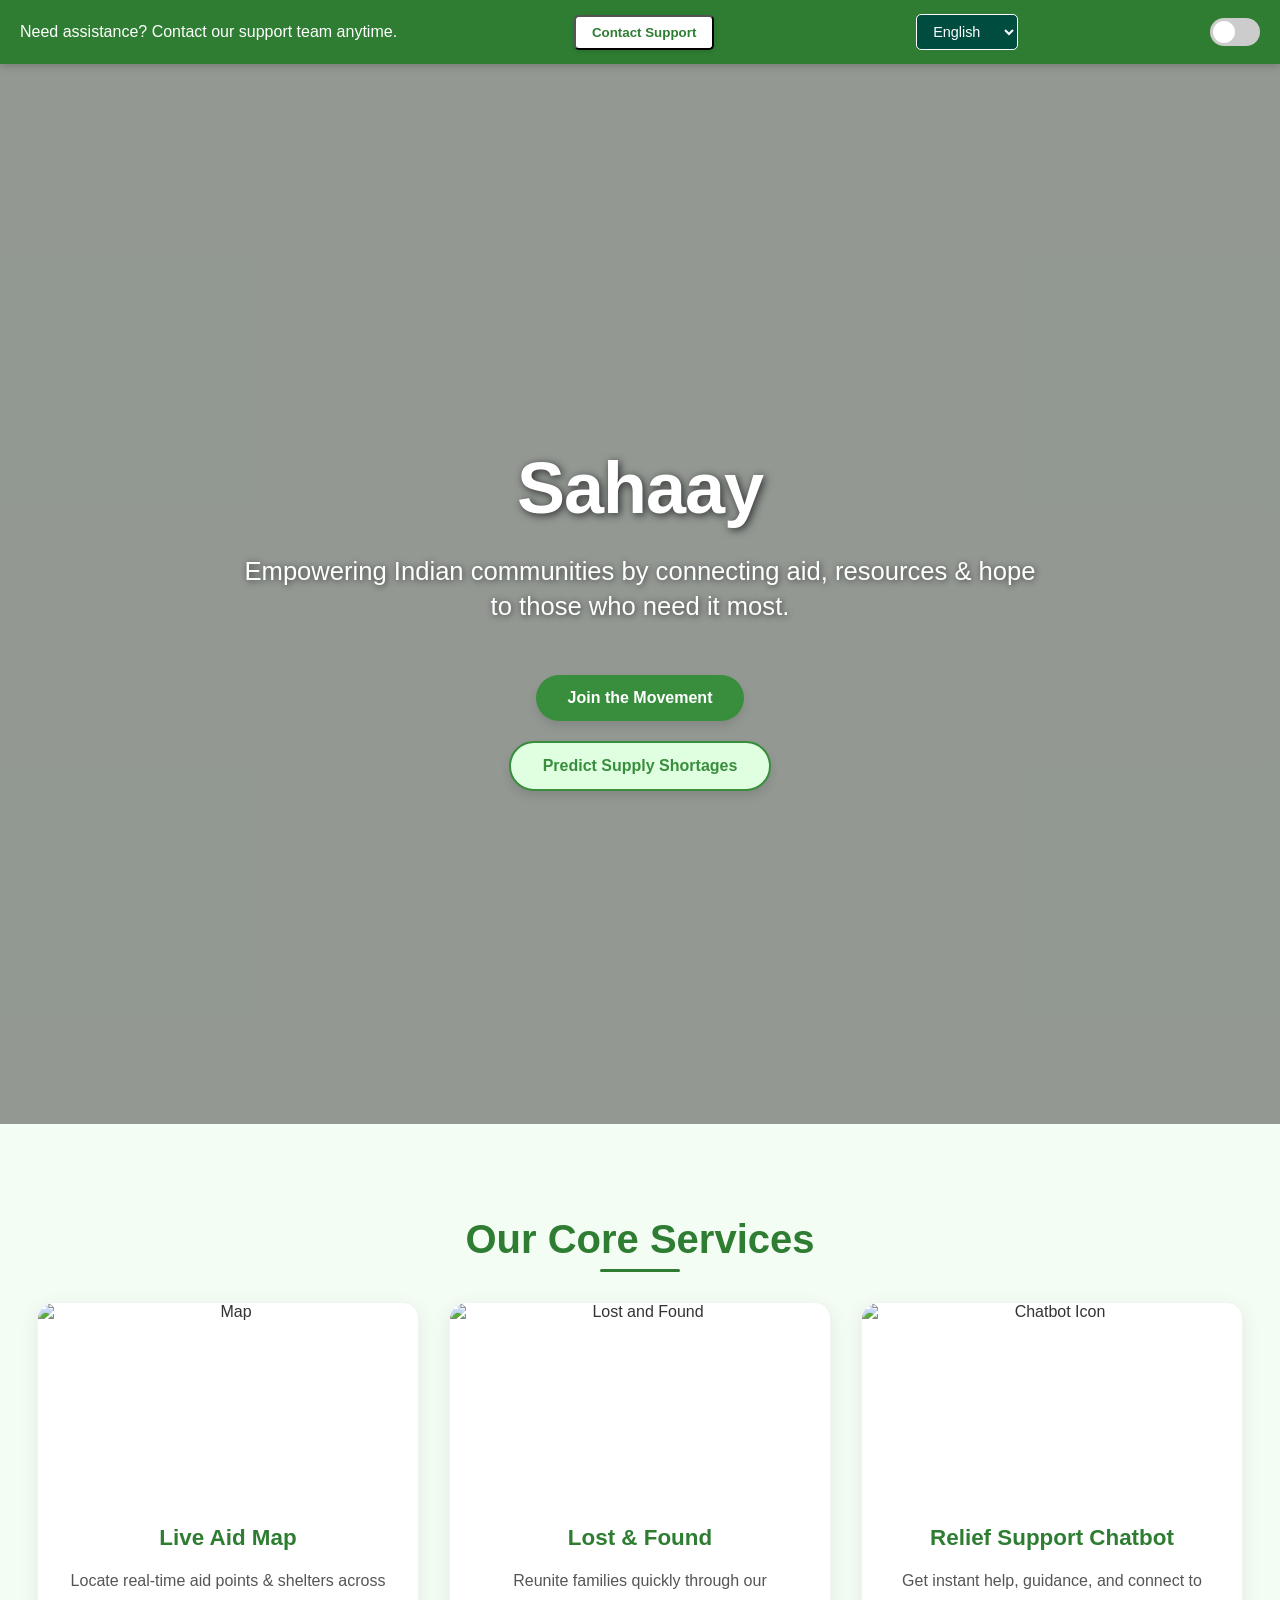
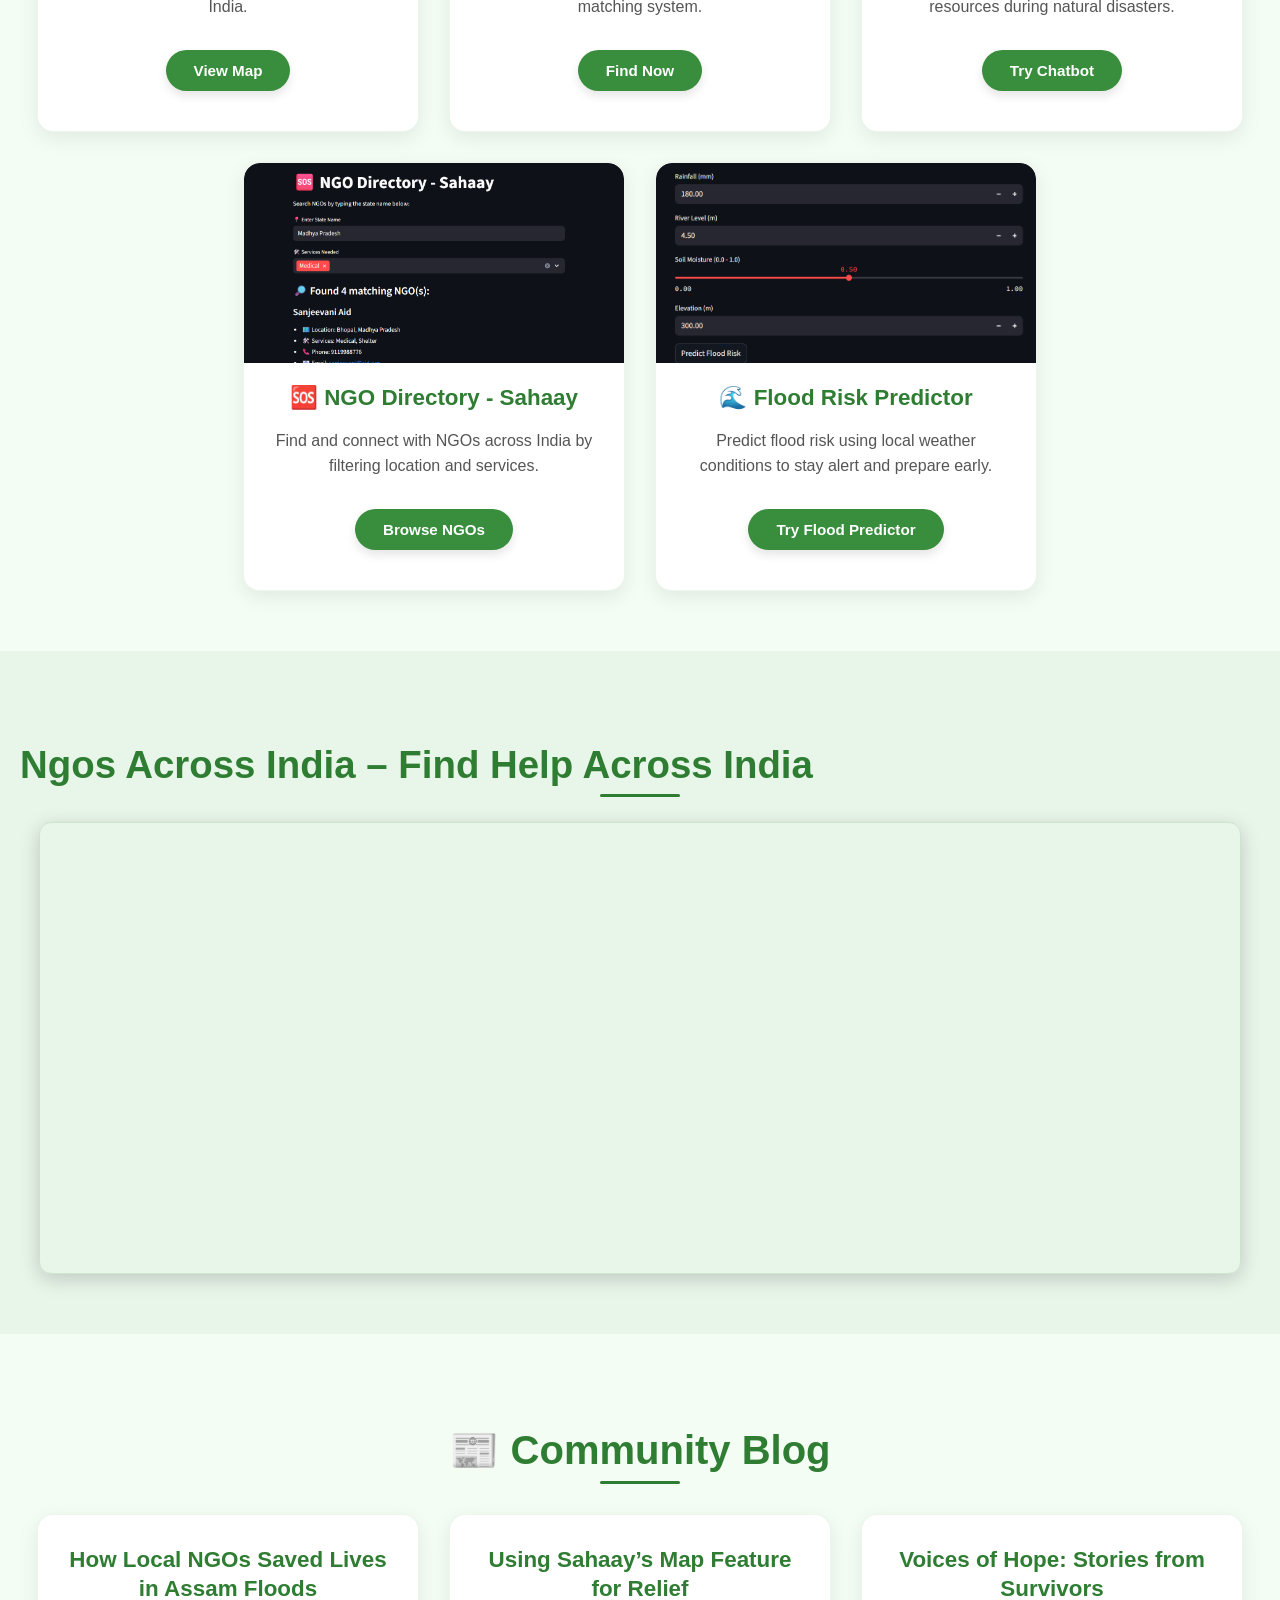
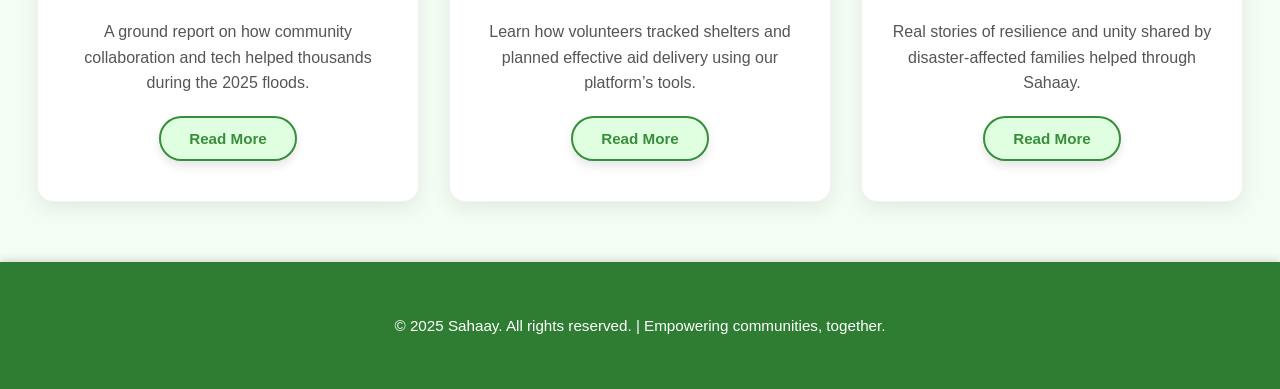
==== index.html @ 6f0e2c7a "Update index.html Signed-off-by: sweta123761 <sweta.23bce11754@vitbhopal.ac.in>" ====
<!DOCTYPE html>
<html lang="en">
<head>
  <meta charset="UTF-8" />
  <meta name="viewport" content="width=device-width, initial-scale=1" />
  <title id="site-title">Sahaay – Empowering Indian Communities</title>
    <style>
    /* --- Base Styles --- */
    body {
      font-family: 'Segoe UI', Tahoma, Verdana, sans-serif; /* Smoother font */
      margin: 0;
      padding: 0;
      background: #f4fdf4;
      color: #333;
      transition: background-color 0.4s ease, color 0.4s ease; /* Smooth dark mode transition */
    }

    a {
      text-decoration: none;
      color: inherit;
      transition: color 0.3s ease;
    }

    a:hover {
      color: #388e3c; /* Darker green on hover */
    }

    /* --- Help Bar --- */
    .help-bar {
      background-color: #2e7d32;
      color: white;
      padding: 14px 20px; /* More padding */
      display: flex;
      justify-content: space-between;
      align-items: center;
      box-shadow: 0 2px 8px rgba(0,0,0,0.2); /* Deeper shadow */
      position: sticky;
      top: 0;
      z-index: 1000;
      animation: slideDown 0.5s ease-out; /* Animation */
    }

    @keyframes slideDown {
      from { transform: translateY(-100%); }
      to { transform: translateY(0); }
    }

    .btn-contact {
      background-color: #fff;
      color: #2e7d32;
      padding: 8px 16px; /* Larger padding */
      border-radius: 5px;
      text-decoration: none;
      margin-right: 10px;
      font-weight: 600; /* Bolder text */
      transition: background-color 0.3s ease, transform 0.2s ease, box-shadow 0.3s ease; /* Enhanced transition */
      box-shadow: 0 2px 5px rgba(0,0,0,0.1);
    }

    .btn-contact:hover {
      background-color: #e0e0e0; /* Slightly darker white on hover */
      transform: translateY(-2px); /* Lift effect */
      box-shadow: 0 4px 8px rgba(0,0,0,0.15);
    }

    /* --- Hero Section --- */
    .hero {
      text-align: center;
      padding: 80px 20px; /* More vertical padding */
      /* Background gradient removed, video will provide background */
      color: white; /* Text color for hero */
      position: relative; /* For video and pseudo-elements */
      overflow: hidden;
      height: 100vh; /* Make hero section fill viewport height */
      display: flex;
      flex-direction: column;
      justify-content: center; /* Center content vertically */
      align-items: center; /* Center content horizontally */
    }

    /* Video Background Styles */
    .video-background {
      position: absolute;
      top: 0;
      left: 0;
      width: 100%;
      height: 100%;
      overflow: hidden;
      z-index: -1; /* Puts the video behind other content */
    }

    .video-background video {
      min-width: 100%;
      min-height: 100%;
      width: auto;
      height: auto;
      position: absolute;
      top: 50%;
      left: 50%;
      transform: translate(-50%, -50%);
      object-fit: cover; /* Ensures the video covers the entire container */
    }

    .video-overlay { /* Optional: Adds a dark overlay for better text readability */
      position: absolute;
      top: 0;
      left: 0;
      width: 100%;
      height: 100%;
      background: rgba(0, 0, 0, 0.4); /* Dark translucent overlay */
      z-index: 0; /* Above video, below text */
    }

    /* NEW: Styles for dynamically created circles */
    .hero .circle {
      position: absolute;
      background: rgba(255, 255, 255, 0.1); /* Lighter, more subtle circles */
      border-radius: 50%;
      pointer-events: none; /* Allows clicks to pass through to elements below */
      z-index: 1; /* Above video and overlay, below text */
      animation-iteration-count: infinite;
      animation-timing-function: linear;
    }

    /* Specific keyframes for different circle movements (can be more varied) */
    @keyframes moveCircleA {
        0% { transform: translate(0, 0); opacity: 0.8; }
        25% { transform: translate(15vw, 20vh); opacity: 0.6; }
        50% { transform: translate(30vw, 5vh); opacity: 0.8; }
        75% { transform: translate(10vw, -15vh); opacity: 0.6; }
        100% { transform: translate(0, 0); opacity: 0.8; }
    }

    @keyframes moveCircleB {
        0% { transform: translate(0, 0); opacity: 0.7; }
        25% { transform: translate(-10vw, 10vh); opacity: 0.5; }
        50% { transform: translate(-20vw, -10vh); opacity: 0.7; }
        75% { transform: translate(-5vw, -20vh); opacity: 0.5; }
        100% { transform: translate(0, 0); opacity: 0.7; }
    }

    @keyframes moveCircleC {
        0% { transform: translate(0, 0); opacity: 0.6; }
        25% { transform: translate(5vw, -15vh); opacity: 0.4; }
        50% { transform: translate(10vw, 10vh); opacity: 0.6; }
        75% { transform: translate(-5vw, 15vh); opacity: 0.4; }
        100% { transform: translate(0, 0); opacity: 0.6; }
    }
    /* Add more keyframes (D, E, F, etc.) for more movement variety if desired */


      .hero h1 {
      font-size: 4.5rem; /* INCREASED: Significantly larger heading */
      margin-bottom: 25px; /* Slightly more space below heading */
      animation: fadeIn 1s ease-out;
      position: relative;
      z-index: 2;
      text-shadow: 2px 2px 8px rgba(0, 0, 0, 0.7); /* ADDED: Text shadow for better visibility */
      letter-spacing: -1px; /* Optional: Slight negative letter spacing for tighter look */
    }

    .hero p {
      font-size: 1.6rem; /* INCREASED: Larger paragraph */
      max-width: 800px; /* Slightly wider max-width for longer lines */
      margin: 0 auto 40px; /* More space below paragraph */
      animation: fadeIn 1.2s ease-out;
      position: relative;
      z-index: 2;
      text-shadow: 1px 1px 6px rgba(0, 0, 0, 0.6); /* ADDED: Text shadow for better visibility */
      line-height: 1.4; /* IMPROVED: Better line spacing for readability */
      font-weight: 500; /* Slightly bolder for more presence */
    }

    @keyframes fadeIn {
      from { opacity: 0; transform: translateY(20px); }
      to { opacity: 1; transform: translateY(0); }
    }

    .hero-btn {
      margin: 10px;
      padding: 14px 32px; /* More padding */
      border: none;
      border-radius: 40px; /* Pill shape */
      text-decoration: none;
      font-size: 1rem; /* Consistent font size */
      font-weight: 700; /* Bolder text */
      display: inline-block; /* For proper padding and margin */
      transition: transform 0.3s ease, box-shadow 0.3s ease; /* Enhanced transition */
      box-shadow: 0 5px 10px rgba(0,0,0,0.1);
      position: relative; z-index: 2; /* Bring buttons above circles and overlay */
    }

    .hero-btn:hover {
      transform: translateY(-5px); /* Lift effect */
      box-shadow: 0 8px 16px rgba(0,0,0,0.2);
    }

    .primary {
      background-color: #388e3c;
      color: white;
    }

    .primary:hover {
      background-color: #2e7d32; /* Darker green on hover */
    }

    /* UPDATED .outline button styles */
    .outline {
      background: #e0ffe0; /* Light green background */
      border: 2px solid #388e3c; /* Green border */
      color: #388e3c; /* Green text */
    }

    .outline:hover {
      background: #388e3c; /* Darker green background on hover */
      color: white; /* White text on hover */
    }

    /* --- Feature & Section Base Styles --- */
    .features, .section {
      padding: 60px 20px; /* More vertical padding */
      text-align: center; /* Center content */
    }

    .features h2, .section h2 {
      font-size: 2.5rem; /* Larger heading */
      margin-bottom: 40px;
      color: #2e7d32;
      position: relative; /* For underline */
    }

    .features h2::after, .section h2::after { /* Underline effect */
      content: "";
      position: absolute;
      bottom: -10px;
      left: 50%;
      transform: translateX(-50%);
      width: 80px;
      height: 3px;
      background-color: #2e7d32;
      border-radius: 2px;
    }

    .grid {
      display: flex;
      flex-wrap: wrap;
      gap: 30px; /* Keep gap */
      justify-content: center;
      margin-top: 20px;
    }

    /* IMPROVED CARD STYLING */
    .card {
      background: white;
      padding: 30px; /* Increased padding for more breathing room */
      border-radius: 16px; /* More rounded corners for a softer look */
      box-shadow: 0 6px 20px rgba(0,0,0,0.08); /* Softer, slightly larger shadow */
      width: 320px; /* Slightly wider cards for better content display */
      text-align: center;
      transition: transform 0.3s ease, box-shadow 0.3s ease, background-color 0.3s ease; /* Added background-color to transition */
      border: 1px solid rgba(46, 125, 50, 0.08); /* More subtle border */
      overflow: hidden; /* Important for thumbnail border-radius to apply properly */
      position: relative; /* For potential future elements or improved layering */
    }

    .card:hover {
      transform: translateY(-10px) scale(1.02); /* More pronounced lift and slight zoom */
      box-shadow: 0 12px 30px rgba(0,0,0,0.15); /* More prominent shadow on hover */
      /* background-color: #f7fff7; /* Optional: Very subtle background change on hover */
    }

    .thumb {
      width: calc(100% + 60px); /* Extend beyond padding for a full-bleed image effect */
      margin: -30px -30px 20px -30px; /* Adjust margin to pull image to edges, add space below */
      height: 200px; /* Taller images for better visual impact */
      object-fit: cover;
      border-radius: 16px 16px 0 0; /* Match card radius on top, sharp bottom for content flow */
      display: block; /* Remove any inline-block spacing issues */
      transition: transform 0.4s ease, filter 0.3s ease; /* Enhanced image transition */
    }

    .card:hover .thumb {
      transform: scale(1.05); /* More pronounced zoom in image on hover */
      filter: brightness(1.05); /* Slightly brighten image on hover */
    }

    .card h3 {
      font-size: 1.4rem; /* Slightly larger card title */
      color: #2e7d32;
      margin-top: 0; /* Adjusted due to new .thumb margin */
      margin-bottom: 12px; /* A little more space below title */
      line-height: 1.3; /* Better readability for longer titles */
    }

    .card p {
      font-size: 1rem; /* Slightly larger paragraph text for readability */
      color: #555;
      margin-bottom: 20px; /* More space before the button */
      line-height: 1.6; /* Improved line spacing for readability */
    }

    /* Adjust the .hero-btn for inside cards if they are using this class */
    .card .hero-btn {
        margin-top: auto; /* Push button to the bottom if card is flex-column */
        display: inline-flex; /* Use flex for centering content within button if needed */
        align-items: center;
        justify-content: center;
        padding: 12px 28px; /* Slightly adjusted padding for card buttons */
        font-size: 0.95rem; /* Slightly smaller for card context */
    }

    /* --- Map Section --- */
    .map-section { /* Added for consistency with your CSS */
        padding: 60px 20px;
        background-color: #e8f5e9; /* Light green background */
    }

    .map-section h2 {
        font-size: 2.4rem;
        color: #2e7d32;
        margin-bottom: 35px;
        position: relative;
    }

    .map-section h2::after {
        content: "";
        position: absolute;
        bottom: -10px;
        left: 50%;
        transform: translateX(-50%);
        width: 80px;
        height: 3px;
        background-color: #2e7d32;
        border-radius: 2px;
    }

    .map-wrap {
      max-width: 1200px; /* Constrain map width */
      margin: 0 auto;
      width: 100%;
      height: 450px; /* Taller map */
      border-radius: 12px;
      overflow: hidden;
      box-shadow: 0 5px 20px rgba(0,0,0,0.18); /* Deeper shadow */
      border: 1px solid rgba(46, 125, 50, 0.15); /* Subtle border */
    }
    .map-wrap iframe {
        width: 100%;
        height: 100%;
        border: 0;
    }

    /* --- Music Box --- */
    /* This section appears unused in the provided HTML, but styles are kept */
    .music-box {
      background-color: #e8f5e9;
      padding: 30px; /* More padding */
      text-align: center;
      border-radius: 12px;
      box-shadow: 0 2px 10px rgba(0,0,0,0.1); /* Softer shadow */
      margin-top: 40px; /* Space from previous section */
    }
    .music-box h3 {
        color: #2e7d32;
        margin-bottom: 15px;
    }
    .music-box p {
        font-size: 1rem;
        color: #444;
        margin-bottom: 25px;
    }

    /* --- Footer --- */
    footer {
      text-align: center;
      padding: 40px 20px; /* More padding */
      background: #2e7d32;
      color: white;
      font-size: 0.95rem; /* Slightly larger text */
      box-shadow: 0 -2px 8px rgba(0,0,0,0.15); /* Shadow for footer */
    }

    /* --- Modal Styles --- */
    .modal {
      display: none;
      position: fixed;
      z-index: 999;
      left: 0;
      top: 0;
      width: 100%;
      height: 100%;
      overflow: auto;
      background-color: rgba(0,0,0,0.6);
      backdrop-filter: blur(5px); /* Blurred background */
      animation: fadeInModal 0.3s ease-out;
    }

    @keyframes fadeInModal {
      from { opacity: 0; }
      to { opacity: 1; }
    }

    .modal-content {
      background-color: #fff;
      margin: 8% auto; /* Adjust margin for better vertical centering */
      padding: 40px; /* More padding */
      border-radius: 10px;
      width: 80%;
      max-width: 600px;
      position: relative;
      box-shadow: 0 8px 30px rgba(0,0,0,0.35); /* Deeper shadow */
      animation: slideInModal 0.4s ease-out;
    }

    @keyframes slideInModal {
      from { transform: translateY(-50px); opacity: 0; }
      to { transform: translateY(0); opacity: 1; }
    }

    .close {
      color: #aaa;
      position: absolute;
      top: 15px;
      right: 20px;
      font-size: 32px; /* Larger close button */
      font-weight: bold;
      cursor: pointer;
      transition: color 0.3s ease, transform 0.2s ease;
    }

    .close:hover {
      color: #000;
      transform: rotate(90deg); /* Rotate on hover */
    }

    /* --- Theme Toggle --- */
    .theme-toggle {
      position: relative;
      display: inline-block;
      width: 50px;
      height: 28px; /* Slightly taller */
      margin-left: 15px;
      vertical-align: middle; /* Align with text */
    }

    .theme-toggle input {
      opacity: 0;
      width: 0;
      height: 0;
    }

    .slider {
      position: absolute;
      cursor: pointer;
      background-color: #ccc;
      border-radius: 28px; /* Match height for perfect capsule */
      top: 0;
      left: 0;
      right: 0;
      bottom: 0;
      transition: 0.4s;
    }

    .slider::before {
      position: absolute;
      content: "";
      height: 22px; /* Slightly larger circle */
      width: 22px;
      border-radius: 50%;
      background-color: white;
      bottom: 3px; /* Adjust positioning */
      left: 3px; /* Adjust positioning */
      transition: 0.4s;
    }

    input:checked + .slider {
      background-color: #66bb6a;
    }

    input:checked + .slider::before {
      transform: translateX(22px); /* Adjust for larger circle */
    }

    /* --- Dark Mode Styles --- */
    body.dark {
      background-color: #1a1a1a; /* Darker background */
      color: #e0e0e0;
    }

    body.dark .help-bar {
      background-color: #1b5e20;
      color: #e0e0e0;
      box-shadow: 0 2px 8px rgba(255,255,255,0.05);
    }

    body.dark .btn-contact {
      background-color: #4caf50; /* Brighter green in dark mode */
      color: black;
    }
    body.dark .btn-contact:hover {
        background-color: #66bb6a;
    }

    
    body.dark .video-overlay { /* Darker overlay in dark mode */
        background: rgba(0, 0, 0, 0.6);
    }
    body.dark .hero .circle { /* Dark mode circles */
        background: rgba(255, 255, 255, 0.03); /* More subtle in dark mode */
    }


    /* IMPROVED DARK MODE STYLES FOR CARDS */
    body.dark .card {
      background-color: #2b2b2b;
      color: #e0e0e0;
      box-shadow: 0 4px 15px rgba(255,255,255,0.05); /* Softer dark mode shadow */
      border: 1px solid rgba(255,255,255,0.05); /* More subtle dark mode border */
    }
    body.dark .card:hover {
        transform: translateY(-10px) scale(1.02); /* Consistent lift and zoom */
        box-shadow: 0 10px 25px rgba(255,255,255,0.1); /* More prominent shadow on hover */
        /* background-color: #333333; /* Optional: Subtle background change in dark mode */
    }
    body.dark .card h3 {
        color: #81c784; /* Brighter green heading in dark mode for more pop */
    }
    body.dark .card p {
        color: #ccc; /* Lighter text for better contrast */
    }
    body.dark .card .hero-btn.outline {
        background-color: #383838; /* Darker background for outline button in dark card */
        border-color: #81c784; /* Brighter green border */
        color: #81c784; /* Brighter green text */
    }
    body.dark .card .hero-btn.outline:hover {
        background-color: #81c784; /* Brighter green background on hover */
        color: black;
    }


    body.dark .music-box {
      background-color: #2b2b2b;
      box-shadow: 0 2px 10px rgba(255,255,255,0.05);
    }
    body.dark .music-box h3 {
        color: #66bb6a;
    }
    body.dark .music-box p {
        color: #bbb;
    }

    body.dark footer {
      background-color: #1b5e20;
      color: #e0e0e0;
    }

    body.dark .hero-btn.primary {
      background-color: #66bb6a;
      color: black;
    }

    /* UPDATED DARK MODE .outline button styles */
    body.dark .hero-btn.outline {
      background-color: #333; /* Darker background for dark mode */
      border-color: #66bb6a; /* Keep brighter green border */
      color: #66bb6a; /* Keep brighter green text */
    }
    body.dark .hero-btn.outline:hover {
        background-color: #66bb6a;
        color: black;
    }

    /* DARK MODE STYLES FOR MODALS */
    body.dark .modal-content {
      background-color: #2b2b2b;
      color: #e0e0e0;
      box-shadow: 0 5px 15px rgba(255, 255, 255, 0.1);
    }

    body.dark .close {
      color: #bbb;
    }

    body.dark .close:hover {
      color: white;
    }
    body.dark #searchInput {
      background-color: #2b2b2b;
      color: #e0e0e0;
      border: 1px solid #444;
    }

    body.dark .features h2, body.dark .section h2, body.dark .map-section h2 {
        color: #66bb6a; /* Brighter heading in dark mode */
    }
    body.dark .features h2::after, body.dark .section h2::after, body.dark .map-section h2::after {
        background-color: #66bb6a; /* Brighter underline in dark mode */
    }
    body.dark .map-section {
        background-color: #222; /* Darker background for map section */
    }
    body.dark .map-wrap {
        box-shadow: 0 5px 20px rgba(255,255,255,0.1);
        border: 1px solid rgba(255,255,255,0.1);
    }

    /* --- Responsive Adjustments --- */
    @media (max-width: 768px) {
        .help-bar {
            padding: 10px 15px;
        }
        .hero {
            padding: 60px 15px;
            height: auto; /* Allow hero height to adjust on smaller screens */
            min-height: 50vh; /* Minimum height for hero on mobile */
        }
        .hero h1 {
            font-size: 2.2rem;
        }
        .hero p {
            font-size: 1rem;
        }
        .hero-btn {
            padding: 12px 25px;
        }
        .features, .section {
            padding: 40px 15px;
        }
        .features h2, .section h2, .map-section h2 {
            font-size: 2rem;
            margin-bottom: 30px;
        }
        .grid {
            gap: 20px;
        }
        /* UPDATED RESPONSIVE ADJUSTMENTS FOR CARDS */
        .card {
            width: 100%; /* Make cards full width on smaller screens */
            max-width: 380px; /* Keep a max-width for very narrow screens */
            padding: 25px; /* Slightly less padding */
        }
        .thumb {
            width: calc(100% + 50px); /* Adjust for new padding */
            margin: -25px -25px 15px -25px; /* Adjust for new padding */
            height: 180px;
            border-radius: 16px 16px 0 0;
        }
        .card h3 {
            font-size: 1.3rem;
        }
        .card p {
            font-size: 0.95rem;
            margin-bottom: 15px;
        }
        .map-wrap {
            height: 300px; /* Shorter map on small screens */
        }
        .modal-content {
            width: 90%;
            margin: 5% auto;
            padding: 25px;
        }
        .close {
            font-size: 28px;
        }
        /* .hero::before, .hero::after { /* Hide animated circles on small screens */
            /* display: none; */
        /* } */
        .hero .circle { /* Hide animated circles on small screens */
            display: none;
        }

        /* Hide background video on very small screens to save data/performance */
        .video-background {
            display: none;
        }
        .hero { /* Add a fallback background for mobile when video is hidden */
            background: linear-gradient(135deg, #388e3c, #66bb6a);
        }
        body.dark .hero {
            background: linear-gradient(135deg, #1b5e20, #388e3c);
        }
    }

    /* Styling for the language selector */
    #language-selector {
        padding: 8px 12px;
        margin-left: 15px;
        border-radius: 5px;
        border: 1px solid #fff;
        background-color: #004d40; /* Match button style */
        color: white;
        font-size: 0.9rem;
        cursor: pointer;
        outline: none;
        transition: background-color 0.3s ease, border-color 0.3s ease, color 0.3s ease;
    }

    body.dark #language-selector {
        background-color: #4caf50; /* Brighter green for selector in dark mode */
        border-color: #66bb6a;
        color: black;
    }
</style>
  <link rel="stylesheet" href="https://unpkg.com/leaflet/dist/leaflet.css" />
</head>
<body>
  <header class="help-bar">
    <span id="help-text">Need assistance? Contact our support team anytime.</span>
    <button class="btn-contact" onclick="openModal('supportModal')">Contact Support</button>

    <select id="language-selector">
      <option value="en">English</option>
      <option value="hi">हिन्दी</option>
      <option value="ta">தமிழ்</option>
      <option value="kn">ಕನ್ನಡ</option>
      <option value="gu">ગુજરાતી</option>
    </select>
    <label class="theme-toggle">
      <input type="checkbox" id="themeSwitch" onchange="toggleTheme()" />
      <span class="slider"></span>
    </label>

  </header>

  <section class="hero">
    <div class="video-background">
      <video autoplay loop muted playsinline poster="image_fa1bd3.jpg">
        <source src="sahaay.mp4" type="video/mp4">
        Your browser does not support the video tag.
      </video>
      <div class="video-overlay"></div>
    </div>
    <h1 id="hero-title">Sahaay</h1>
    <p id="hero-desc">Empowering Indian communities by connecting aid, resources & hope to those who need it most.</p>
    <a href="https://www.instagram.com/sahaay109?igsh=MW1hZG8xdmozd2Qwcg==" class="hero-btn primary" id="join-btn">Join the Movement</a>
    <a href="https://ngosupplypredictor-e4fybd8dzf2xuurqswnytd.streamlit.app/" class="hero-btn outline" id="predict-btn">Predict Supply Shortages</a>
  </section>

  <section class="features" id="get-started">
    <h2 id="core-services-title">Our Core Services</h2>
    <div class="grid">
      <div class="card">
        <img src="" alt="Map" class="thumb" />
        <h3 id="Screenshot 2025-07-12 124221.png">Live Aid Map</h3>
        <p id="service-map-desc">Locate real-time aid points & shelters across India.</p>
        <a href="https://sweta123761.github.io/3d_map/" class="hero-btn primary" id="view-map-btn" style="margin-top: 10px;">View Map</a>
      </div>
      <div class="card">
        <img src="https://foreignpolicy.com/wp-content/uploads/2024/01/gaza-women-israel-war-GettyImages-1767524936.jpg?w=800?quality=90" alt="Lost and Found" class="thumb" />
        <h3 id="service-lost-title">Lost & Found</h3>
        <p id="service-lost-desc">Reunite families quickly through our matching system.</p>
        <a href="https://lost-and-found-7-ib89.onrender.com" class="hero-btn primary" id="lost-found-btn" style="margin-top: 10px;">Find Now</a>
      </div>
        <div class="card">
        <img src="https://cdn-icons-png.flaticon.com/512/4712/4712109.png" alt="Chatbot Icon" class="thumb" />
        <h3 id="service-chatbot-title">Relief Support Chatbot</h3>
        <p id="service-chatbot-desc">Get instant help, guidance, and connect to resources during natural disasters.</p>
        <a href="https://sweta123761-calamity-chatbot-app-rvbw6v.streamlit.app/" class="hero-btn primary" id="chatbot-btn" style="margin-top: 10px;">Try Chatbot</a>
      </div>
        <div class="card">
        <img src="Screenshot 2025-07-08 122105.png" alt="NGO Icon" class="thumb" /> <h3 id="service-ngo-directory-title">🆘 NGO Directory - Sahaay</h3>
        <p id="service-ngo-directory-desc">Find and connect with NGOs across India by filtering location and services.</p>
        <a href="https://sweta123761-ngo-directory-app-sqttod.streamlit.app/" class="hero-btn primary" id="browse-ngos-btn" style="margin-top: 10px;">Browse NGOs</a>
      </div>
        <div class="card">
        <img src="Screenshot 2025-07-08 122812.png" alt="Flood Icon" class="thumb" /> <h3 id="service-flood-title">🌊 Flood Risk Predictor</h3>
        <p id="service-flood-desc">Predict flood risk using local weather conditions to stay alert and prepare early.</p>
        <a href="https://sweta123761-flood-predictor-app-1v0jpi.streamlit.app/" class="hero-btn primary" id="try-flood-predictor-btn" style="margin-top: 10px;">Try Flood Predictor</a>
</div>

    </div>
  </section>

  <section class="map-section">
    <h2 id="map-section-title">Ngos Across India – Find Help Across India</h2>
    <div class="map-wrap" id="map"></div>
  </section>

<section class="section" id="blog">
  <h2 id="community-blog-title" style="text-align: center; color: #2e7d32;">📰 Community Blog</h2>
  <div class="grid">
    <div class="card">
      <h3 id="blog-assam-title">How Local NGOs Saved Lives in Assam Floods</h3>
      <p id="blog-assam-desc">A ground report on how community collaboration and tech helped thousands during the 2025 floods.</p>
      <button class="hero-btn outline" id="blog-assam-btn" onclick="openModal('modal1')">Read More</button>
    </div>
    <div class="card">
      <h3 id="blog-map-title">Using Sahaay’s Map Feature for Relief</h3>
      <p id="blog-map-desc">Learn how volunteers tracked shelters and planned effective aid delivery using our platform’s tools.</p>
      <button class="hero-btn outline" id="blog-map-btn" onclick="openModal('modal2')">Read More</button>
    </div>
    <div class="card">
      <h3 id="blog-stories-title">Voices of Hope: Stories from Survivors</h3>
      <p id="blog-stories-desc">Real stories of resilience and unity shared by disaster-affected families helped through Sahaay.</p>
      <button class="hero-btn outline" id="blog-stories-btn" onclick="openModal('modal3')">Read More</button>
    </div>
  </div>
</section>

<div id="modal1" class="modal">
  <div class="modal-content">
    <span class="close" onclick="closeModal('modal1')">&times;</span>
    <h2 id="modal1-title">How Local NGOs Saved Lives in Assam Floods</h2>
    <p id="modal1-content">
      In July 2025, massive floods struck Assam, affecting thousands. Local NGOs stepped in when access to remote
      villages was blocked. With the help of Sahaay's real-time map, volunteers coordinated relief across affected districts,
      dropping supplies by boat and drone. Stories of rescue, like the one in Barpeta where volunteers carried elders
      across waist-high water, remind us of the importance of quick action and technology-driven support systems.
    </p>
  </div>
</div>

<div id="modal2" class="modal">
  <div class="modal-content">
    <span class="close" onclick="closeModal('modal2')">&times;</span>
    <h2 id="modal2-title">Using Sahaay’s Map Feature for Relief</h2>
    <p id="modal2-content">
      Sahaay’s interactive Live Aid Map enabled disaster teams to view shelters, aid points, and flooded zones in real time.
      During the Bihar monsoon season, volunteers could pinpoint isolated communities and send tailored support,
      reducing redundancy and speeding up help delivery. This feature has become a critical tool for NGO coordination
      and rapid-response planning across India.
    </p>
  </div>
</div>

<div id="modal3" class="modal">
  <div class="modal-content">
    <span class="close" onclick="closeModal('modal3')">&times;</span>
    <h2 id="modal3-title">Voices of Hope: Stories from Survivors</h2>
    <p id="modal3-content">
      “Thanks to Sahaay, my family got food and medicine within a day of the landslide,” says Reema, a mother of two
      in Himachal. Many such testimonials show how the platform connected isolated families to NGOs nearby.
      Real-time chatbot assistance helped people navigate help services, and the NGO directory allowed survivors to find
      help even without knowing local organizations. Sahaay became their digital friend in a time of need.
    </p>
  </div>
</div>

<div id="supportModal" class="modal">
  <div class="modal-content">
    <span class="close" onclick="closeModal('supportModal')">&times;</span>
    <h2 id="support-modal-title">📞 Emergency Helpline Numbers & NGOs (India)</h2>
    <input
      type="text"
      id="searchInput"
      placeholder="Search by state or UT name"
      onkeyup="filterSupportList()"
      style="width: 100%; padding: 10px; margin-bottom: 15px; border-radius: 6px; border: 1px solid #ccc;"
    />

    <p><strong id="national-emergency-label">National Emergency Number:</strong> <span id="national-emergency-number">112</span></p>
    <p><strong id="ndma-label">NDMA (National Disaster Management Authority):</strong> <span id="ndma-number">1078</span></p>
    <hr />
    <h3 id="state-wise-helplines-title">🌐 State-wise Helplines & Disaster NGOs</h3>
    <ul id="supportList">
      <li><strong id="ap-state">Andhra Pradesh:</strong> <span id="ap-helpline">0866-2410978</span> | <em id="ap-ngo">Red Cross AP</em></li>
      <li><strong id="ar-state">Arunachal Pradesh:</strong> <span id="ar-helpline">1077</span> | <em id="ar-ngo">Relief India Trust</em></li>
      <li><strong id="as-state">Assam:</strong> <span id="as-helpline">1070</span> | <em id="as-ngo">Rapid Response Assam</em></li>
      <li><strong id="br-state">Bihar:</strong> <span id="br-helpline">0612-2217305</span> | <em id="br-ngo">Save the Children India</em></li>
      <li><strong id="ch-state">Chhattisgarh:</strong> <span id="ch-helpline">0771-2223471</span> | <em id="ch-ngo">SEEDS Raipur</em></li>
      <li><strong id="ga-state">Goa:</strong> <span id="ga-helpline">1077</span> | <em id="ga-ngo">Konkan Relief Network</em></li>
      <li><strong id="gj-state">Gujarat:</strong> <span id="gj-helpline">1077</span> | <em id="gj-ngo">Relief Riders Gujarat</em></li>
      <li><strong id="hr-state">Haryana:</strong> <span id="hr-helpline">1075</span> | <em id="hr-ngo">HelpAge India Gurugram</em></li>
      <li><strong id="hp-state">Himachal Pradesh:</strong> <span id="hp-helpline">1077</span> | <em id="hp-ngo">CARE India Shimla</em></li>
      <li><strong id="jh-state">Jharkhand:</strong> <span id="jh-helpline">0651-2400218</span> | <em id="jh-ngo">Smile Foundation Ranchi</em></li>
      <li><strong id="ka-state">Karnataka:</strong> <span id="ka-helpline">1077</span> | <em id="ka-ngo">Goonj Bengaluru</em></li>
      <li><strong id="kl-state">Kerala:</strong> <span id="kl-helpline">1077</span> | <em id="kl-ngo">SEEDS India Kochi</em></li>
      <li><strong id="mp-state">Madhya Pradesh:</strong> <span id="mp-helpline">0755-2555378</span> | <em id="mp-ngo">ActionAid MP</em></li>
      <li><strong id="mh-state">Maharashtra:</strong> <span id="mh-helpline">022-22027990</span> | <em id="mh-ngo">World Vision Mumbai</em></li>
      <li><strong id="mn-state">Manipur:</strong> <span id="mn-helpline">1077</span> | <em id="mn-ngo">United Voluntary Youth Council</em></li>
      <li><strong id="ml-state">Meghalaya:</strong> <span id="ml-helpline">1077</span> | <em id="ml-ngo">NEEDS Meghalaya</em></li>
      <li><strong id="mz-state">Mizoram:</strong> <span id="mz-helpline">1077</span> | <em id="mz-ngo">Young Mizo Association</em></li>
      <li><strong id="nl-state">Nagaland:</strong> <span id="nl-helpline">1070</span> | <em id="nl-ngo">Nagaland Disaster Management</em></li>
      <li><strong id="od-state">Odisha:</strong> <span id="od-helpline">1070</span> | <em id="od-ngo">Odisha State Disaster Management Authority</em></li>
      <li><strong id="pb-state">Punjab:</strong> <span id="pb-helpline">1070</span> | <em id="pb-ngo">Khalsa Aid Punjab</em></li>
      <li><strong id="rj-state">Rajasthan:</strong> <span id="rj-helpline">1070</span> | <em id="rj-ngo">Gramin Vikas Vigyan Samiti (GRAVIS)</em></li>
      <li><strong id="sk-state">Sikkim:</strong> <span id="sk-helpline">1070</span> | <em id="sk-ngo">Sikkim Red Cross</em></li>
      <li><strong id="tn-state">Tamil Nadu:</strong> <span id="tn-helpline">1070</span> | <em id="tn-ngo">Hand in Hand India</em></li>
      <li><strong id="ts-state">Telangana:</strong> <span id="ts-helpline">1070</span> | <em id="ts-ngo">Bhumi Hyderabad</em></li>
      <li><strong id="tr-state">Tripura:</strong> <span id="tr-helpline">1070</span> | <em id="tr-ngo">Tripura Disaster Management</em></li>
      <li><strong id="up-state">Uttar Pradesh:</strong> <span id="up-helpline">1070</span> | <em id="up-ngo">Goonj Lucknow</em></li>
      <li><strong id="uk-state">Uttarakhand:</strong> <span id="uk-helpline">1070</span> | <em id="uk-ngo">Himalayan Institute Hospital Trust</em></li>
      <li><strong id="wb-state">West Bengal:</strong> <span id="wb-helpline">1070</span> | <em id="wb-ngo">CINI (Child in Need Institute)</em></li>
      <li><strong id="an-ut">Andaman & Nicobar:</strong> <span id="an-helpline">1070</span> | <em id="an-ngo">A&N Disaster Management</em></li>
      <li><strong id="chd-ut">Chandigarh:</strong> <span id="chd-helpline">1070</span> | <em id="chd-ngo">Chandigarh Red Cross</em></li>
      <li><strong id="dnh-ut">Dadra & Nagar Haveli and Daman & Diu:</strong> <span id="dnh-helpline">1070</span> | <em id="dnh-ngo">Local Administration</em></li>
      <li><strong id="dl-ut">Delhi:</strong> <span id="dl-helpline">1070</span> | <em id="dl-ngo">Delhi Disaster Management Authority</em></li>
      <li><strong id="jk-ut">Jammu & Kashmir:</strong> <span id="jk-helpline">1070</span> | <em id="jk-ngo">J&K Voluntary Health Association</em></li>
      <li><strong id="ld-ut">Lakshadweep:</strong> <span id="ld-helpline">1070</span> | <em id="ld-ngo">Lakshadweep Disaster Management</em></li>
      <li><strong id="py-ut">Puducherry:</strong> <span id="py-helpline">1070</span> | <em id="py-ngo">Puducherry Disaster Management</em></li>
      <li><strong id="la-ut">Ladakh:</strong> <span id="la-helpline">1070</span> | <em id="la-ngo">Ladakh Ecological Development Group</em></li>
    </ul>
  </div>
</div>

  <footer>
    <p id="footer-text">&copy; 2025 Sahaay. All rights reserved. | Empowering communities, together.</p>
  </footer>

  <script src="https://unpkg.com/leaflet/dist/leaflet.js"></script>
  <script>
    // Theme toggle functionality
    function toggleTheme() {
      document.body.classList.toggle('dark');
      // Save theme preference to localStorage
      if (document.body.classList.contains('dark')) {
        localStorage.setItem('theme', 'dark');
      } else {
        localStorage.setItem('theme', 'light');
      }
    }

    // Apply saved theme on load
    document.addEventListener('DOMContentLoaded', () => {
      if (localStorage.getItem('theme') === 'dark') {
        document.body.classList.add('dark');
        document.getElementById('themeSwitch').checked = true;
      }

      // Initialize Leaflet Map
      const map = L.map('map').setView([20.5937, 78.9629], 5); // Centered on India

      L.tileLayer('https://{s}.tile.openstreetmap.org/{z}/{x}/{y}.png', {
        attribution: '&copy; <a href="https://www.openstreetmap.org/copyright">OpenStreetMap</a> contributors'
      }).addTo(map);

      // Example markers (you would fetch real NGO data here)
      const ngoLocations = [
        { lat: 28.6139, lon: 77.2090, name: 'Delhi Aid Foundation', description: 'Providing urgent relief.' },
        { lat: 19.0760, lon: 72.8777, name: 'Mumbai Helping Hands', description: 'Food and medical supplies.' },
        { lat: 13.0827, lon: 80.2707, name: 'Chennai Community Support', description: 'Shelter and rehabilitation.' },
        { lat: 22.5726, lon: 88.3639, name: 'Kolkata Relief Group', description: 'Flood assistance.' },
        { lat: 12.9716, lon: 77.5946, name: 'Bengaluru Cares', description: 'Medical aid.' },
        { lat: 23.0225, lon: 72.5714, name: 'Ahmedabad Sahayata', description: 'Disaster response.' },
        { lat: 26.9124, lon: 75.7873, name: 'Jaipur Jeevan', description: 'Water and sanitation.' },
        { lat: 25.5941, lon: 85.1376, name: 'Patna Pehal', description: 'Reconstruction efforts.' },
        { lat: 30.7333, lon: 76.7794, name: 'Chandigarh Aashray', description: 'Winter relief.' },
        { lat: 17.3850, lon: 78.4867, name: 'Hyderabad Madad', description: 'Orphanage support.' }
      ];

      ngoLocations.forEach(ngo => {
        L.marker([ngo.lat, ngo.lon])
          .addTo(map)
          .bindPopup(`<b>${ngo.name}</b><br>${ngo.description}`);
      });

      // Function to dynamically create circles for hero section
      function createCircles() {
          const hero = document.querySelector('.hero');
          const numberOfCircles = 10; // You can adjust this
          const animations = ['moveCircleA', 'moveCircleB', 'moveCircleC']; // Add more if you create more keyframes

          for (let i = 0; i < numberOfCircles; i++) {
              const circle = document.createElement('div');
              circle.classList.add('circle');
              const size = Math.random() * 80 + 20; // Circles between 20px and 100px
              circle.style.width = `${size}px`;
              circle.style.height = `${size}px`;
              circle.style.left = `${Math.random() * 100}vw`;
              circle.style.top = `${Math.random() * 100}vh`;
              circle.style.animation = `${animations[Math.floor(Math.random() * animations.length)]} ${Math.random() * 20 + 10}s infinite alternate`; // Random duration
              circle.style.animationDelay = `${Math.random() * 5}s`; // Stagger animation start
              hero.appendChild(circle);
          }
      }

      // Call function to create circles when the page loads
      createCircles();
    });

    // Modal functionality
    function openModal(modalId) {
      document.getElementById(modalId).style.display = 'block';
    }

    function closeModal(modalId) {
      document.getElementById(modalId).style.display = 'none';
    }

    window.onclick = function (event) {
      const modals = document.querySelectorAll('.modal');
      modals.forEach(modal => {
        if (event.target == modal) {
          modal.style.display = 'none';
        }
      });
    };

    // Support list search functionality
    function filterSupportList() {
      const input = document.getElementById('searchInput');
      const filter = input.value.toUpperCase();
      const ul = document.getElementById('supportList');
      const li = ul.getElementsByTagName('li');

      for (let i = 0; i < li.length; i++) {
        const strong = li[i].getElementsByTagName('strong')[0];
        const textValue = strong.textContent || strong.innerText;
        if (textValue.toUpperCase().indexOf(filter) > -1) {
          li[i].style.display = '';
        } else {
          li[i].style.display = 'none';
        }
      }
    }

    // Language translation data
    const translations = {
      en: {
        'site-title': 'Sahaay – Empowering Indian Communities',
        'help-text': 'Need assistance? Contact our support team anytime.',
        'hero-title': 'Sahaay',
        'hero-desc': 'Empowering Indian communities by connecting aid, resources & hope to those who need it most.',
        'join-btn': 'Join the Movement',
        'predict-btn': 'Predict Supply Shortages',
        'core-services-title': 'Our Core Services',
        'service-map-title': 'Live Aid Map',
        'service-map-desc': 'Locate real-time aid points & shelters across India.',
        'view-map-btn': 'View Map',
        'service-lost-title': 'Lost & Found',
        'service-lost-desc': 'Reunite families quickly through our matching system.',
        'lost-found-btn': 'Find Now', // New translation for the button
        'service-chatbot-title': 'Relief Support Chatbot',
        'service-chatbot-desc': 'Get instant help, guidance, and connect to resources during natural disasters.',
        'chatbot-btn': 'Try Chatbot',
        'service-ngo-directory-title': '🆘 NGO Directory - Sahaay',
        'service-ngo-directory-desc': 'Find and connect with NGOs across India by filtering location and services.',
        'browse-ngos-btn': 'Browse NGOs',
        'service-flood-title': '🌊 Flood Risk Predictor',
        'service-flood-desc': 'Predict flood risk using local weather conditions to stay alert and prepare early.',
        'try-flood-predictor-btn': 'Try Flood Predictor',
        'map-section-title': 'NGOs Across India – Find Help Across India',
        'community-blog-title': '📰 Community Blog',
        'blog-assam-title': 'How Local NGOs Saved Lives in Assam Floods',
        'blog-assam-desc': 'A ground report on how community collaboration and tech helped thousands during the 2025 floods.',
        'blog-assam-btn': 'Read More',
        'blog-map-title': 'Using Sahaay’s Map Feature for Relief',
        'blog-map-desc': 'Learn how volunteers tracked shelters and planned effective aid delivery using our platform’s tools.',
        'blog-map-btn': 'Read More',
        'blog-stories-title': 'Voices of Hope: Stories from Survivors',
        'blog-stories-desc': 'Real stories of resilience and unity shared by disaster-affected families helped through Sahaay.',
        'blog-stories-btn': 'Read More',
        'modal1-title': 'How Local NGOs Saved Lives in Assam Floods',
        'modal1-content': 'In July 2025, massive floods struck Assam, affecting thousands. Local NGOs stepped in when access to remote villages was blocked. With the help of Sahaay\'s real-time map, volunteers coordinated relief across affected districts, dropping supplies by boat and drone. Stories of rescue, like the one in Barpeta where volunteers carried elders across waist-high water, remind us of the importance of quick action and technology-driven support systems.',
        'modal2-title': 'Using Sahaay’s Map Feature for Relief',
        'modal2-content': 'Sahaay’s interactive Live Aid Map enabled disaster teams to view shelters, aid points, and flooded zones in real time. During the Bihar monsoon season, volunteers could pinpoint isolated communities and send tailored support, reducing redundancy and speeding up help delivery. This feature has become a critical tool for NGO coordination and rapid-response planning across India.',
        'modal3-title': 'Voices of Hope: Stories from Survivors',
        'modal3-content': '“Thanks to Sahaay, my family got food and medicine within a day of the landslide,” says Reema, a mother of two in Himachal. Many such testimonials show how the platform connected isolated families to NGOs nearby. Real-time chatbot assistance helped people navigate help services, and the NGO directory allowed survivors to find help even without knowing local organizations. Sahaay became their digital friend in a time of need.',
        'support-modal-title': '📞 Emergency Helpline Numbers & NGOs (India)',
        'national-emergency-label': 'National Emergency Number:',
        'national-emergency-number': '112',
        'ndma-label': 'NDMA (National Disaster Management Authority):',
        'ndma-number': '1078',
        'state-wise-helplines-title': '🌐 State-wise Helplines & Disaster NGOs',
        'ap-state': 'Andhra Pradesh:', 'ar-state': 'Arunachal Pradesh:', 'as-state': 'Assam:', 'br-state': 'Bihar:',
        'ch-state': 'Chhattisgarh:', 'ga-state': 'Goa:', 'gj-state': 'Gujarat:', 'hr-state': 'Haryana:',
        'hp-state': 'Himachal Pradesh:', 'jh-state': 'Jharkhand:', 'ka-state': 'Karnataka:', 'kl-state': 'Kerala:',
        'mp-state': 'Madhya Pradesh:', 'mh-state': 'Maharashtra:', 'mn-state': 'Manipur:', 'ml-state': 'Meghalaya:',
        'mz-state': 'Mizoram:', 'nl-state': 'Nagaland:', 'od-state': 'Odisha:', 'pb-state': 'Punjab:',
        'rj-state': 'Rajasthan:', 'sk-state': 'Sikkim:', 'tn-state': 'Tamil Nadu:', 'ts-state': 'Telangana:',
        'tr-state': 'Tripura:', 'up-state': 'Uttar Pradesh:', 'uk-state': 'Uttarakhand:', 'wb-state': 'West Bengal:',
        'an-ut': 'Andaman & Nicobar:', 'chd-ut': 'Chandigarh:', 'dnh-ut': 'Dadra & Nagar Haveli and Daman & Diu:',
        'dl-ut': 'Delhi:', 'jk-ut': 'Jammu & Kashmir:', 'ld-ut': 'Lakshadweep:', 'py-ut': 'Puducherry:',
        'la-ut': 'Ladakh:',
        'ap-helpline': '0866-2410978', 'ar-helpline': '1077', 'as-helpline': '1070', 'br-helpline': '0612-2217305',
        'ch-helpline': '0771-2223471', 'ga-helpline': '1077', 'gj-helpline': '1077', 'hr-helpline': '1075',
        'hp-helpline': '1077', 'jh-helpline': '0651-2400218', 'ka-helpline': '1077', 'kl-helpline': '1077',
        'mp-helpline': '0755-2555378', 'mh-helpline': '022-22027990', 'mn-helpline': '1077', 'ml-helpline': '1077',
        'mz-helpline': '1077', 'nl-helpline': '1070', 'od-helpline': '1070', 'pb-helpline': '1070',
        'rj-helpline': '1070', 'sk-helpline': '1070', 'tn-helpline': '1070', 'ts-helpline': '1070',
        'tr-helpline': '1070', 'up-helpline': '1070', 'uk-helpline': '1070', 'wb-helpline': '1070',
        'an-helpline': '1070', 'chd-helpline': '1070', 'dnh-helpline': '1070', 'dl-helpline': '1070',
        'jk-helpline': '1070', 'ld-helpline': '1070', 'py-helpline': '1070', 'la-helpline': '1070',
        'ap-ngo': 'Red Cross AP', 'ar-ngo': 'Relief India Trust', 'as-ngo': 'Rapid Response Assam', 'br-ngo': 'Save the Children India',
        'ch-ngo': 'SEEDS Raipur', 'ga-ngo': 'Konkan Relief Network', 'gj-ngo': 'Relief Riders Gujarat', 'hr-ngo': 'HelpAge India Gurugram',
        'hp-ngo': 'CARE India Shimla', 'jh-ngo': 'Smile Foundation Ranchi', 'ka-ngo': 'Goonj Bengaluru', 'kl-ngo': 'SEEDS India Kochi',
        'mp-ngo': 'ActionAid MP', 'mh-ngo': 'World Vision Mumbai', 'mn-ngo': 'United Voluntary Youth Council', 'ml-ngo': 'NEEDS Meghalaya',
        'mz-ngo': 'Young Mizo Association', 'nl-ngo': 'Nagaland Disaster Management', 'od-ngo': 'Odisha State Disaster Management Authority', 'pb-ngo': 'Khalsa Aid Punjab',
        'rj-ngo': 'Gramin Vikas Vigyan Samiti (GRAVIS)', 'sk-ngo': 'Sikkim Red Cross', 'tn-ngo': 'Hand in Hand India', 'ts-ngo': 'Bhumi Hyderabad',
        'tr-ngo': 'Tripura Disaster Management', 'up-ngo': 'Goonj Lucknow', 'uk-ngo': 'Himalayan Institute Hospital Trust', 'wb-ngo': 'CINI (Child in Need Institute)',
        'an-ngo': 'A&N Disaster Management', 'chd-ngo': 'Chandigarh Red Cross', 'dnh-ngo': 'Local Administration', 'dl-ngo': 'Delhi Disaster Management Authority',
        'jk-ngo': 'J&K Voluntary Health Association', 'ld-ngo': 'Lakshadweep Disaster Management', 'py-ngo': 'Puducherry Disaster Management',
        'la-ngo': 'Ladakh Ecological Development Group',
        'footer-text': '&copy; 2025 Sahaay. All rights reserved. | Empowering communities, together.'
      },
      hi: {
        'site-title': 'सहाय – भारतीय समुदायों को सशक्त बनाना',
        'help-text': 'सहायता चाहिए? हमारी सहायता टीम से कभी भी संपर्क करें।',
        'hero-title': 'सहाय',
        'hero-desc': 'भारतीय समुदायों को सहायता, संसाधनों और उम्मीद से जोड़कर सशक्त बनाना, जिन्हें इसकी सबसे अधिक आवश्यकता है।',
        'join-btn': 'आंदोलन में शामिल हों',
        'predict-btn': 'आपूर्ति की कमी का अनुमान लगाएं',
        'core-services-title': 'हमारी मुख्य सेवाएँ',
        'service-map-title': 'लाइव सहायता मानचित्र',
        'service-map-desc': 'भारत भर में वास्तविक समय सहायता बिंदुओं और आश्रयों का पता लगाएं।',
        'view-map-btn': 'मानचित्र देखें',
        'service-lost-title': 'खोया और पाया',
        'service-lost-desc': 'हमारी मिलान प्रणाली के माध्यम से परिवारों को तुरंत एकजुट करें।',
        'lost-found-btn': 'अभी ढूंढें', // New translation
        'service-chatbot-title': 'राहत सहायता चैटबॉट',
        'service-chatbot-desc': 'प्राकृतिक आपदाओं के दौरान तत्काल सहायता, मार्गदर्शन प्राप्त करें और संसाधनों से जुड़ें।',
        'chatbot-btn': 'चैटबॉट आज़माएँ',
        'service-ngo-directory-title': '🆘 गैर सरकारी संगठन निर्देशिका - सहाय',
        'service-ngo-directory-desc': 'स्थान और सेवाओं को फ़िल्टर करके भारत भर में गैर सरकारी संगठनों को ढूंढें और उनसे जुड़ें।',
        'browse-ngos-btn': 'गैर सरकारी संगठन ब्राउज़ करें',
        'service-flood-title': '🌊 बाढ़ जोखिम भविष्यवक्ता',
        'service-flood-desc': 'सतर्क रहने और जल्दी तैयारी करने के लिए स्थानीय मौसम की स्थिति का उपयोग करके बाढ़ के जोखिम का अनुमान लगाएं।',
        'try-flood-predictor-btn': 'बाढ़ भविष्यवक्ता आज़माएँ',
        'map-section-title': 'भारत भर में गैर सरकारी संगठन – पूरे भारत में सहायता प्राप्त करें',
        'community-blog-title': '📰 सामुदायिक ब्लॉग',
        'blog-assam-title': 'असम बाढ़ में स्थानीय गैर सरकारी संगठनों ने कैसे जान बचाई',
        'blog-assam-desc': '2025 की बाढ़ के दौरान समुदायिक सहयोग और तकनीक ने हजारों लोगों की कैसे मदद की, इस पर एक जमीनी रिपोर्ट।',
        'blog-assam-btn': 'और पढ़ें',
        'blog-map-title': 'राहत के लिए सहाय के मानचित्र सुविधा का उपयोग करना',
        'blog-map-desc': 'जानें कि स्वयंसेवकों ने हमारे प्लेटफॉर्म के उपकरणों का उपयोग करके आश्रयों को कैसे ट्रैक किया और प्रभावी सहायता वितरण की योजना कैसे बनाई।',
        'blog-map-btn': 'और पढ़ें',
        'blog-stories-title': 'आशा की आवाज़ें: बचे हुए लोगों की कहानियाँ',
        'blog-stories-desc': 'सहाय के माध्यम से आपदा प्रभावित परिवारों द्वारा साझा की गई लचीलेपन और एकता की वास्तविक कहानियाँ।',
        'blog-stories-btn': 'और पढ़ें',
        'modal1-title': 'असम बाढ़ में स्थानीय गैर सरकारी संगठनों ने कैसे जान बचाई',
        'modal1-content': 'जुलाई 2025 में, असम में बड़े पैमाने पर बाढ़ आई, जिससे हजारों लोग प्रभावित हुए। जब दूरदराज के गांवों तक पहुंच अवरुद्ध हो गई, तो स्थानीय गैर सरकारी संगठनों ने कदम रखा। सहाय के वास्तविक समय के मानचित्र की मदद से, स्वयंसेवकों ने प्रभावित जिलों में राहत का समन्वय किया, नाव और ड्रोन द्वारा आपूर्ति गिराई। बचाव की कहानियाँ, जैसे कि बारपेटा में जहाँ स्वयंसेसेवकों ने कमर तक पानी में बुजुर्गों को ढोया, हमें त्वरित कार्रवाई और प्रौद्योगिकी-संचालित सहायता प्रणालियों के महत्व की याद दिलाती हैं।',
        'modal2-title': 'राहत के लिए सहाय के मानचित्र सुविधा का उपयोग करना',
        'modal2-content': 'सहाय का इंटरेक्टिव लाइव सहायता मानचित्र आपदा टीमों को वास्तविक समय में आश्रयों, सहायता बिंदुओं और बाढ़ वाले क्षेत्रों को देखने में सक्षम बनाता है। बिहार मानसून के मौसम के दौरान, स्वयंसेवकों ने अलग-थलग समुदायों का पता लगाया और अनुरूप समर्थन भेजा, जिससे अतिरेक कम हुआ और सहायता वितरण में तेजी आई। यह सुविधा पूरे भारत में गैर सरकारी संगठन समन्वय और त्वरित-प्रतिक्रिया योजना के लिए एक महत्वपूर्ण उपकरण बन गई है।',
        'modal3-title': 'आशा की आवाज़ें: बचे हुए लोगों की कहानियाँ',
        'modal3-content': '“सहाय के लिए धन्यवाद, मेरे परिवार को भूस्खलन के एक दिन के भीतर भोजन और दवा मिल गई,” हिमाचल में दो बच्चों की माँ रीमा कहती हैं। ऐसे कई प्रशंसापत्र दिखाते हैं कि कैसे प्लेटफॉर्म ने अलग-थलग परिवारों को आस-पास के गैर सरकारी संगठनों से जोड़ा। वास्तविक समय चैटबॉट सहायता ने लोगों को सहायता सेवाओं को नेविगेट करने में मदद की, और गैर सरकारी संगठन निर्देशिका ने बचे हुए लोगों को स्थानीय संगठनों को जाने बिना भी सहायता खोजने की अनुमति दी। सहाय उनकी ज़रूरत के समय में उनका डिजिटल दोस्त बन गया।',
        'support-modal-title': '📞 आपातकालीन हेल्पलाइन नंबर और गैर सरकारी संगठन (भारत)',
        'national-emergency-label': 'राष्ट्रीय आपातकालीन नंबर:',
        'national-emergency-number': '112',
        'ndma-label': 'एनडीएमए (राष्ट्रीय आपदा प्रबंधन प्राधिकरण):',
        'ndma-number': '1078',
        'state-wise-helplines-title': '🌐 राज्य-वार हेल्पलाइन और आपदा गैर सरकारी संगठन',
        'ap-state': 'आंध्र प्रदेश:', 'ar-state': 'अरुणाचल प्रदेश:', 'as-state': 'असम:', 'br-state': 'बिहार:',
        'ch-state': 'छत्तीसगढ़:', 'ga-state': 'गोवा:', 'gj-state': 'गुजरात:', 'hr-state': 'हरियाणा:',
        'hp-state': 'हिमाचल प्रदेश:', 'jh-state': 'झारखंड:', 'ka-state': 'कर्नाटक:', 'kl-state': 'केरल:',
        'mp-state': 'मध्य प्रदेश:', 'mh-state': 'महाराष्ट्र:', 'mn-state': 'मणिपुर:', 'ml-state': 'मेघालय:',
        'mz-state': 'मिजोरम:', 'nl-state': 'नागालैंड:', 'od-state': 'ओडिशा:', 'pb-state': 'पंजाब:',
        'rj-state': 'राजस्थान:', 'sk-state': 'सिक्किम:', 'tn-state': 'तमिलनाडु:', 'ts-state': 'तेलंगाना:',
        'tr-state': 'त्रिपुरा:', 'up-state': 'उत्तर प्रदेश:', 'uk-state': 'उत्तराखंड:', 'wb-state': 'पश्चिम बंगाल:',
        'an-ut': 'अंडमान और निकोबार:', 'chd-ut': 'चंडीगढ़:', 'dnh-ut': 'दादरा और नगर हवेली और दमन और दीव:',
        'dl-ut': 'दिल्ली:', 'jk-ut': 'जम्मू और कश्मीर:', 'ld-ut': 'लक्षद्वीप:', 'py-ut': 'पुदुचेरी:',
        'la-ut': 'लद्दाख:',
        'footer-text': '&copy; 2025 सहाय। सर्वाधिकार सुरक्षित। | मिलकर समुदायों को सशक्त बनाना।'
      },
      ta: {
        'site-title': 'சஹாய் – இந்திய சமூகங்களை மேம்படுத்துதல்',
        'help-text': 'உதவி தேவையா? எங்கள் ஆதரவு குழுவை எந்த நேரத்திலும் தொடர்பு கொள்ளுங்கள்.',
        'hero-title': 'சஹாய்',
        'hero-desc': 'தேவையுள்ளவர்களுக்கு உதவி, வளங்கள் மற்றும் நம்பிக்கையை இணைப்பதன் மூலம் இந்திய சமூகங்களை மேம்படுத்துகிறது.',
        'join-btn': 'இயக்கத்தில் சேரவும்',
        'predict-btn': 'விநியோக பற்றாக்குறையை கணிக்கவும்',
        'core-services-title': 'எங்கள் முக்கிய சேவைகள்',
        'service-map-title': 'நேரடி உதவி வரைபடம்',
        'service-map-desc': 'இந்தியா முழுவதும் நிகழ்நேர உதவி புள்ளிகள் மற்றும் தங்குமிடங்களைக் கண்டறியவும்.',
        'view-map-btn': 'வரைபடத்தைக் காண்க',
        'service-lost-title': 'கண்டெடுக்கப்பட்டது & தொலைந்தது',
        'service-lost-desc': 'எங்கள் பொருந்தும் அமைப்பு மூலம் குடும்பங்களை விரைவாக மீண்டும் ஒன்றிணையுங்கள்.',
        'lost-found-btn': 'இப்போது கண்டுபிடி', // New translation
        'service-chatbot-title': 'நிவாரண ஆதரவு சாட்பாட்',
        'service-chatbot-desc': 'இயற்கை பேரழிவுகளின் போது உடனடி உதவி, வழிகாட்டுதல் மற்றும் வளங்களுடன் இணைக்கவும்.',
        'chatbot-btn': 'சாட்பாட்டை முயற்சிக்கவும்',
        'service-ngo-directory-title': '🆘 அரசு சாரா அமைப்பு பட்டியல் - சஹாய்',
        'service-ngo-directory-desc': 'இடம் மற்றும் சேவைகளை வடிகட்டுவதன் மூலம் இந்தியா முழுவதும் உள்ள அரசு சாரா அமைப்புகளைக் கண்டறிந்து இணைக்கவும்.',
        'browse-ngos-btn': 'அரசு சாரா அமைப்புகளை உலாவுக',
        'service-flood-title': '🌊 வெள்ள ஆபத்து கணிப்பான்',
        'service-flood-desc': 'எச்சரிக்கையாக இருக்கவும் முன்கூட்டியே தயார் செய்யவும் உள்ளூர் வானிலை நிலைமைகளைப் பயன்படுத்தி வெள்ள அபாயத்தை கணிக்கவும்.',
        'try-flood-predictor-btn': 'வெள்ள கணிப்பானை முயற்சிக்கவும்',
        'map-section-title': 'இந்தியா முழுவதும் அரசு சாரா நிறுவனங்கள் – இந்தியா முழுவதும் உதவியைக் கண்டறியவும்',
        'community-blog-title': '📰 சமூக வலைப்பதிவு',
        'blog-assam-title': 'அஸ்ஸாம் வெள்ளத்தில் உள்ளூர் அரசு சாரா நிறுவனங்கள் எவ்வாறு உயிர்களைக் காப்பாற்றின',
        'blog-assam-desc': '2025 வெள்ளத்தின் போது சமூக ஒத்துழைப்பு மற்றும் தொழில்நுட்பம் ஆயிரக்கணக்கானவர்களுக்கு எவ்வாறு உதவியது என்பது குறித்த ஒரு கள அறிக்கை.',
        'blog-assam-btn': 'மேலும் படிக்க',
        'blog-map-title': 'நிவாரணத்திற்காக சஹாயின் வரைபட அம்சத்தைப் பயன்படுத்துதல்',
        'blog-map-desc': 'எங்கள் தளத்தின் கருவிகளைப் பயன்படுத்தி தன்னார்வலர்கள் தங்குமிடங்களைக் கண்காணித்து பயனுள்ள உதவி விநியோகத்தை எவ்வாறு திட்டமிட்டார்கள் என்பதை அறிக.',
        'blog-map-btn': 'மேலும் படிக்க',
        'blog-stories-title': 'நம்பிக்கையின் குரல்கள்: தப்பிப்பிழைத்தவர்களின் கதைகள்',
        'blog-stories-desc': 'சஹாய் மூலம் பேரழிவால் பாதிக்கப்பட்ட குடும்பங்களால் பகிரப்பட்ட பின்னடைவு மற்றும் ஒற்றுமையின் உண்மையான கதைகள்.',
        'blog-stories-btn': 'மேலும் படிக்க',
        'modal1-title': 'அஸ்ஸாம் வெள்ளத்தில் உள்ளூர் அரசு சாரா நிறுவனங்கள் எவ்வாறு உயிர்களைக் காப்பாற்றின',
        'modal1-content': 'ஜூலை 2025 இல், அஸ்ஸாமில் மிகப்பெரிய வெள்ளப்பெருக்கு ஏற்பட்டது, ஆயிரக்கணக்கானோர் பாதிக்கப்பட்டனர். தொலைதூர கிராமங்களுக்கு அணுகல் தடைசெய்யப்பட்டபோது உள்ளூர் அரசு சாரா நிறுவனங்கள் தலையிட்டன. சஹாயின் நிகழ்நேர வரைபடத்தின் உதவியுடன், தன்னார்வலர்கள் பாதிக்கப்பட்ட மாவட்டங்களில் நிவாரணத்தை ஒருங்கிணைத்தனர், படகு மற்றும் ட்ரோன் மூலம் பொருட்களை விநியோகித்தனர். பார்பேட்டாவில் தன்னார்வலர்கள் இடுப்பு வரை நீரில் மூழ்கி முதியோரை ஏந்திச் சென்றது போன்ற மீட்பு கதைகள், விரைவான நடவடிக்கை மற்றும் தொழில்நுட்பத்தால் இயக்கப்படும் ஆதரவு அமைப்புகளின் முக்கியத்துவத்தை நமக்கு நினைவூட்டுகின்றன.',
        'modal2-title': 'நிவாரணத்திற்காக சஹாயின் வரைபட அம்சத்தைப் பயன்படுத்துதல்',
        'modal2-content': 'சஹாயின் ஊடாடும் நேரடி உதவி வரைபடம் பேரிடர் குழுக்களை நிகழ்நேரத்தில் தங்குமிடங்கள், உதவி புள்ளிகள் மற்றும் வெள்ளம் பாதிக்கப்பட்ட பகுதிகளைக் காண அனுமதித்தது. பீகார் பருவமழையின் போது, தன்னார்வலர்கள் தனிமைப்படுத்தப்பட்ட சமூகங்களை அடையாளம் கண்டு, பொருத்தமான ஆதரவை அனுப்ப முடிந்தது, இது தேவையற்றதைக் குறைத்து உதவி விநியோகத்தை விரைவுபடுத்தியது. இந்த அம்சம் இந்தியா முழுவதும் அரசு சாரா அமைப்பு ஒருங்கிணைப்பு மற்றும் விரைவான-பதில் திட்டமிடலுக்கு ஒரு முக்கியமான கருவியாக மாறியுள்ளது.',
        'modal3-title': 'நம்பிக்கையின் குரல்கள்: தப்பிப்பிழைத்தவர்களின் கதைகள்',
        'modal3-content': '“சஹாய்க்கு நன்றி, என் குடும்பத்திற்கு நிலச்சரிவு ஏற்பட்ட ஒரு நாளுக்குள் உணவு மற்றும் மருந்து கிடைத்தது,” என்கிறார் இமாச்சலில் இரண்டு குழந்தைகளின் தாய் ரீமா. இதுபோன்ற பல சான்றுகள், தளமானது தனிமைப்படுத்தப்பட்ட குடும்பங்களை அருகிலுள்ள அரசு சாரா நிறுவனங்களுடன் எவ்வாறு இணைத்தது என்பதைக் காட்டுகின்றன. நிகழ்நேர சாட்பாட் உதவி மக்களுக்கு உதவி சேவைகளை வழிநடத்த உதவியது, மேலும் அரசு சாரா அமைப்பு பட்டியல் உயிர் பிழைத்தவர்களுக்கு உள்ளூர் அமைப்புகளை அறியாமலேயே உதவி கண்டுபிடிக்க அனுமதித்தது. சஹாய் அவர்களுக்கு தேவைப்படும் நேரத்தில் அவர்களின் டிஜிட்டல் நண்பராக மாறியது.',
        'support-modal-title': '📞 அவசர உதவி எண்கள் & அரசு சாரா நிறுவனங்கள் (இந்தியா)',
        'national-emergency-label': 'தேசிய அவசர எண்:',
        'national-emergency-number': '112',
        'ndma-label': 'என்டிஎம்ஏ (தேசிய பேரிடர் மேலாண்மை ஆணையம்):',
        'ndma-number': '1078',
        'state-wise-helplines-title': '🌐 மாநில வாரியான உதவி எண்கள் மற்றும் பேரிடர் அரசு சாரா நிறுவனங்கள்',
        'ap-state': 'ஆந்திரப் பிரதேசம்:', 'ar-state': 'அருணாச்சலப் பிரதேசம்:', 'as-state': 'அஸ்ஸாம்:', 'br-state': 'பீகார்:',
        'ch-state': 'சத்தீஸ்கர்:', 'ga-state': 'கோவா:', 'gj-state': 'குஜராத்:', 'hr-state': 'ஹரியானா:',
        'hp-state': 'இமாச்சலப் பிரதேசம்:', 'jh-state': 'ஜார்க்கண்ட்:', 'ka-state': 'கர்நாடகா:', 'kl-state': 'கேரளா:',
        'mp-state': 'மத்தியப் பிரதேசம்:', 'mh-state': 'மகாராஷ்டிரா:', 'mn-state': 'மணிப்பூர்:', 'ml-state': 'மேகாலயா:',
        'mz-state': 'மிசோரம்:', 'nl-state': 'நாகலாந்து:', 'od-state': 'ஒடிசா:', 'pb-state': 'பஞ்சாப்:',
        'rj-state': 'ராஜஸ்தான்:', 'sk-state': 'சிக்கிம்:', 'tn-state': 'தமிழ்நாடு:', 'ts-state': 'தெலுங்கானா:',
        'tr-state': 'திரிபுரா:', 'up-state': 'உத்தரப் பிரதேசம்:', 'uk-state': 'உத்தராகண்ட்:', 'wb-state': 'மேற்கு வங்கம்:',
        'an-ut': 'அந்தமான் & நிக்கோபார்:', 'chd-ut': 'சண்டிகர்:', 'dnh-ut': 'தாத்ரா & நாகர் ஹவேலி மற்றும் டாமன் & டையூ:',
        'dl-ut': 'டெல்லி:', 'jk-ut': 'ஜம்மு & காஷ்மீர்:', 'ld-ut': 'லட்சத்தீவு:', 'py-ut': 'புதுச்சேரி:',
        'la-ut': 'லடாக்:',
        'footer-text': '&copy; 2025 சஹாய். அனைத்து உரிமைகளும் பாதுகாக்கப்பட்டவை. | சமூகங்களை மேம்படுத்துதல், ஒன்றாக.'
      },
      kn: {
        'site-title': 'ಸಹಾಯ – ಭಾರತೀಯ ಸಮುದಾಯಗಳನ್ನು ಸಬಲೀಕರಣಗೊಳಿಸುವುದು',
        'help-text': 'ಸಹಾಯ ಬೇಕೇ? ಯಾವುದೇ ಸಮಯದಲ್ಲಿ ನಮ್ಮ ಬೆಂಬಲ ತಂಡವನ್ನು ಸಂಪರ್ಕಿಸಿ.',
        'hero-title': 'ಸಹಾಯ',
        'hero-desc': 'ಭಾರತೀಯ ಸಮುದಾಯಗಳಿಗೆ ನೆರವು, ಸಂಪನ್ಮೂಲಗಳು ಮತ್ತು ಭರವಸೆಯನ್ನು ಸಂಪರ್ಕಿಸುವ ಮೂಲಕ ಅವರನ್ನು ಸಬಲೀಕರಣಗೊಳಿಸುವುದು.',
        'join-btn': 'ಚಳುವಳಿಗೆ ಸೇರಿ',
        'predict-btn': 'ಪೂರೈಕೆ ಕೊರತೆಯನ್ನು ಊಹಿಸಿ',
        'core-services-title': 'ನಮ್ಮ ಪ್ರಮುಖ ಸೇವೆಗಳು',
        'service-map-title': 'ಲೈವ್ ಏಡ್ ನಕ್ಷೆ',
        'service-map-desc': 'ಭಾರತದಾದ್ಯಂತ ನೈಜ-ಸಮಯದ ನೆರವು ಕೇಂದ್ರಗಳು ಮತ್ತು ಆಶ್ರಯಗಳನ್ನು ಪತ್ತೆ ಮಾಡಿ.',
        'view-map-btn': 'ನಕ್ಷೆ ವೀಕ್ಷಿಸಿ',
        'service-lost-title': 'ಕಳೆದುಹೋದ ಮತ್ತು ಸಿಕ್ಕಿದ',
        'service-lost-desc': 'ನಮ್ಮ ಹೊಂದಾಣಿಕೆಯ ವ್ಯವಸ್ಥೆಯ ಮೂಲಕ ಕುಟುಂಬಗಳನ್ನು ತ್ವರಿತವಾಗಿ ಮತ್ತೆ ಸೇರಿಸಿ.',
        'lost-found-btn': 'ಈಗ ಹುಡುಕಿ', // New translation
        'service-chatbot-title': 'ರಾಹತ್ ಬೆಂಬಲ ಚಾಟ್‌ಬಾಟ್',
        'service-chatbot-desc': 'ನೈಸರ್ಗಿಕ ವಿಪತ್ತುಗಳ ಸಮಯದಲ್ಲಿ ತಕ್ಷಣದ ಸಹಾಯ, ಮಾರ್ಗದರ್ಶನ ಪಡೆಯಿರಿ ಮತ್ತು ಸಂಪನ್ಮೂಲಗಳಿಗೆ ಸಂಪರ್ಕ ಸಾಧಿಸಿ.',
        'chatbot-btn': 'ಚಾಟ್‌ಬಾಟ್ ಪ್ರಯತ್ನಿಸಿ',
        'service-ngo-directory-title': '🆘 ಎನ್‌ಜಿಒ ಡೈರೆಕ್ಟರಿ - ಸಹಾಯ',
        'service-ngo-directory-desc': 'ಸ್ಥಳ ಮತ್ತು ಸೇವೆಗಳನ್ನು ಫಿಲ್ಟರ್ ಮಾಡುವ ಮೂಲಕ ಭಾರತದಾದ್ಯಂತ ಎನ್‌ಜಿಒಗಳನ್ನು ಹುಡುಕಿ ಮತ್ತು ಸಂಪರ್ಕಿಸಿ.',
        'browse-ngos-btn': 'ಎನ್‌ಜಿಒಗಳನ್ನು ಬ್ರೌಸ್ ಮಾಡಿ',
        'service-flood-title': '🌊 ಪ್ರವಾಹ ಅಪಾಯ ಭವಿಷ್ಯ',
        'service-flood-desc': 'ಜಾಗರೂಕರಾಗಿರಲು ಮತ್ತು ಮುಂಚಿತವಾಗಿ ತಯಾರಾಗಲು ಸ್ಥಳೀಯ ಹವಾಮಾನ ಪರಿಸ್ಥಿತಿಗಳನ್ನು ಬಳಸಿಕೊಂಡು ಪ್ರವಾಹದ ಅಪಾಯವನ್ನು ಊಹಿಸಿ.',
        'try-flood-predictor-btn': 'ಪ್ರವಾಹ ಭವಿಷ್ಯವನ್ನು ಪ್ರಯತ್ನಿಸಿ',
        'map-section-title': 'ಭಾರತದಾದ್ಯಂತ ಎನ್‌ಜಿಒಗಳು – ಭಾರತದಾದ್ಯಂತ ಸಹಾಯ ಪಡೆಯಿರಿ',
        'community-blog-title': '📰 ಸಮುದಾಯ ಬ್ಲಾಗ್',
        'blog-assam-title': 'ಅಸ್ಸಾಂ ಪ್ರವಾಹದಲ್ಲಿ ಸ್ಥಳೀಯ ಎನ್‌ಜಿಒಗಳು ಹೇಗೆ ಜೀವಗಳನ್ನು ಉಳಿಸಿದವು',
        'blog-assam-desc': '2025 ರ ಪ್ರವಾಹದ ಸಮಯದಲ್ಲಿ ಸಮುದಾಯ ಸಹಯೋಗ ಮತ್ತು ತಂತ್ರಜ್ಞಾನವು ಸಾವಿರಾರು ಜನರಿಗೆ ಹೇಗೆ ಸಹಾಯ ಮಾಡಿತು ಎಂಬುದರ ಕುರಿತು ಒಂದು ಕ್ಷೇತ್ರ ವರದಿ.',
        'blog-assam-btn': 'ಹೆಚ್ಚು ಓದಿ',
        'blog-map-title': 'ನೆರವುಗಾಗಿ ಸಹಾಯದ ನಕ್ಷೆ ವೈಶಿಷ್ಟ್ಯವನ್ನು ಬಳಸುವುದು',
        'blog-map-desc': 'ನಮ್ಮ ಪ್ಲಾಟ್‌ಫಾರ್ಮ್‌ನ ಸಾಧನಗಳನ್ನು ಬಳಸಿಕೊಂಡು ಸ್ವಯಂಸೇವಕರು ಆಶ್ರಯಗಳನ್ನು ಹೇಗೆ ಟ್ರ್ಯಾಕ್ ಮಾಡಿದರು ಮತ್ತು ಪರಿಣಾಮಕಾರಿ ನೆರವು ವಿತರಣೆಯನ್ನು ಹೇಗೆ ಯೋಜಿಸಿದರು ಎಂಬುದನ್ನು ತಿಳಿಯಿರಿ.',
        'blog-map-btn': 'ಹೆಚ್ಚು ಓದಿ',
        'blog-stories-title': 'ಭರವಸೆಯ ಧ್ವನಿಗಳು: ಬದುಕುಳಿದವರ ಕಥೆಗಳು',
        'blog-stories-desc': 'ಸಹಾಯದ ಮೂಲಕ ವಿಪತ್ತು ಪೀಡಿತ ಕುಟುಂಬಗಳು ಹಂಚಿಕೊಂಡ ಸ್ಥಿತಿಸ್ಥಾಪಕತ್ವ ಮತ್ತು ಐಕ್ಯತೆಯ ನೈಜ ಕಥೆಗಳು.',
        'blog-stories-btn': 'ಹೆಚ್ಚು ಓದಿ',
        'modal1-title': 'ಅಸ್ಸಾಂ ಪ್ರವಾಹದಲ್ಲಿ ಸ್ಥಳೀಯ ಎನ್‌ಜಿಒಗಳು ಹೇಗೆ ಜೀವಗಳನ್ನು ಉಳಿಸಿದವು',
        'modal1-content': 'ಜುಲೈ 2025 ರಲ್ಲಿ, ಅಸ್ಸಾಂನಲ್ಲಿ ಭಾರಿ ಪ್ರವಾಹ ಉಂಟಾಯಿತು, ಸಾವಿರಾರು ಜನರಿಗೆ ತೊಂದರೆಯಾಯಿತು. ದೂರದ ಹಳ್ಳಿಗಳಿಗೆ ಪ್ರವೇಶ ನಿರ್ಬಂಧಿಸಿದಾಗ ಸ್ಥಳೀಯ ಎನ್‌ಜಿಒಗಳು ಮಧ್ಯಪ್ರವೇಶಿಸಿದವು. ಸಹಾಯದ ನೈಜ-ಸಮಯದ ನಕ್ಷೆಯ ಸಹಾಯದಿಂದ, ಸ್ವಯಂಸೇವಕರು ಬೋಟ್ ಮತ್ತು ಡ್ರೋನ್ ಮೂಲಕ ಪರಿಹಾರ ಸಾಮಗ್ರಿಗಳನ್ನು ವಿತರಿಸುವ ಮೂಲಕ ಪ್ರವಾಹ ಪೀಡಿತ ಜಿಲ್ಲೆಗಳಲ್ಲಿ ಪರಿಹಾರ ಕಾರ್ಯಗಳನ್ನು ಸಂಘಟಿಸಿದರು. ಬಾರ್ಪೇಟಾದಲ್ಲಿ ಸ್ವಯಂಸೇವಕರು ಸೊಂಟದವರೆಗೆ ನೀರಿನಲ್ಲಿ ವೃದ್ಧರನ್ನು ಹೊತ್ತೊಯ್ದಂತಹ ರಕ್ಷಣಾ ಕಥೆಗಳು ತ್ವರಿತ ಕ್ರಮ ಮತ್ತು ತಂತ್ರಜ್ಞಾನ-ಚಾಲಿತ ಬೆಂಬಲ ವ್ಯವಸ್ಥೆಗಳ ಪ್ರಾಮುಖ್ಯತೆಯನ್ನು ನಮಗೆ ನೆನಪಿಸುತ್ತವೆ.',
        'modal2-title': 'ನೆರವುಗಾಗಿ ಸಹಾಯದ ನಕ್ಷೆ ವೈಶಿಷ್ಟ್ಯವನ್ನು ಬಳಸುವುದು',
        'modal2-content': 'ಸಹಾಯದ ಸಂವಾದಾತ್ಮಕ ಲೈವ್ ಏಡ್ ನಕ್ಷೆಯು ವಿಪತ್ತು ತಂಡಗಳಿಗೆ ನೈಜ ಸಮಯದಲ್ಲಿ ಆಶ್ರಯಗಳು, ನೆರವು ಕೇಂದ್ರಗಳು ಮತ್ತು ಪ್ರವಾಹ ಪೀಡಿತ ಪ್ರದೇಶಗಳನ್ನು ವೀಕ್ಷಿಸಲು ಅವಕಾಶ ನೀಡಿತು. ಬಿಹಾರ ಮುಂಗಾರು ಅವಧಿಯಲ್ಲಿ, ಸ್ವಯಂಸೇವಕರು ಪ್ರತ್ಯೇಕ ಸಮುದಾಯಗಳನ್ನು ಗುರುತಿಸಲು ಮತ್ತು ಸೂಕ್ತ ಬೆಂಬಲವನ್ನು ಕಳುಹಿಸಲು ಸಾಧ್ಯವಾಯಿತು, ಇದರಿಂದಾಗಿ ಪುನರಾವರ್ತನೆಯನ್ನು ಕಡಿಮೆ ಮಾಡಿತು ಮತ್ತು ಸಹಾಯ ವಿತರಣೆಯನ್ನು ವೇಗಗೊಳಿಸಿತು. ಈ ವೈಶಿಷ್ಟ್ಯವು ಭಾರತದಾದ್ಯಂತ ಎನ್‌ಜಿಒ ಸಮನ್ವಯ ಮತ್ತು ಕ್ಷಿಪ್ರ-ಪ್ರತಿಕ್ರಿಯೆ ಯೋಜನೆಗೆ ನಿರ್ಣಾಯಕ ಸಾಧನವಾಗಿದೆ.',
        'modal3-title': 'ಭರವಸೆಯ ಧ್ವನಿಗಳು: ಬದುಕುಳಿದವರ ಕಥೆಗಳು',
        'modal3-content': '“ಸಹಾಯಕ್ಕೆ ಧನ್ಯವಾದಗಳು, ಭೂಕುಸಿತ ಸಂಭವಿಸಿದ ಒಂದು ದಿನದೊಳಗೆ ನನ್ನ ಕುಟುಂಬಕ್ಕೆ ಆಹಾರ ಮತ್ತು ಔಷಧ ದೊರಕಿತು,” ಎಂದು ಹಿಮಾಚಲದ ಇಬ್ಬರು ಮಕ್ಕಳ ತಾಯಿ ರೀಮಾ ಹೇಳುತ್ತಾರೆ. ಅಂತಹ ಅನೇಕ ಪ್ರಶಂಸಾಪತ್ರಗಳು ವೇದಿಕೆಯು ಪ್ರತ್ಯೇಕಗೊಂಡ ಕುಟುಂಬಗಳನ್ನು ಹತ್ತಿರದ ಎನ್‌ಜಿಒಗಳೊಂದಿಗೆ ಹೇಗೆ ಸಂಪರ್ಕಿಸಿತು ಎಂಬುದನ್ನು ತೋರಿಸುತ್ತವೆ. ನೈಜ-ಸಮಯದ ಚಾಟ್‌ಬಾಟ್ ಸಹಾಯವು ಜನರಿಗೆ ಸಹಾಯ ಸೇವೆಗಳನ್ನು ನ್ಯಾವಿಗೇಟ್ ಮಾಡಲು ಸಹಾಯ ಮಾಡಿತು, ಮತ್ತು ಎನ್‌ಜಿಒ ಡೈರೆಕ್ಟರಿಯು ಬದುಕುಳಿದವರಿಗೆ ಸ್ಥಳೀಯ ಸಂಸ್ಥೆಗಳನ್ನು ತಿಳಿದಿಲ್ಲದಿದ್ದರೂ ಸಹಾಯವನ್ನು ಹುಡುಕಲು ಅವಕಾಶ ನೀಡಿತು. ಸಹಾಯವು ಅವರಿಗೆ ಅಗತ್ಯವಿರುವ ಸಮಯದಲ್ಲಿ ಅವರ ಡಿಜಿಟಲ್ ಸ್ನೇಹಿತನಾಯಿತು.',
        'support-modal-title': '📞 ತುರ್ತು ಸಹಾಯವಾಣಿ ಸಂಖ್ಯೆಗಳು ಮತ್ತು ಎನ್‌ಜಿಒಗಳು (ಭಾರತ)',
        'national-emergency-label': 'ರಾಷ್ಟ್ರೀಯ ತುರ್ತು ಸಂಖ್ಯೆ:',
        'national-emergency-number': '112',
        'ndma-label': 'ಎನ್‌ಡಿಎಂಎ (ರಾಷ್ಟ್ರೀಯ ವಿಪತ್ತು ನಿರ್ವಹಣಾ ಪ್ರಾಧಿಕಾರ):',
        'ndma-number': '1078',
        'state-wise-helplines-title': '🌐 ರಾಜ್ಯವಾರು ಸಹಾಯವಾಣಿಗಳು ಮತ್ತು ವಿಪತ್ತು ಎನ್‌ಜಿಒಗಳು',
        'ap-state': 'ಆಂಧ್ರಪ್ರದೇಶ:', 'ar-state': 'ಅರುಣಾಚಲ ಪ್ರದೇಶ:', 'as-state': 'ಅಸ್ಸಾಂ:', 'br-state': 'ಬಿಹಾರ:',
        'ch-state': 'ಛತ್ತೀಸ್‌ಗಢ:', 'ga-state': 'ಗೋವಾ:', 'gj-state': 'ಗುಜರಾತ್:', 'hr-state': 'ಹರಿಯಾಣ:',
        'hp-state': 'ಹಿಮಾಚಲ ಪ್ರದೇಶ:', 'jh-state': 'ಜಾರ್ಖಂಡ್:', 'ka-state': 'ಕರ್ನಾಟಕ:', 'kl-state': 'ಕೇರಳ:',
        'mp-state': 'ಮಧ್ಯಪ್ರದೇಶ:', 'mh-state': 'ಮಹಾರಾಷ್ಟ್ರ:', 'mn-state': 'ಮಣಿಪುರ:', 'ml-state': 'ಮೇಘಾಲಯ:',
        'mz-state': 'ಮಿಜೋರಾಂ:', 'nl-state': 'ನಾಗಾಲ್ಯಾಂಡ್:', 'od-state': 'ಒಡಿಶಾ:', 'pb-state': 'ಪಂಜಾಬ್:',
        'rj-state': 'ರಾಜಸ್ಥಾನ:', 'sk-state': 'ಸಿಕ್ಕಿಂ:', 'tn-state': 'ತಮಿಳುನಾಡು:', 'ts-state': 'ತೆಲಂಗಾಣ:',
        'tr-state': 'ತ್ರಿಪುರಾ:', 'up-state': 'ಉತ್ತರಪ್ರದೇಶ:', 'uk-state': 'ಉತ್ತರಾಖಂಡ:', 'wb-state': 'ಪಶ್ಚಿಮ ಬಂಗಾಳ:',
        'an-ut': 'ಅಂಡಮಾನ್ & ನಿಕೋಬಾರ್:', 'chd-ut': 'ಚಂಡೀಗಢ:', 'dnh-ut': 'ದಾದ್ರಾ & ನಗರ ಹವೇಲಿ ಮತ್ತು ದಮನ್ & ದಿಯು:',
        'dl-ut': 'ದೆಹಲಿ:', 'jk-ut': 'ಜಮ್ಮು & ಕಾಶ್ಮೀರ:', 'ld-ut': 'ಲಕ್ಷದ್ವೀಪ:', 'py-ut': 'ಪುದುಚೇರಿ:',
        'la-ut': 'ಲಡಾಖ್:',
        'footer-text': '&copy; 2025 ಸಹಾಯ. ಎಲ್ಲಾ ಹಕ್ಕುಗಳನ್ನು ಕಾಯ್ದಿರಿಸಲಾಗಿದೆ. | ಸಮುದಾಯಗಳನ್ನು ಸಬಲೀಕರಣಗೊಳಿಸುವುದು, ಒಟ್ಟಾಗಿ.'
      },
      gu: {
        'site-title': 'સહાય – ભારતીય સમુદાયોને સશક્ત બનાવવું',
        'help-text': 'સહાયતા જોઈતી હોય તો? કોઈપણ સમયે અમારી સપોર્ટ ટીમનો સંપર્ક કરો.',
        'hero-title': 'સહાય',
        'hero-desc': 'ભારતીય સમુદાયોને મદદ, સંસાધનો અને આશા સાથે જોડીને સશક્ત બનાવવું, જેમને તેની સૌથી વધુ જરૂર છે.',
        'join-btn': 'આંદોલનમાં જોડાઓ',
        'predict-btn': 'પુરવઠાની અછતનો અંદાજ',
        'core-services-title': 'અમારી મુખ્ય સેવાઓ',
        'service-map-title': 'લાઇવ સહાય નકશો',
        'service-map-desc': 'ભારતભરમાં રીઅલ-ટાઇમ સહાય બિંદુઓ અને આશ્રયસ્થાનો શોધો.',
        'view-map-btn': 'નકશો જુઓ',
        'service-lost-title': 'ખોવાયેલું અને મળેલું',
        'service-lost-desc': 'અમારી મેચિંગ સિસ્ટમ દ્વારા પરિવારોને ઝડપથી ફરીથી જોડો.',
        'lost-found-btn': 'હવે શોધો', // New translation
        'service-chatbot-title': 'રાહત સહાય ચેટબોટ',
        'service-chatbot-desc': 'કુદરતી આફતો દરમિયાન ત્વરિત મદદ, માર્ગદર્શન મેળવો અને સંસાધનો સાથે જોડાઓ.',
        'chatbot-btn': 'ચેટબોટ અજમાવો',
        'service-ngo-directory-title': '🆘 એનજીઓ ડિરેક્ટરી - સહાય',
        'service-ngo-directory-desc': 'સ્થાન અને સેવાઓ ફિલ્ટર કરીને ભારતભરમાં એનજીઓ શોધો અને જોડાઓ.',
        'browse-ngos-btn': 'એનજીઓ બ્રાઉઝ કરો',
        'service-flood-title': '🌊 પૂર જોખમ અનુમાનક',
        'service-flood-desc': 'સાવચેત રહેવા અને વહેલી તૈયારી કરવા માટે સ્થાનિક હવામાન પરિસ્થિતિઓનો ઉપયોગ કરીને પૂરના જોખમનો અંદાજ લગાવો.',
        'try-flood-predictor-btn': 'પૂર અનુમાનક અજમાવો',
        'map-section-title': 'ભારતભરમાં એનજીઓ – ભારતભરમાં મદદ શોધો',
        'community-blog-title': '📰 સમુદાય બ્લોગ',
        'blog-assam-title': 'આસામના પૂરથી સ્થાનિક એનજીઓએ કેવી રીતે જીવ બચાવ્યા',
        'blog-assam-desc': '2025 ના પૂર દરમિયાન સામુદાયિક સહયોગ અને ટેકનોલોજીએ હજારો લોકોને કેવી રીતે મદદ કરી તે અંગેનો એક ગ્રાઉન્ડ રિપોર્ટ.',
        'blog-assam-btn': 'વધુ વાંચો',
        'blog-map-title': 'રાહત માટે સહાયના નકશા સુવિધાનો ઉપયોગ કરવો',
        'blog-map-desc': 'અમારા પ્લેટફોર્મના સાધનોનો ઉપયોગ કરીને સ્વયંસેવકોએ આશ્રયસ્થાનોને કેવી રીતે ટ્રેક કર્યા અને અસરકારક સહાય વિતરણનું આયોજન કેવી રીતે કર્યું તે જાણો.',
        'blog-map-btn': 'વધુ વાંચો',
        'blog-stories-title': 'આશાના અવાજો: બચી ગયેલા લોકોની વાર્તાઓ',
        'blog-stories-desc': 'સહાય દ્વારા આફતગ્રસ્ત પરિવારો દ્વારા શેર કરાયેલી સ્થિતિસ્થાપકતા અને એકતાની વાસ્તવિક વાર્તાઓ.',
        'blog-stories-btn': 'વધુ વાંચો',
        'modal1-title': 'આસામના પૂરથી સ્થાનિક એનજીઓએ કેવી રીતે જીવ બચાવ્યા',
        'modal1-content': 'જુલાઈ 2025 માં, આસામમાં ભયંકર પૂર આવ્યું, જેનાથી હજારો લોકો પ્રભાવિત થયા. જ્યારે દૂરના ગામોમાં પ્રવેશ બંધ હતો ત્યારે સ્થાનિક એનજીઓએ મદદ કરી. સહાયના રીઅલ-ટાઇમ નકશાની મદદથી, સ્વયંસેવકોએ બોટ અને ડ્રોન દ્વારા પુરવઠા છોડીને પ્રભાવિત જિલ્લાઓમાં રાહતનું સંકલન કર્યું. બારપેટામાં બચાવની વાર્તાઓ, જેમ કે જ્યાં સ્વયંસેવકોએ કમર સુધીના પાણીમાં વૃદ્ધોને લઈ ગયા, તે ઝડપી કાર્યવાહી અને ટેકનોલોજી-સંચાલિત સપોર્ટ સિસ્ટમ્સના મહત્વની યાદ અપાવે છે.',
        'modal2-title': 'રાહત માટે સહાયના નકશા સુવિધાનો ઉપયોગ કરવો',
        'modal2-content': 'સહાયનો ઇન્ટરેક્ટિવ લાઇવ એઇડ મેપ આપત્તિ ટીમોને રીઅલ-ટાઇમમાં આશ્રયસ્થાનો, સહાય બિંદુઓ અને પૂરગ્રસ્ત વિસ્તારો જોવા માટે સક્ષમ બનાવે છે. બિહારના ચોમાસા દરમિયાન, સ્વયંસેવકો અલગ પડેલા સમુદાયોને શોધી શક્યા અને અનુરૂપ સમર્થન મોકલી શક્યા, જેનાથી પુનરાવૃત્તિ ઓછી થઈ અને મદદ વિતરણ ઝડપી બન્યું. આ સુવિધા સમગ્ર ભારતમાં એનજીઓ સંકલન અને ઝડપી-પ્રતિસાદ આયોજન માટે એક મહત્વપૂર્ણ સાધન બની ગઈ છે.',
        'modal3-title': 'આશાના અવાજો: બચી ગયેલા લોકોની વાર્તાઓ',
        'modal3-content': '“સહાયને કારણે, મારા પરિવારને ભૂસ્ખલનના એક દિવસની અંદર ખોરાક અને દવા મળી,” હિમાચલમાં બે બાળકોની માતા રીમા કહે છે. આવા ઘણા પ્રશંસાપત્રો દર્શાવે છે કે કેવી રીતે પ્લેટફોર્મે અલગ પડેલા પરિવારોને નજીકના એનજીઓ સાથે જોડ્યા. રીઅલ-ટાઇમ ચેટબોટ સહાયથી લોકોને સહાય સેવાઓ નેવિગેટ કરવામાં મદદ મળી, અને એનજીઓ ડિરેક્ટરીએ બચી ગયેલા લોકોને સ્થાનિક સંસ્થાઓને જાણ્યા વિના પણ મદદ શોધવાની મંજૂરી આપી. સહાય જરૂરિયાતના સમયે તેમનો ડિજિટલ મિત્ર બન્યો.',
        'support-modal-title': '📞 ઇમરજન્સી હેલ્પલાઇન નંબરો અને એનજીઓ (ભારત)',
        'national-emergency-label': 'રાષ્ટ્રીય ઇમરજન્સી નંબર:',
        'national-emergency-number': '112',
        'ndma-label': 'એનડીએમએ (રાષ્ટ્રીય ડિઝાસ્ટર મેનેજમેન્ટ ઓથોરિટી):',
        'ndma-number': '1078',
        'state-wise-helplines-title': '🌐 રાજ્યવાર હેલ્પલાઇન અને ડિઝાસ્ટર એનજીઓ',
        'ap-state': 'આંધ્ર પ્રદેશ:', 'ar-state': 'અરુણાચલ પ્રદેશ:', 'as-state': 'આસામ:', 'br-state': 'બિહાર:',
        'ch-state': 'છત્તીસગઢ:', 'ga-state': 'ગોવા:', 'gj-state': 'ગુજરાત:', 'hr-state': 'હરિયાણા:',
        'hp-state': 'હિમાચલ પ્રદેશ:', 'jh-state': 'ઝારખંડ:', 'ka-state': 'કર્ણાટક:', 'kl-state': 'કેરળ:',
        'mp-state': 'મધ્ય પ્રદેશ:', 'mh-state': 'મહારાષ્ટ્ર:', 'mn-state': 'મણિપુર:', 'ml-state': 'મેઘાલય:',
        'mz-state': 'મિઝોરમ:', 'nl-state': 'નાગાલેન્ડ:', 'od-state': 'ઓડિશા:', 'pb-state': 'પંજાબ:',
        'rj-state': 'રાજસ્થાન:', 'sk-state': 'સિક્કિમ:', 'tn-state': 'તમિલનાડુ:', 'ts-state': 'તેલંગાણા:',
        'tr-state': 'ત્રિપુરા:', 'up-state': 'ઉત્તર પ્રદેશ:', 'uk-state': 'ઉત્તરાખંડ:', 'wb-state': 'પશ્ચિમ બંગાળ:',
        'an-ut': 'આંદામાન અને નિકોબાર:', 'chd-ut': 'ચંદીગઢ:', 'dnh-ut': 'દાદરા અને નગર હવેલી અને દમણ અને દીવ:',
        'dl-ut': 'દિલ્હી:', 'jk-ut': 'જમ્મુ અને કાશ્મીર:', 'ld-ut': 'લક્ષદ્વીપ:', 'py-ut': 'પુડુચેરી:',
        'la-ut': 'લદાખ:',
        'footer-text': '&copy; 2025 સહાય. સર્વાધિકાર સુરક્ષિત. | સમુદાયોને સશક્ત બનાવવું, સાથે મળીને.'
      }
    };

    function applyLanguage(lang) {
      document.getElementById('site-title').textContent = translations[lang]['site-title'];
      document.getElementById('help-text').textContent = translations[lang]['help-text'];
      document.getElementById('hero-title').textContent = translations[lang]['hero-title'];
      document.getElementById('hero-desc').textContent = translations[lang]['hero-desc'];
      document.getElementById('join-btn').textContent = translations[lang]['join-btn'];
      document.getElementById('predict-btn').textContent = translations[lang]['predict-btn'];
      document.getElementById('core-services-title').textContent = translations[lang]['core-services-title'];
      document.getElementById('service-map-title').textContent = translations[lang]['service-map-title'];
      document.getElementById('service-map-desc').textContent = translations[lang]['service-map-desc'];
      document.getElementById('view-map-btn').textContent = translations[lang]['view-map-btn'];
      document.getElementById('service-lost-title').textContent = translations[lang]['service-lost-title'];
      document.getElementById('service-lost-desc').textContent = translations[lang]['service-lost-desc'];
      document.getElementById('lost-found-btn').textContent = translations[lang]['lost-found-btn']; // New button
      document.getElementById('service-chatbot-title').textContent = translations[lang]['service-chatbot-title'];
      document.getElementById('service-chatbot-desc').textContent = translations[lang]['service-chatbot-desc'];
      document.getElementById('chatbot-btn').textContent = translations[lang]['chatbot-btn'];
      document.getElementById('service-ngo-directory-title').textContent = translations[lang]['service-ngo-directory-title'];
      document.getElementById('service-ngo-directory-desc').textContent = translations[lang]['service-ngo-directory-desc'];
      document.getElementById('browse-ngos-btn').textContent = translations[lang]['browse-ngos-btn'];
      document.getElementById('service-flood-title').textContent = translations[lang]['service-flood-title'];
      document.getElementById('service-flood-desc').textContent = translations[lang]['service-flood-desc'];
      document.getElementById('try-flood-predictor-btn').textContent = translations[lang]['try-flood-predictor-btn'];
      document.getElementById('map-section-title').textContent = translations[lang]['map-section-title'];
      document.getElementById('community-blog-title').textContent = translations[lang]['community-blog-title'];
      document.getElementById('blog-assam-title').textContent = translations[lang]['blog-assam-title'];
      document.getElementById('blog-assam-desc').textContent = translations[lang]['blog-assam-desc'];
      document.getElementById('blog-assam-btn').textContent = translations[lang]['blog-assam-btn'];
      document.getElementById('blog-map-title').textContent = translations[lang]['blog-map-title'];
      document.getElementById('blog-map-desc').textContent = translations[lang]['blog-map-desc'];
      document.getElementById('blog-map-btn').textContent = translations[lang]['blog-map-btn'];
      document.getElementById('blog-stories-title').textContent = translations[lang]['blog-stories-title'];
      document.getElementById('blog-stories-desc').textContent = translations[lang]['blog-stories-desc'];
      document.getElementById('blog-stories-btn').textContent = translations[lang]['blog-stories-btn'];
      document.getElementById('modal1-title').textContent = translations[lang]['modal1-title'];
      document.getElementById('modal1-content').textContent = translations[lang]['modal1-content'];
      document.getElementById('modal2-title').textContent = translations[lang]['modal2-title'];
      document.getElementById('modal2-content').textContent = translations[lang]['modal2-content'];
      document.getElementById('modal3-title').textContent = translations[lang]['modal3-title'];
      document.getElementById('modal3-content').textContent = translations[lang]['modal3-content'];
      document.getElementById('support-modal-title').textContent = translations[lang]['support-modal-title'];
      document.getElementById('national-emergency-label').textContent = translations[lang]['national-emergency-label'];
      document.getElementById('national-emergency-number').textContent = translations[lang]['national-emergency-number'];
      document.getElementById('ndma-label').textContent = translations[lang]['ndma-label'];
      document.getElementById('ndma-number').textContent = translations[lang]['ndma-number'];
      document.getElementById('state-wise-helplines-title').textContent = translations[lang]['state-wise-helplines-title'];
      document.getElementById('footer-text').innerHTML = translations[lang]['footer-text'];


      // Update state/UT helplines and NGOs
      document.getElementById('ap-state').textContent = translations[lang]['ap-state'];
      document.getElementById('ar-state').textContent = translations[lang]['ar-state'];
      document.getElementById('as-state').textContent = translations[lang]['as-state'];
      document.getElementById('br-state').textContent = translations[lang]['br-state'];
      document.getElementById('ch-state').textContent = translations[lang]['ch-state'];
      document.getElementById('ga-state').textContent = translations[lang]['ga-state'];
      document.getElementById('gj-state').textContent = translations[lang]['gj-state'];
      document.getElementById('hr-state').textContent = translations[lang]['hr-state'];
      document.getElementById('hp-state').textContent = translations[lang]['hp-state'];
      document.getElementById('jh-state').textContent = translations[lang]['jh-state'];
      document.getElementById('ka-state').textContent = translations[lang]['ka-state'];
      document.getElementById('kl-state').textContent = translations[lang]['kl-state'];
      document.getElementById('mp-state').textContent = translations[lang]['mp-state'];
      document.getElementById('mh-state').textContent = translations[lang]['mh-state'];
      document.getElementById('mn-state').textContent = translations[lang]['mn-state'];
      document.getElementById('ml-state').textContent = translations[lang]['ml-state'];
      document.getElementById('mz-state').textContent = translations[lang]['mz-state'];
      document.getElementById('nl-state').textContent = translations[lang]['nl-state'];
      document.getElementById('od-state').textContent = translations[lang]['od-state'];
      document.getElementById('pb-state').textContent = translations[lang]['pb-state'];
      document.getElementById('rj-state').textContent = translations[lang]['rj-state'];
      document.getElementById('sk-state').textContent = translations[lang]['sk-state'];
      document.getElementById('tn-state').textContent = translations[lang]['tn-state'];
      document.getElementById('ts-state').textContent = translations[lang]['ts-state'];
      document.getElementById('tr-state').textContent = translations[lang]['tr-state'];
      document.getElementById('up-state').textContent = translations[lang]['up-state'];
      document.getElementById('uk-state').textContent = translations[lang]['uk-state'];
      document.getElementById('wb-state').textContent = translations[lang]['wb-state'];
      document.getElementById('an-ut').textContent = translations[lang]['an-ut'];
      document.getElementById('chd-ut').textContent = translations[lang]['chd-ut'];
      document.getElementById('dnh-ut').textContent = translations[lang]['dnh-ut'];
      document.getElementById('dl-ut').textContent = translations[lang]['dl-ut'];
      document.getElementById('jk-ut').textContent = translations[lang]['jk-ut'];
      document.getElementById('ld-ut').textContent = translations[lang]['ld-ut'];
      document.getElementById('py-ut').textContent = translations[lang]['py-ut'];
      document.getElementById('la-ut').textContent = translations[lang]['la-ut'];

      document.getElementById('ap-helpline').textContent = translations[lang]['ap-helpline'];
      document.getElementById('ar-helpline').textContent = translations[lang]['ar-helpline'];
      document.getElementById('as-helpline').textContent = translations[lang]['as-helpline'];
      document.getElementById('br-helpline').textContent = translations[lang]['br-helpline'];
      document.getElementById('ch-helpline').textContent = translations[lang]['ch-helpline'];
      document.getElementById('ga-helpline').textContent = translations[lang]['ga-helpline'];
      document.getElementById('gj-helpline').textContent = translations[lang]['gj-helpline'];
      document.getElementById('hr-helpline').textContent = translations[lang]['hr-helpline'];
      document.getElementById('hp-helpline').textContent = translations[lang]['hp-helpline'];
      document.getElementById('jh-helpline').textContent = translations[lang]['jh-helpline'];
      document.getElementById('ka-helpline').textContent = translations[lang]['ka-helpline'];
      document.getElementById('kl-helpline').textContent = translations[lang]['kl-helpline'];
      document.getElementById('mp-helpline').textContent = translations[lang]['mp-helpline'];
      document.getElementById('mh-helpline').textContent = translations[lang]['mh-helpline'];
      document.getElementById('mn-helpline').textContent = translations[lang]['mn-helpline'];
      document.getElementById('ml-helpline').textContent = translations[lang]['ml-helpline'];
      document.getElementById('mz-helpline').textContent = translations[lang]['mz-helpline'];
      document.getElementById('nl-helpline').textContent = translations[lang]['nl-helpline'];
      document.getElementById('od-helpline').textContent = translations[lang]['od-helpline'];
      document.getElementById('pb-helpline').textContent = translations[lang]['pb-helpline'];
      document.getElementById('rj-helpline').textContent = translations[lang]['rj-helpline'];
      document.getElementById('sk-helpline').textContent = translations[lang]['sk-helpline'];
      document.getElementById('tn-helpline').textContent = translations[lang]['tn-helpline'];
      document.getElementById('ts-helpline').textContent = translations[lang]['ts-helpline'];
      document.getElementById('tr-helpline').textContent = translations[lang]['tr-helpline'];
      document.getElementById('up-helpline').textContent = translations[lang]['up-helpline'];
      document.getElementById('uk-helpline').textContent = translations[lang]['uk-helpline'];
      document.getElementById('wb-helpline').textContent = translations[lang]['wb-helpline'];
      document.getElementById('an-helpline').textContent = translations[lang]['an-helpline'];
      document.getElementById('chd-helpline').textContent = translations[lang]['chd-helpline'];
      document.getElementById('dnh-helpline').textContent = translations[lang]['dnh-helpline'];
      document.getElementById('dl-helpline').textContent = translations[lang]['dl-helpline'];
      document.getElementById('jk-helpline').textContent = translations[lang]['jk-helpline'];
      document.getElementById('ld-helpline').textContent = translations[lang]['ld-helpline'];
      document.getElementById('py-helpline').textContent = translations[lang]['py-helpline'];
      document.getElementById('la-helpline').textContent = translations[lang]['la-helpline'];
      
      document.getElementById('ap-ngo').textContent = translations[lang]['ap-ngo'];
      document.getElementById('ar-ngo').textContent = translations[lang]['ar-ngo'];
      document.getElementById('as-ngo').textContent = translations[lang]['as-ngo'];
      document.getElementById('br-ngo').textContent = translations[lang]['br-ngo'];
      document.getElementById('ch-ngo').textContent = translations[lang]['ch-ngo'];
      document.getElementById('ga-ngo').textContent = translations[lang]['ga-ngo'];
      document.getElementById('gj-ngo').textContent = translations[lang]['gj-ngo'];
      document.getElementById('hr-ngo').textContent = translations[lang]['hr-ngo'];
      document.getElementById('hp-ngo').textContent = translations[lang]['hp-ngo'];
      document.getElementById('jh-ngo').textContent = translations[lang]['jh-ngo'];
      document.getElementById('ka-ngo').textContent = translations[lang]['ka-ngo'];
      document.getElementById('kl-ngo').textContent = translations[lang]['kl-ngo'];
      document.getElementById('mp-ngo').textContent = translations[lang]['mp-ngo'];
      document.getElementById('mh-ngo').textContent = translations[lang]['mh-ngo'];
      document.getElementById('mn-ngo').textContent = translations[lang]['mn-ngo'];
      document.getElementById('ml-ngo').textContent = translations[lang]['ml-ngo'];
      document.getElementById('mz-ngo').textContent = translations[lang]['mz-ngo'];
      document.getElementById('nl-ngo').textContent = translations[lang]['nl-ngo'];
      document.getElementById('od-ngo').textContent = translations[lang]['od-ngo'];
      document.getElementById('pb-ngo').textContent = translations[lang]['pb-ngo'];
      document.getElementById('rj-ngo').textContent = translations[lang]['rj-ngo'];
      document.getElementById('sk-ngo').textContent = translations[lang]['sk-ngo'];
      document.getElementById('tn-ngo').textContent = translations[lang]['tn-ngo'];
      document.getElementById('ts-ngo').textContent = translations[lang]['ts-ngo'];
      document.getElementById('tr-ngo').textContent = translations[lang]['tr-ngo'];
      document.getElementById('up-ngo').textContent = translations[lang]['up-ngo'];
      document.getElementById('uk-ngo').textContent = translations[lang]['uk-ngo'];
      document.getElementById('wb-ngo').textContent = translations[lang]['wb-ngo'];
      document.getElementById('an-ngo').textContent = translations[lang]['an-ngo'];
      document.getElementById('chd-ngo').textContent = translations[lang]['chd-ngo'];
      document.getElementById('dnh-ngo').textContent = translations[lang]['dnh-ngo'];
      document.getElementById('dl-ngo').textContent = translations[lang]['dl-ngo'];
      document.getElementById('jk-ngo').textContent = translations[lang]['jk-ngo'];
      document.getElementById('ld-ngo').textContent = translations[lang]['ld-ngo'];
      document.getElementById('py-ngo').textContent = translations[lang]['py-ngo'];
      document.getElementById('la-ngo').textContent = translations[lang]['la-ngo'];
    }

    // Event listener for language selector
    document.getElementById('language-selector').addEventListener('change', function () {
      applyLanguage(this.value);
    });

    // Apply default language on page load
    document.addEventListener('DOMContentLoaded', () => {
      applyLanguage(document.getElementById('language-selector').value);
    });
  </script>
</body>
</html>
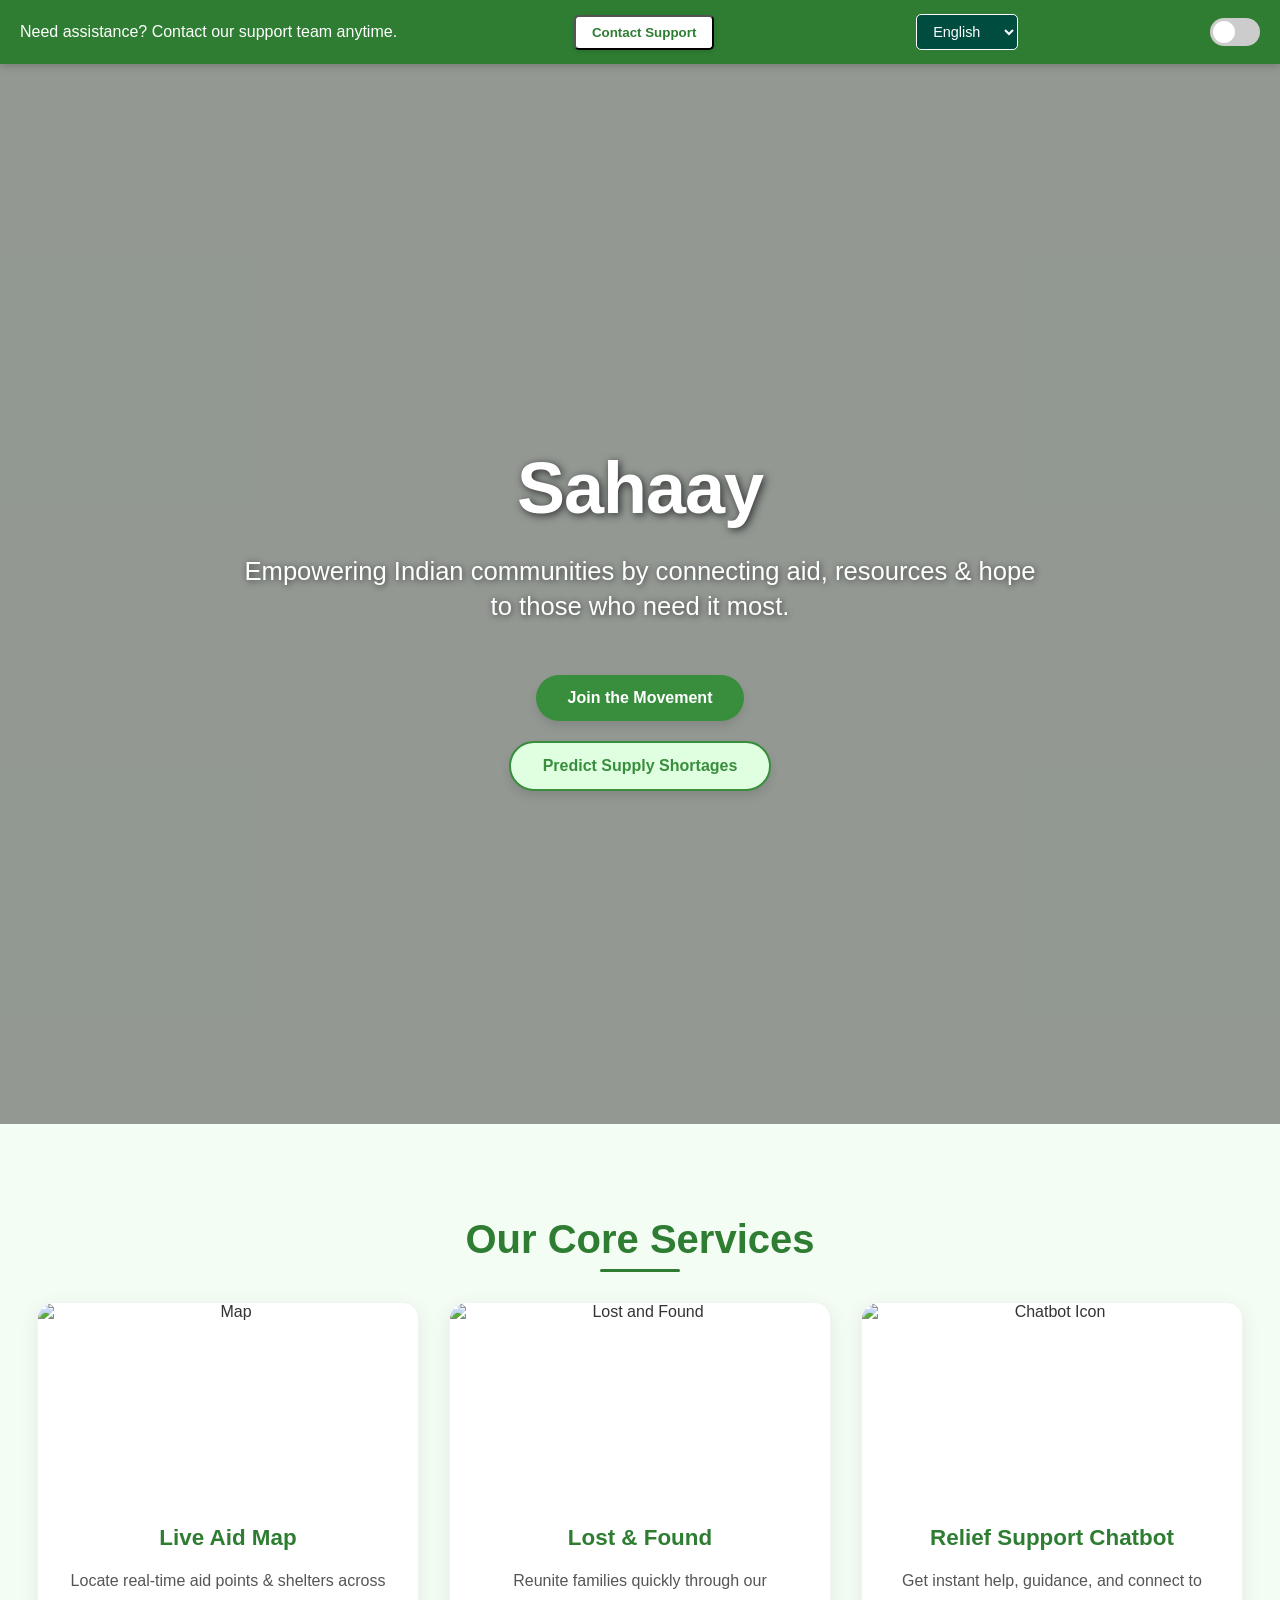
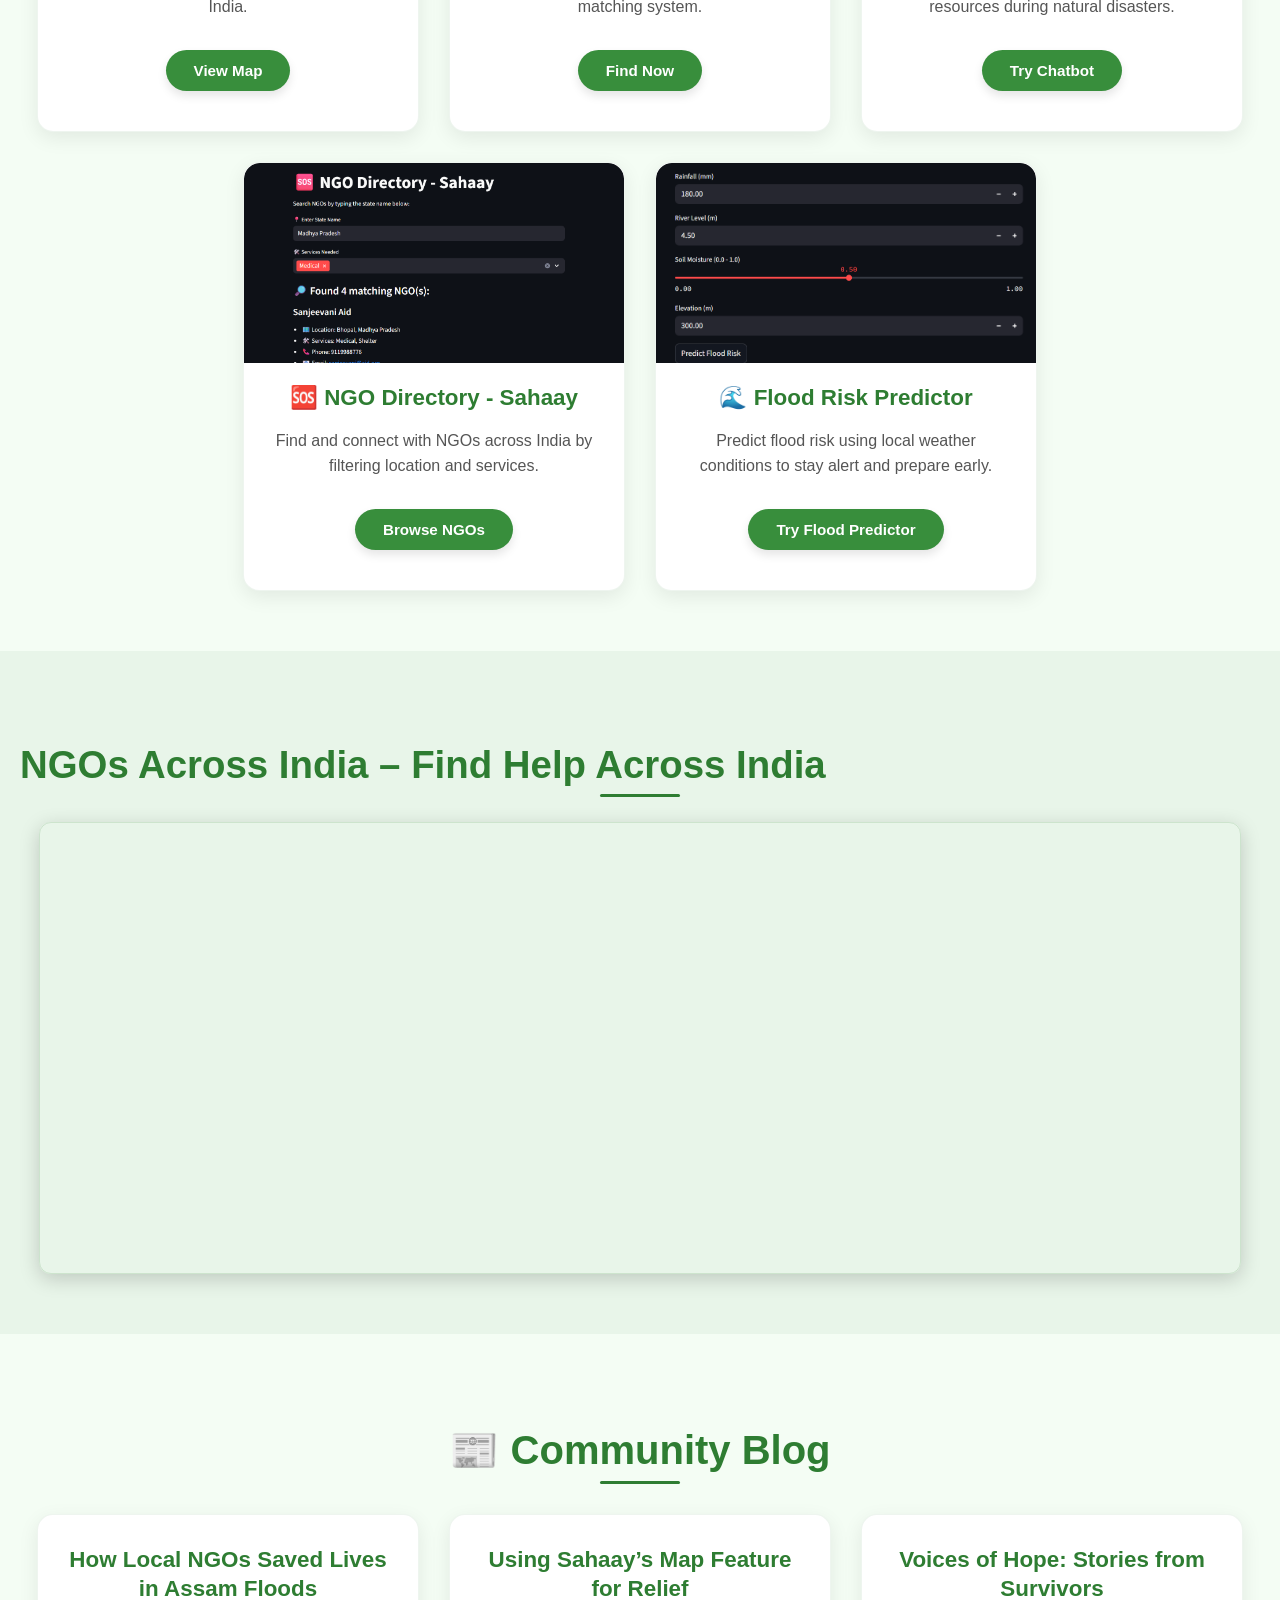
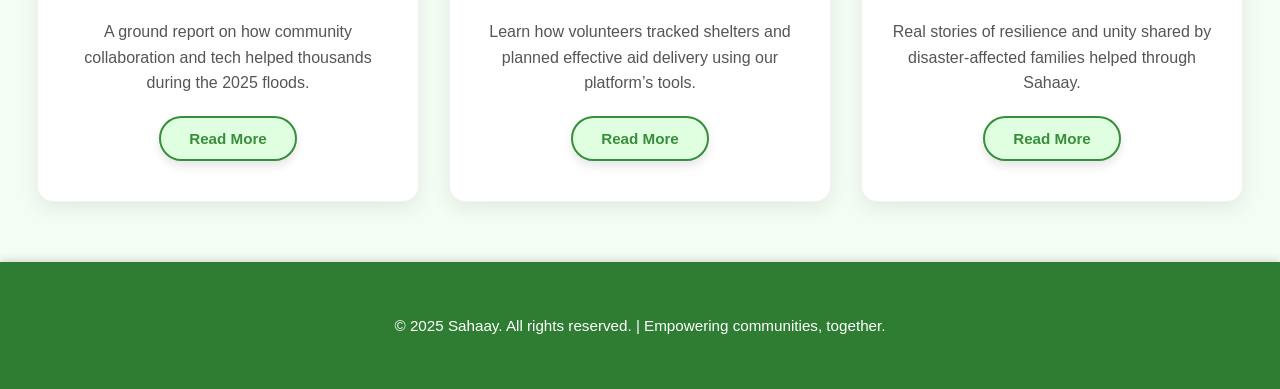
==== commit d14c5bea: "Update index.html Signed-off-by: sweta123761 <sweta.23bce11754@vitbhopal.ac.in>" ====
--- a/index.html
+++ b/index.html
@@ -734,7 +734,7 @@
     </div>
     <h1 id="hero-title">Sahaay</h1>
     <p id="hero-desc">Empowering Indian communities by connecting aid, resources & hope to those who need it most.</p>
-    <a href="https://www.instagram.com/sahaay109?igsh=MW1hZG8xdmozd2Qwcg==" class="hero-btn primary" id="join-btn">Join the Movement</a>
+    <a href="#get-started" class="hero-btn primary" id="join-btn">Join the Movement</a>
     <a href="https://ngosupplypredictor-e4fybd8dzf2xuurqswnytd.streamlit.app/" class="hero-btn outline" id="predict-btn">Predict Supply Shortages</a>
   </section>
 
@@ -742,8 +742,8 @@
     <h2 id="core-services-title">Our Core Services</h2>
     <div class="grid">
       <div class="card">
-        <img src="" alt="Map" class="thumb" />
-        <h3 id="Screenshot 2025-07-12 124221.png">Live Aid Map</h3>
+        <img src="https://www.guideoftheworld.com/wp-content/uploads/map/india_earth_satellite_map.jpg" alt="Map" class="thumb" />
+        <h3 id="service-map-title">Live Aid Map</h3>
         <p id="service-map-desc">Locate real-time aid points & shelters across India.</p>
         <a href="https://sweta123761.github.io/3d_map/" class="hero-btn primary" id="view-map-btn" style="margin-top: 10px;">View Map</a>
       </div>
@@ -751,7 +751,7 @@
         <img src="https://foreignpolicy.com/wp-content/uploads/2024/01/gaza-women-israel-war-GettyImages-1767524936.jpg?w=800?quality=90" alt="Lost and Found" class="thumb" />
         <h3 id="service-lost-title">Lost & Found</h3>
         <p id="service-lost-desc">Reunite families quickly through our matching system.</p>
-        <a href="https://lost-and-found-7-ib89.onrender.com" class="hero-btn primary" id="lost-found-btn" style="margin-top: 10px;">Find Now</a>
+        <a href="#" class="hero-btn primary" id="lost-found-btn" style="margin-top: 10px;">Find Now</a>
       </div>
         <div class="card">
         <img src="https://cdn-icons-png.flaticon.com/512/4712/4712109.png" alt="Chatbot Icon" class="thumb" />
@@ -1493,62 +1493,3 @@
   </script>
 </body>
 </html>
-
-
-
-
-
-
-
-
-
-
-
-
-
-
-
-
-
-
-
-
-
-
-
-
-
-
-
-
-
-
-
-
-
-
-
-
-
-
-
-
-
-
-
-
-
-
-
-
-
-
-
-
-
-
-
-
-
-
-
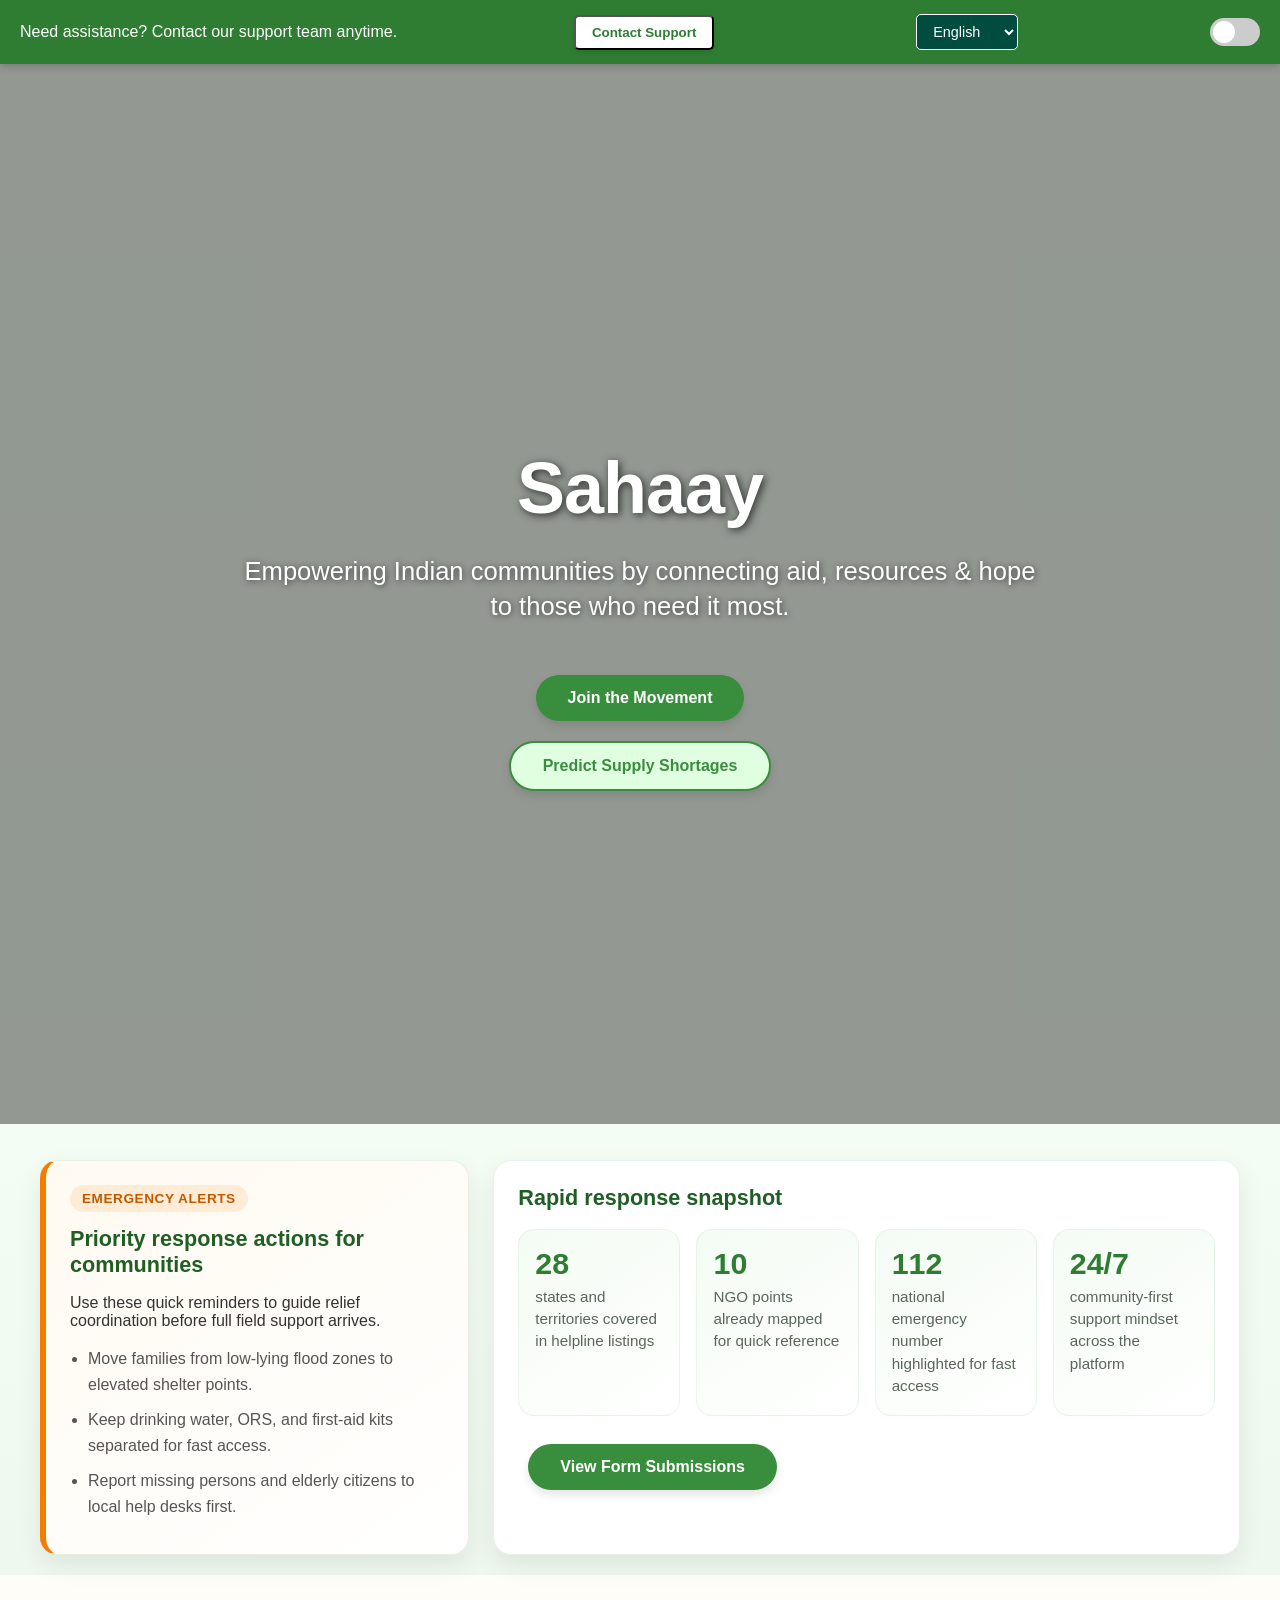
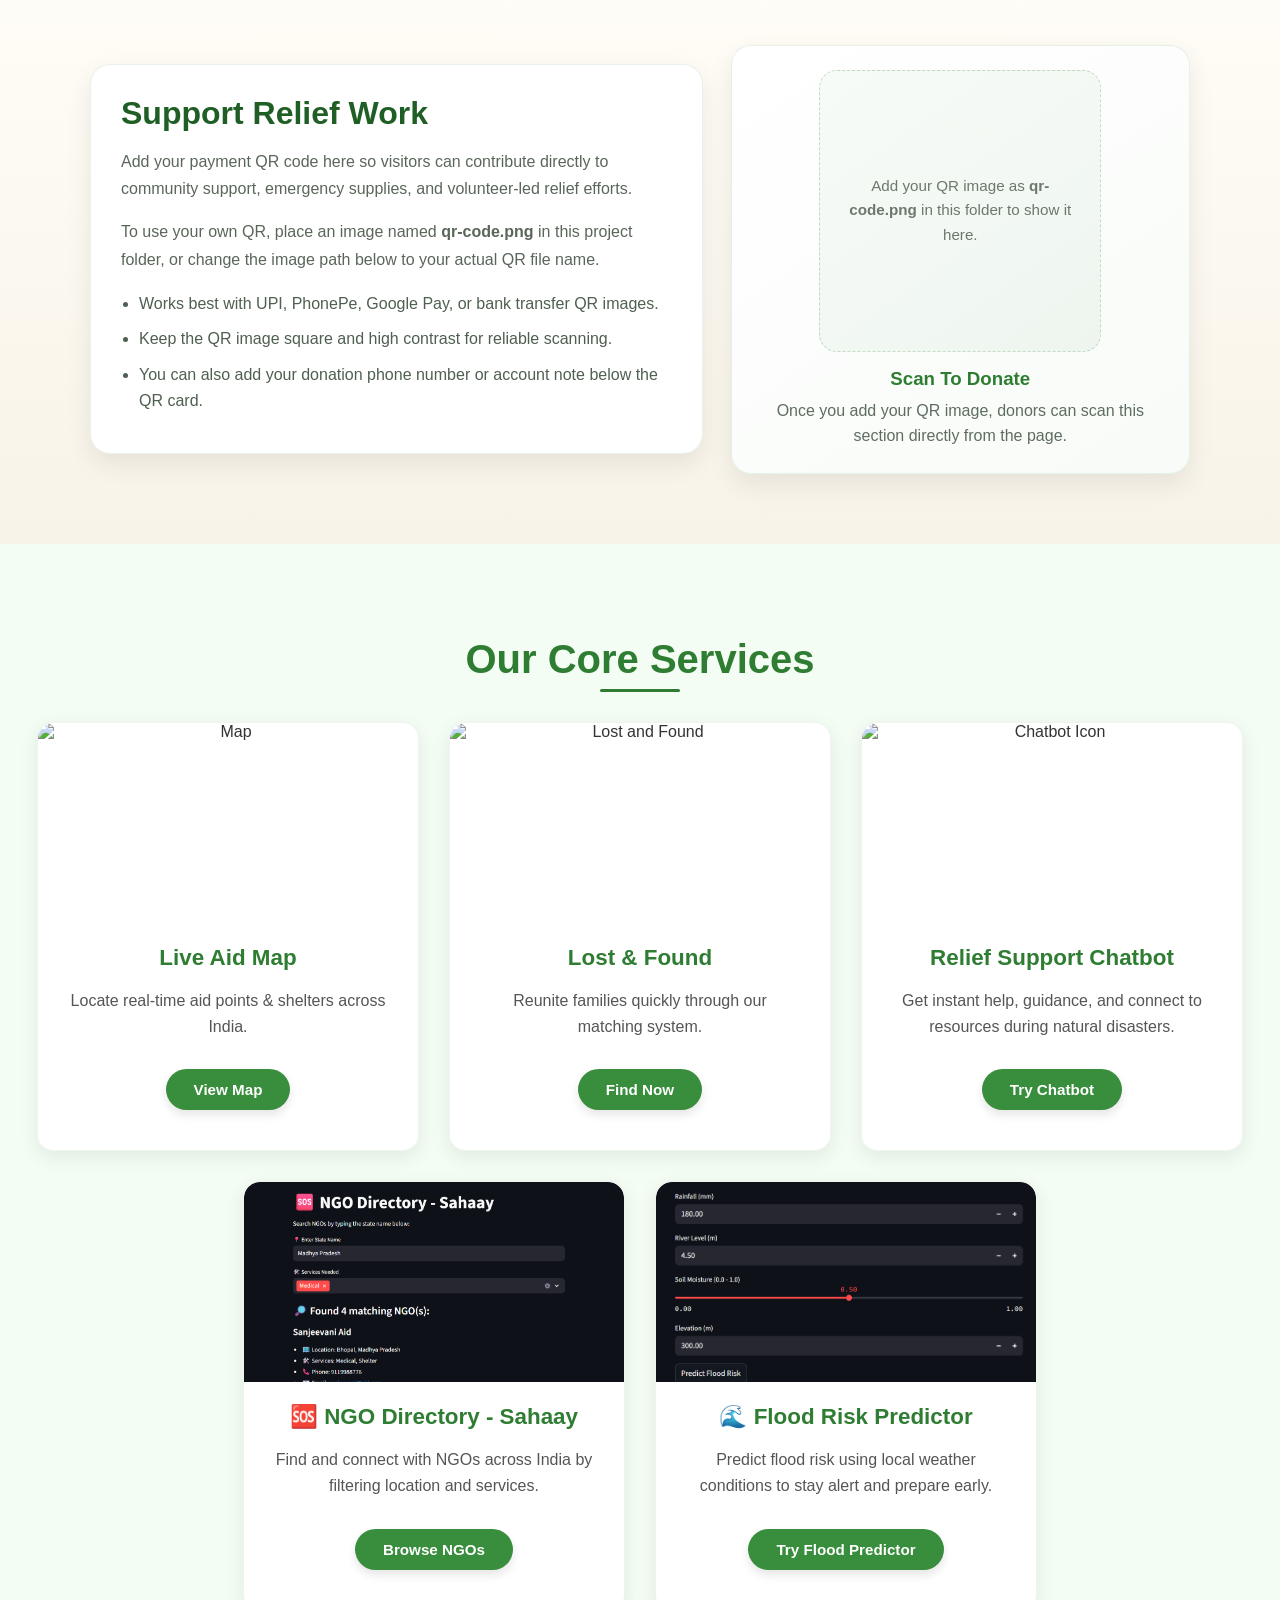
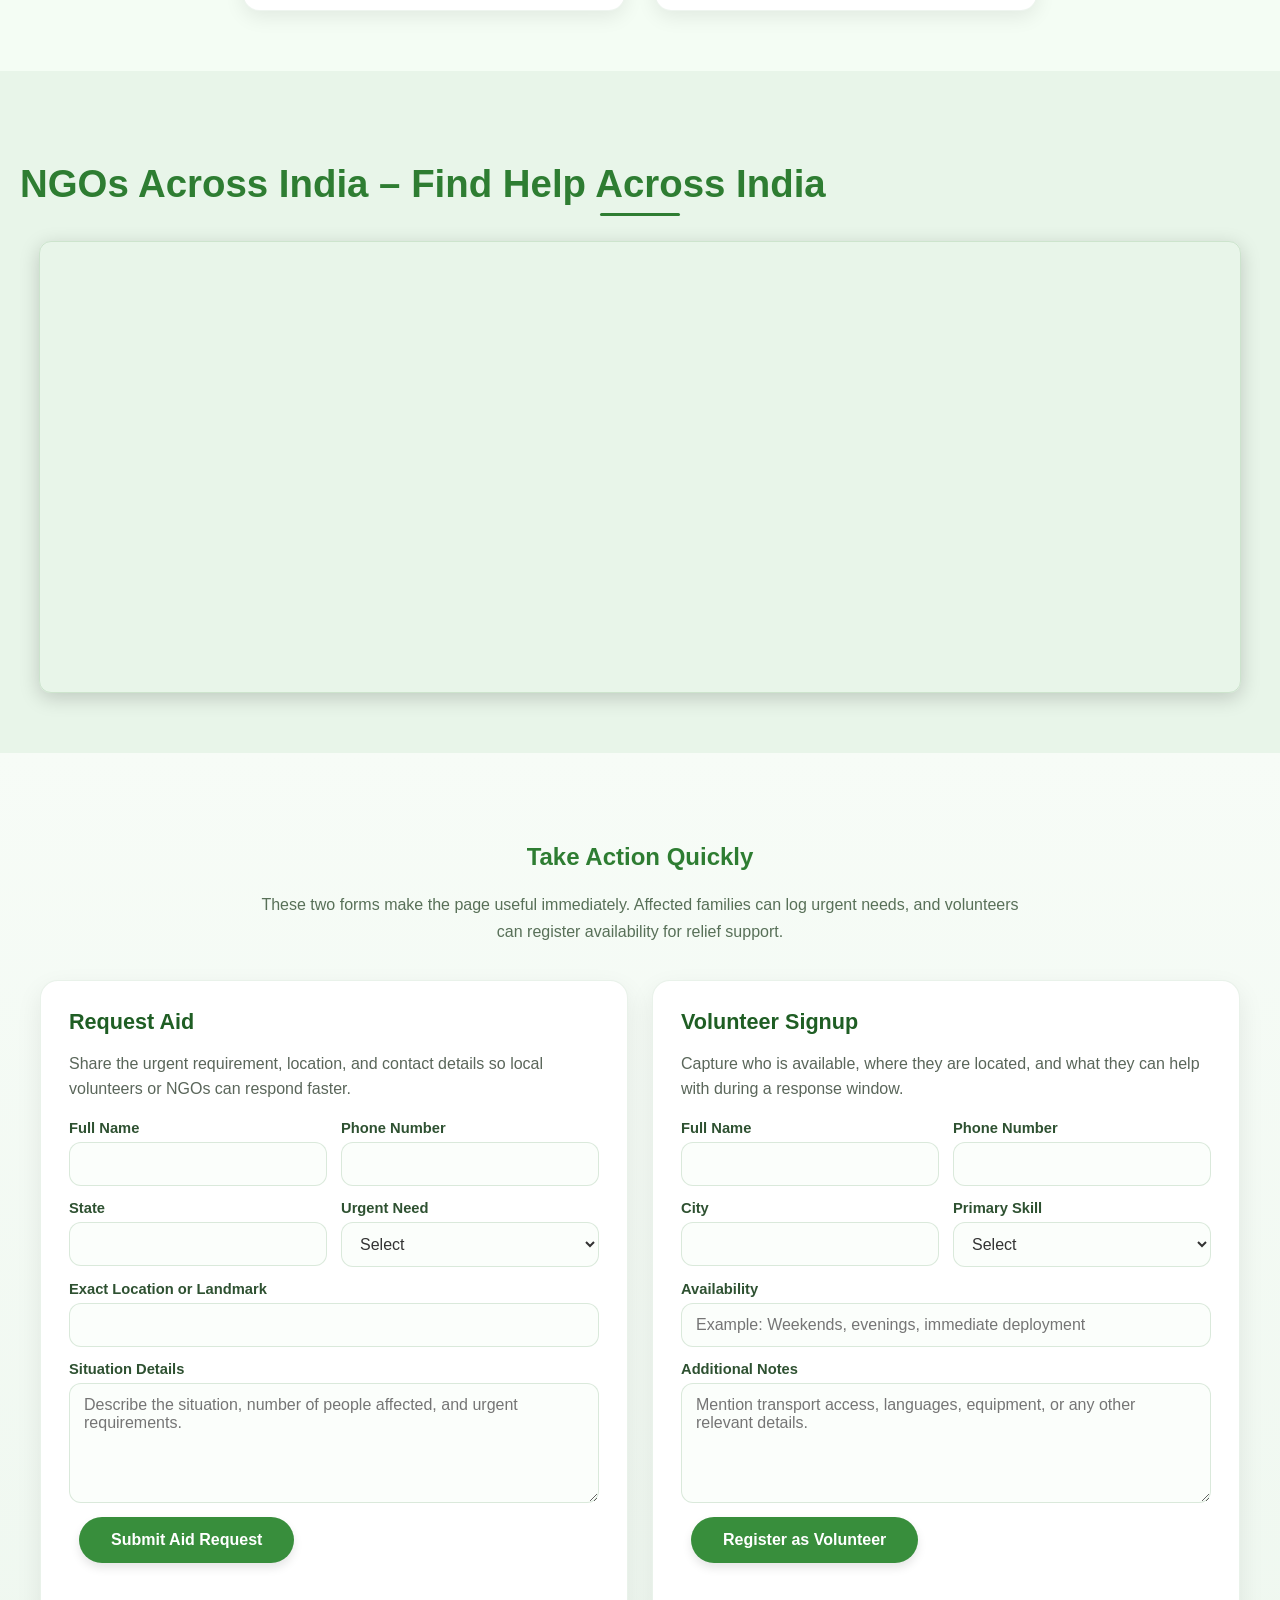
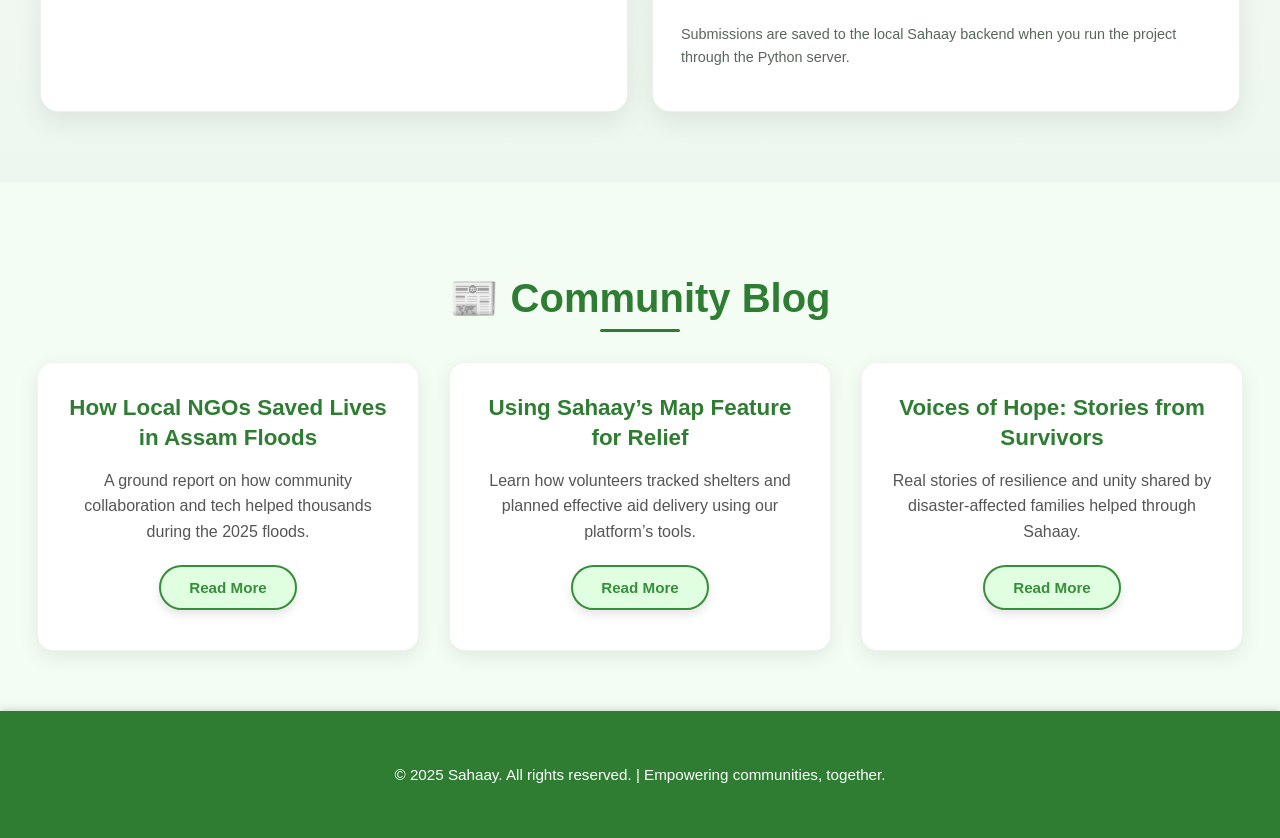
==== commit fd9f33d9: "feat: add multilingual support for new homepage sections" ====
--- a/index.html
+++ b/index.html
@@ -1,4 +1,4 @@
-<!DOCTYPE html>
+<!DOCTYPE html> 
 <html lang="en">
 <head>
   <meta charset="UTF-8" />
@@ -633,6 +633,12 @@
         }
         .grid {
             gap: 20px;
+        }
+        .impact-shell, .action-grid, .stats-grid, .form-grid {
+            grid-template-columns: 1fr;
+        }
+        .donation-wrap {
+            grid-template-columns: 1fr;
         }
         /* UPDATED RESPONSIVE ADJUSTMENTS FOR CARDS */
         .card {
@@ -702,6 +708,373 @@
         border-color: #66bb6a;
         color: black;
     }
+    .impact-strip {
+      padding: 36px 20px 20px;
+      background: linear-gradient(180deg, #f4fdf4, #eef8ef);
+    }
+
+    .impact-shell {
+      max-width: 1200px;
+      margin: 0 auto;
+      display: grid;
+      grid-template-columns: minmax(280px, 1.15fr) minmax(320px, 2fr);
+      gap: 24px;
+    }
+
+    .alert-panel, .stats-panel, .action-panel {
+      background: white;
+      border-radius: 18px;
+      box-shadow: 0 10px 26px rgba(0,0,0,0.08);
+      border: 1px solid rgba(46, 125, 50, 0.1);
+    }
+
+    .alert-panel {
+      padding: 24px;
+      text-align: left;
+      background: linear-gradient(145deg, #fffaf1, #fff);
+      border-left: 6px solid #f57c00;
+    }
+
+    .alert-panel h3, .stats-panel h3, .action-panel h3 {
+      margin-top: 0;
+      margin-bottom: 12px;
+      color: #1f5e24;
+      font-size: 1.35rem;
+    }
+
+    .alert-badge {
+      display: inline-block;
+      margin-bottom: 14px;
+      padding: 6px 12px;
+      border-radius: 999px;
+      background: rgba(245, 124, 0, 0.12);
+      color: #c25b00;
+      font-weight: 700;
+      font-size: 0.85rem;
+      letter-spacing: 0.04em;
+      text-transform: uppercase;
+    }
+
+    .alert-list {
+      margin: 16px 0 0;
+      padding-left: 18px;
+      color: #555;
+      line-height: 1.6;
+    }
+
+    .alert-list li {
+      margin-bottom: 10px;
+    }
+
+    .stats-panel {
+      padding: 24px;
+      text-align: left;
+    }
+
+    .stats-grid {
+      display: grid;
+      grid-template-columns: repeat(4, minmax(0, 1fr));
+      gap: 16px;
+      margin-top: 18px;
+    }
+
+    .stat-card {
+      padding: 18px 16px;
+      border-radius: 16px;
+      background: linear-gradient(145deg, #f4fbf4, #ffffff);
+      border: 1px solid rgba(46, 125, 50, 0.08);
+    }
+
+    .stat-number {
+      display: block;
+      margin-bottom: 8px;
+      color: #2e7d32;
+      font-size: 1.9rem;
+      font-weight: 800;
+      line-height: 1;
+    }
+
+    .stat-label {
+      color: #5a665a;
+      font-size: 0.95rem;
+      line-height: 1.45;
+    }
+
+    .action-section {
+      padding: 70px 20px;
+      background: linear-gradient(180deg, #f7fcf7, #eef7ef);
+    }
+
+    .action-wrap {
+      max-width: 1200px;
+      margin: 0 auto;
+    }
+
+    .action-intro {
+      max-width: 760px;
+      margin: 0 auto 34px;
+      text-align: center;
+      color: #587058;
+      line-height: 1.7;
+    }
+
+    .action-grid {
+      display: grid;
+      grid-template-columns: repeat(2, minmax(0, 1fr));
+      gap: 24px;
+    }
+
+    .action-panel {
+      padding: 28px;
+      text-align: left;
+    }
+
+    .action-panel p {
+      color: #5a665a;
+      line-height: 1.6;
+    }
+
+    .form-grid {
+      display: grid;
+      grid-template-columns: repeat(2, minmax(0, 1fr));
+      gap: 14px;
+      margin-top: 18px;
+    }
+
+    .form-grid .full {
+      grid-column: 1 / -1;
+    }
+
+    .action-panel label {
+      display: block;
+      margin-bottom: 6px;
+      color: #2e5131;
+      font-weight: 600;
+      font-size: 0.92rem;
+    }
+
+    .action-panel input,
+    .action-panel select,
+    .action-panel textarea {
+      width: 100%;
+      padding: 12px 14px;
+      border-radius: 12px;
+      border: 1px solid rgba(46, 125, 50, 0.16);
+      background: #fbfefb;
+      color: #333;
+      font: inherit;
+      box-sizing: border-box;
+    }
+
+    .action-panel textarea {
+      resize: vertical;
+      min-height: 120px;
+    }
+
+    .action-panel input:focus,
+    .action-panel select:focus,
+    .action-panel textarea:focus {
+      outline: none;
+      border-color: #66bb6a;
+      box-shadow: 0 0 0 3px rgba(102, 187, 106, 0.15);
+    }
+
+    .form-note {
+      margin-top: 16px;
+      color: #6a746a;
+      font-size: 0.9rem;
+    }
+
+    .form-status {
+      min-height: 20px;
+      margin-top: 14px;
+      color: #1b5e20;
+      font-weight: 600;
+      font-size: 0.95rem;
+    }
+
+    body.dark .impact-strip,
+    body.dark .action-section {
+      background: linear-gradient(180deg, #1c1c1c, #181818);
+    }
+
+    body.dark .alert-panel,
+    body.dark .stats-panel,
+    body.dark .action-panel {
+      background: #252525;
+      border-color: rgba(255,255,255,0.06);
+      box-shadow: 0 8px 22px rgba(255,255,255,0.04);
+    }
+
+    body.dark .alert-panel {
+      background: linear-gradient(145deg, #2d2620, #252525);
+    }
+
+    body.dark .alert-panel h3, body.dark .stats-panel h3, body.dark .action-panel h3 {
+      color: #81c784;
+    }
+
+    body.dark .alert-badge {
+      background: rgba(255, 167, 38, 0.16);
+      color: #ffb74d;
+    }
+
+    body.dark .alert-list,
+    body.dark .action-panel p,
+    body.dark .action-intro,
+    body.dark .stat-label,
+    body.dark .form-note {
+      color: #c8c8c8;
+    }
+
+    body.dark .stat-card {
+      background: linear-gradient(145deg, #202b20, #2a2a2a);
+      border-color: rgba(255,255,255,0.06);
+    }
+
+    body.dark .stat-number {
+      color: #81c784;
+    }
+
+    body.dark .action-panel label {
+      color: #d7ead8;
+    }
+
+    body.dark .action-panel input,
+    body.dark .action-panel select,
+    body.dark .action-panel textarea {
+      background: #1d1d1d;
+      color: #ececec;
+      border-color: #444;
+    }
+
+    body.dark .form-status {
+      color: #81c784;
+    }
+
+    .donation-section {
+      padding: 70px 20px;
+      background: linear-gradient(180deg, #fffdf7, #f8f3e8);
+    }
+
+    .donation-wrap {
+      max-width: 1100px;
+      margin: 0 auto;
+      display: grid;
+      grid-template-columns: minmax(320px, 1.2fr) minmax(260px, 0.9fr);
+      gap: 28px;
+      align-items: center;
+    }
+
+    .donation-copy,
+    .donation-card {
+      background: white;
+      border-radius: 20px;
+      border: 1px solid rgba(46, 125, 50, 0.1);
+      box-shadow: 0 10px 26px rgba(0,0,0,0.08);
+    }
+
+    .donation-copy {
+      padding: 30px;
+      text-align: left;
+    }
+
+    .donation-copy h2 {
+      margin-top: 0;
+      margin-bottom: 14px;
+      color: #1f5e24;
+      font-size: 2rem;
+    }
+
+    .donation-copy p {
+      color: #5a665a;
+      line-height: 1.7;
+      margin-bottom: 16px;
+    }
+
+    .donation-points {
+      margin: 18px 0 0;
+      padding-left: 18px;
+      color: #4f5f50;
+      line-height: 1.6;
+    }
+
+    .donation-points li {
+      margin-bottom: 10px;
+    }
+
+    .donation-card {
+      padding: 24px;
+      text-align: center;
+      background: linear-gradient(145deg, #ffffff, #f8fbf8);
+    }
+
+    .qr-frame {
+      width: min(280px, 100%);
+      aspect-ratio: 1 / 1;
+      margin: 0 auto 16px;
+      border-radius: 18px;
+      border: 1px dashed rgba(46, 125, 50, 0.24);
+      background: linear-gradient(145deg, #f7fbf7, #eef5ef);
+      display: flex;
+      align-items: center;
+      justify-content: center;
+      overflow: hidden;
+    }
+
+    .qr-frame img {
+      width: 100%;
+      height: 100%;
+      object-fit: contain;
+      display: block;
+      background: white;
+    }
+
+    .qr-placeholder {
+      padding: 18px;
+      color: #6c786d;
+      line-height: 1.6;
+      font-size: 0.95rem;
+    }
+
+    .donation-card h3 {
+      margin: 0 0 8px;
+      color: #2e7d32;
+    }
+
+    .donation-card p {
+      margin: 0;
+      color: #5f6d60;
+      line-height: 1.6;
+    }
+
+    body.dark .donation-section {
+      background: linear-gradient(180deg, #1c1c1c, #181818);
+    }
+
+    body.dark .donation-copy,
+    body.dark .donation-card {
+      background: #252525;
+      border-color: rgba(255,255,255,0.06);
+      box-shadow: 0 8px 22px rgba(255,255,255,0.04);
+    }
+
+    body.dark .donation-copy h2,
+    body.dark .donation-card h3 {
+      color: #81c784;
+    }
+
+    body.dark .donation-copy p,
+    body.dark .donation-card p,
+    body.dark .donation-points,
+    body.dark .qr-placeholder {
+      color: #c8c8c8;
+    }
+
+    body.dark .qr-frame {
+      background: linear-gradient(145deg, #202220, #2a2a2a);
+      border-color: rgba(129, 199, 132, 0.2);
+    }
 </style>
   <link rel="stylesheet" href="https://unpkg.com/leaflet/dist/leaflet.css" />
 </head>
@@ -734,8 +1107,72 @@
     </div>
     <h1 id="hero-title">Sahaay</h1>
     <p id="hero-desc">Empowering Indian communities by connecting aid, resources & hope to those who need it most.</p>
-    <a href="#get-started" class="hero-btn primary" id="join-btn">Join the Movement</a>
+    <a href="https://www.instagram.com/sahaay109?igsh=MW1hZG8xdmozd2Qwcg==" class="hero-btn primary" id="join-btn">Join the Movement</a>
     <a href="https://ngosupplypredictor-e4fybd8dzf2xuurqswnytd.streamlit.app/" class="hero-btn outline" id="predict-btn">Predict Supply Shortages</a>
+  </section>
+
+  <section class="impact-strip">
+    <div class="impact-shell">
+      <div class="alert-panel">
+        <span class="alert-badge" id="emergency-alerts-badge">Emergency Alerts</span>
+        <h3 id="emergency-alerts-title">Priority response actions for communities</h3>
+        <p id="emergency-alerts-desc">Use these quick reminders to guide relief coordination before full field support arrives.</p>
+        <ul class="alert-list">
+          <li id="emergency-alert-item-1">Move families from low-lying flood zones to elevated shelter points.</li>
+          <li id="emergency-alert-item-2">Keep drinking water, ORS, and first-aid kits separated for fast access.</li>
+          <li id="emergency-alert-item-3">Report missing persons and elderly citizens to local help desks first.</li>
+        </ul>
+      </div>
+      <div class="stats-panel">
+        <h3 id="rapid-response-title">Rapid response snapshot</h3>
+        <div class="stats-grid">
+          <div class="stat-card">
+            <span class="stat-number">28</span>
+            <span class="stat-label" id="rapid-response-stat-1">states and territories covered in helpline listings</span>
+          </div>
+          <div class="stat-card">
+            <span class="stat-number">10</span>
+            <span class="stat-label" id="rapid-response-stat-2">NGO points already mapped for quick reference</span>
+          </div>
+          <div class="stat-card">
+            <span class="stat-number">112</span>
+            <span class="stat-label" id="rapid-response-stat-3">national emergency number highlighted for fast access</span>
+          </div>
+          <div class="stat-card">
+            <span class="stat-number">24/7</span>
+            <span class="stat-label" id="rapid-response-stat-4">community-first support mindset across the platform</span>
+          </div>
+        </div>
+        <div style="margin-top: 18px;">
+          <a href="submissions.html" class="hero-btn primary" id="view-form-submissions-btn">View Form Submissions</a>
+        </div>
+      </div>
+    </div>
+  </section>
+
+  <section class="donation-section" id="donate">
+    <div class="donation-wrap">
+      <div class="donation-copy">
+        <h2 id="donation-title">Support Relief Work</h2>
+        <p id="donation-desc-1">Add your payment QR code here so visitors can contribute directly to community support, emergency supplies, and volunteer-led relief efforts.</p>
+        <p id="donation-desc-2">To use your own QR, place an image named <strong>`qr-code.png`</strong> in this project folder, or change the image path below to your actual QR file name.</p>
+        <ul class="donation-points">
+          <li id="donation-point-1">Works best with UPI, PhonePe, Google Pay, or bank transfer QR images.</li>
+          <li id="donation-point-2">Keep the QR image square and high contrast for reliable scanning.</li>
+          <li id="donation-point-3">You can also add your donation phone number or account note below the QR card.</li>
+        </ul>
+      </div>
+      <div class="donation-card">
+        <div class="qr-frame">
+          <img src="qr-code.png" alt="Donation QR Code" onerror="this.style.display='none'; this.nextElementSibling.style.display='block';" />
+          <div class="qr-placeholder" id="qr-placeholder" style="display:none;">
+            Add your QR image as <strong>qr-code.png</strong> in this folder to show it here.
+          </div>
+        </div>
+        <h3 id="scan-donate-title">Scan To Donate</h3>
+        <p id="scan-donate-desc">Once you add your QR image, donors can scan this section directly from the page.</p>
+      </div>
+    </div>
   </section>
 
   <section class="features" id="get-started">
@@ -751,13 +1188,13 @@
         <img src="https://foreignpolicy.com/wp-content/uploads/2024/01/gaza-women-israel-war-GettyImages-1767524936.jpg?w=800?quality=90" alt="Lost and Found" class="thumb" />
         <h3 id="service-lost-title">Lost & Found</h3>
         <p id="service-lost-desc">Reunite families quickly through our matching system.</p>
-        <a href="#" class="hero-btn primary" id="lost-found-btn" style="margin-top: 10px;">Find Now</a>
+        <a href="https://lost-and-found-7-ib89.onrender.com" class="hero-btn primary" id="lost-found-btn" style="margin-top: 10px;">Find Now</a>
       </div>
         <div class="card">
         <img src="https://cdn-icons-png.flaticon.com/512/4712/4712109.png" alt="Chatbot Icon" class="thumb" />
         <h3 id="service-chatbot-title">Relief Support Chatbot</h3>
         <p id="service-chatbot-desc">Get instant help, guidance, and connect to resources during natural disasters.</p>
-        <a href="https://sweta123761-calamity-chatbot-app-rvbw6v.streamlit.app/" class="hero-btn primary" id="chatbot-btn" style="margin-top: 10px;">Try Chatbot</a>
+        <a href="https://sahaay-ten.vercel.app/" class="hero-btn primary" id="chatbot-btn" style="margin-top: 10px;">Try Chatbot</a>
       </div>
         <div class="card">
         <img src="Screenshot 2025-07-08 122105.png" alt="NGO Icon" class="thumb" /> <h3 id="service-ngo-directory-title">🆘 NGO Directory - Sahaay</h3>
@@ -776,6 +1213,98 @@
   <section class="map-section">
     <h2 id="map-section-title">Ngos Across India – Find Help Across India</h2>
     <div class="map-wrap" id="map"></div>
+  </section>
+
+  <section class="action-section" id="community-actions">
+    <div class="action-wrap">
+      <h2 id="action-section-title" style="text-align: center; color: #2e7d32;">Take Action Quickly</h2>
+      <p class="action-intro" id="action-section-desc">These two forms make the page useful immediately. Affected families can log urgent needs, and volunteers can register availability for relief support. Demo submissions are stored only in this browser.</p>
+      <div class="action-grid">
+        <div class="action-panel">
+          <h3 id="aid-form-title">Request Aid</h3>
+          <p id="aid-form-desc">Share the urgent requirement, location, and contact details so local volunteers or NGOs can respond faster.</p>
+          <form id="aid-request-form">
+            <div class="form-grid">
+              <div>
+                <label for="aid-name" id="aid-name-label">Full Name</label>
+                <input id="aid-name" name="name" type="text" required />
+              </div>
+              <div>
+                <label for="aid-phone" id="aid-phone-label">Phone Number</label>
+                <input id="aid-phone" name="phone" type="tel" required />
+              </div>
+              <div>
+                <label for="aid-state" id="aid-state-label">State</label>
+                <input id="aid-state" name="state" type="text" required />
+              </div>
+              <div>
+                <label for="aid-need" id="aid-need-label">Urgent Need</label>
+                <select id="aid-need" name="need" required>
+                  <option value="" id="aid-need-option-select">Select</option>
+                  <option value="Food" id="aid-need-option-food">Food</option>
+                  <option value="Medical Support" id="aid-need-option-medical">Medical Support</option>
+                  <option value="Shelter" id="aid-need-option-shelter">Shelter</option>
+                  <option value="Rescue Transport" id="aid-need-option-transport">Rescue Transport</option>
+                  <option value="Missing Person Help" id="aid-need-option-missing">Missing Person Help</option>
+                </select>
+              </div>
+              <div class="full">
+                <label for="aid-location" id="aid-location-label">Exact Location or Landmark</label>
+                <input id="aid-location" name="location" type="text" required />
+              </div>
+              <div class="full">
+                <label for="aid-details" id="aid-details-label">Situation Details</label>
+                <textarea id="aid-details" name="details" placeholder="Describe the situation, number of people affected, and urgent requirements." required></textarea>
+              </div>
+            </div>
+            <button type="submit" class="hero-btn primary" id="aid-submit-btn">Submit Aid Request</button>
+            <div class="form-status" id="aid-request-status"></div>
+          </form>
+        </div>
+        <div class="action-panel">
+          <h3 id="volunteer-form-title">Volunteer Signup</h3>
+          <p id="volunteer-form-desc">Capture who is available, where they are located, and what they can help with during a response window.</p>
+          <form id="volunteer-form">
+            <div class="form-grid">
+              <div>
+                <label for="volunteer-name" id="volunteer-name-label">Full Name</label>
+                <input id="volunteer-name" name="name" type="text" required />
+              </div>
+              <div>
+                <label for="volunteer-phone" id="volunteer-phone-label">Phone Number</label>
+                <input id="volunteer-phone" name="phone" type="tel" required />
+              </div>
+              <div>
+                <label for="volunteer-city" id="volunteer-city-label">City</label>
+                <input id="volunteer-city" name="city" type="text" required />
+              </div>
+              <div>
+                <label for="volunteer-skill" id="volunteer-skill-label">Primary Skill</label>
+                <select id="volunteer-skill" name="skill" required>
+                  <option value="" id="volunteer-skill-option-select">Select</option>
+                  <option value="Field Coordination" id="volunteer-skill-option-field">Field Coordination</option>
+                  <option value="Medical Aid" id="volunteer-skill-option-medical">Medical Aid</option>
+                  <option value="Logistics" id="volunteer-skill-option-logistics">Logistics</option>
+                  <option value="Counselling" id="volunteer-skill-option-counselling">Counselling</option>
+                  <option value="Translation" id="volunteer-skill-option-translation">Translation</option>
+                </select>
+              </div>
+              <div class="full">
+                <label for="volunteer-availability" id="volunteer-availability-label">Availability</label>
+                <input id="volunteer-availability" name="availability" type="text" placeholder="Example: Weekends, evenings, immediate deployment" required />
+              </div>
+              <div class="full">
+                <label for="volunteer-notes" id="volunteer-notes-label">Additional Notes</label>
+                <textarea id="volunteer-notes" name="notes" placeholder="Mention transport access, languages, equipment, or any other relevant details."></textarea>
+              </div>
+            </div>
+            <button type="submit" class="hero-btn primary" id="volunteer-submit-btn">Register as Volunteer</button>
+            <div class="form-status" id="volunteer-status"></div>
+            <p class="form-note" id="volunteer-form-note">Submissions are saved to the local Sahaay backend when you run the project through the Python server.</p>
+          </form>
+        </div>
+      </div>
+    </div>
   </section>
 
 <section class="section" id="blog">
@@ -968,7 +1497,61 @@
 
       // Call function to create circles when the page loads
       createCircles();
+      bindCommunityForms();
     });
+
+    function bindCommunityForms() {
+      bindFormSubmission('aid-request-form', 'aid', 'aid-request-status', 'aid-success');
+      bindFormSubmission('volunteer-form', 'volunteer', 'volunteer-status', 'volunteer-success');
+    }
+
+    function bindFormSubmission(formId, submissionType, statusId, successMessageKey) {
+      const form = document.getElementById(formId);
+      const status = document.getElementById(statusId);
+
+      if (!form || !status) return;
+
+      form.addEventListener('submit', async function (event) {
+        event.preventDefault();
+
+        const formData = new FormData(form);
+        const payload = {};
+
+        formData.forEach((value, key) => {
+          payload[key] = value;
+        });
+
+        const lang = document.getElementById('language-selector').value;
+        const extra = getExtraTranslations(lang);
+        status.textContent = extra['form-saving'];
+
+        try {
+          const response = await fetch('/api/submit', {
+            method: 'POST',
+            headers: {
+              'Content-Type': 'application/json'
+            },
+            body: JSON.stringify({
+              type: submissionType,
+              data: payload
+            })
+          });
+
+          if (!response.ok) {
+            throw new Error('Failed to save submission');
+          }
+
+          form.reset();
+          status.textContent = extra[successMessageKey];
+        } catch (error) {
+          status.textContent = extra['form-error'];
+        }
+
+        setTimeout(() => {
+          status.textContent = '';
+        }, 4000);
+      });
+    }
 
     // Modal functionality
     function openModal(modalId) {
@@ -988,8 +1571,8 @@
       });
     };
 
-    // Support list search functionality
-    function filterSupportList() {
+    // Support list search functionality
+    function filterSupportList() {
       const input = document.getElementById('searchInput');
       const filter = input.value.toUpperCase();
       const ul = document.getElementById('supportList');
@@ -1003,8 +1586,362 @@
         } else {
           li[i].style.display = 'none';
         }
-      }
-    }
+      }
+    }
+
+    const extraTranslations = {
+      en: {
+        'emergency-alerts-badge': 'Emergency Alerts',
+        'emergency-alerts-title': 'Priority response actions for communities',
+        'emergency-alerts-desc': 'Use these quick reminders to guide relief coordination before full field support arrives.',
+        'emergency-alert-item-1': 'Move families from low-lying flood zones to elevated shelter points.',
+        'emergency-alert-item-2': 'Keep drinking water, ORS, and first-aid kits separated for fast access.',
+        'emergency-alert-item-3': 'Report missing persons and elderly citizens to local help desks first.',
+        'rapid-response-title': 'Rapid response snapshot',
+        'rapid-response-stat-1': 'states and territories covered in helpline listings',
+        'rapid-response-stat-2': 'NGO points already mapped for quick reference',
+        'rapid-response-stat-3': 'national emergency number highlighted for fast access',
+        'rapid-response-stat-4': 'community-first support mindset across the platform',
+        'view-form-submissions-btn': 'View Form Submissions',
+        'donation-title': 'Support Relief Work',
+        'donation-desc-1': 'Add your payment QR code here so visitors can contribute directly to community support, emergency supplies, and volunteer-led relief efforts.',
+        'donation-desc-2': 'To use your own QR, place an image named <strong>qr-code.png</strong> in this project folder, or change the image path below to your actual QR file name.',
+        'donation-point-1': 'Works best with UPI, PhonePe, Google Pay, or bank transfer QR images.',
+        'donation-point-2': 'Keep the QR image square and high contrast for reliable scanning.',
+        'donation-point-3': 'You can also add your donation phone number or account note below the QR card.',
+        'qr-placeholder': 'Add your QR image as <strong>qr-code.png</strong> in this folder to show it here.',
+        'scan-donate-title': 'Scan To Donate',
+        'scan-donate-desc': 'Once you add your QR image, donors can scan this section directly from the page.',
+        'action-section-title': 'Take Action Quickly',
+        'action-section-desc': 'These two forms make the page useful immediately. Affected families can log urgent needs, and volunteers can register availability for relief support.',
+        'aid-form-title': 'Request Aid',
+        'aid-form-desc': 'Share the urgent requirement, location, and contact details so local volunteers or NGOs can respond faster.',
+        'aid-name-label': 'Full Name',
+        'aid-phone-label': 'Phone Number',
+        'aid-state-label': 'State',
+        'aid-need-label': 'Urgent Need',
+        'aid-need-option-select': 'Select',
+        'aid-need-option-food': 'Food',
+        'aid-need-option-medical': 'Medical Support',
+        'aid-need-option-shelter': 'Shelter',
+        'aid-need-option-transport': 'Rescue Transport',
+        'aid-need-option-missing': 'Missing Person Help',
+        'aid-location-label': 'Exact Location or Landmark',
+        'aid-details-label': 'Situation Details',
+        'aid-submit-btn': 'Submit Aid Request',
+        'volunteer-form-title': 'Volunteer Signup',
+        'volunteer-form-desc': 'Capture who is available, where they are located, and what they can help with during a response window.',
+        'volunteer-name-label': 'Full Name',
+        'volunteer-phone-label': 'Phone Number',
+        'volunteer-city-label': 'City',
+        'volunteer-skill-label': 'Primary Skill',
+        'volunteer-skill-option-select': 'Select',
+        'volunteer-skill-option-field': 'Field Coordination',
+        'volunteer-skill-option-medical': 'Medical Aid',
+        'volunteer-skill-option-logistics': 'Logistics',
+        'volunteer-skill-option-counselling': 'Counselling',
+        'volunteer-skill-option-translation': 'Translation',
+        'volunteer-availability-label': 'Availability',
+        'volunteer-notes-label': 'Additional Notes',
+        'volunteer-submit-btn': 'Register as Volunteer',
+        'volunteer-form-note': 'Submissions are saved to the local Sahaay backend when you run the project through the Python server.',
+        'aid-details-placeholder': 'Describe the situation, number of people affected, and urgent requirements.',
+        'volunteer-availability-placeholder': 'Example: Weekends, evenings, immediate deployment',
+        'volunteer-notes-placeholder': 'Mention transport access, languages, equipment, or any other relevant details.',
+        'form-saving': 'Saving...',
+        'aid-success': 'Aid request saved to the local database.',
+        'volunteer-success': 'Volunteer registration saved to the local database.',
+        'form-error': 'Could not save submission. Run "python app.py" and open http://127.0.0.1:8000/index.html'
+      },
+      hi: {
+        'emergency-alerts-badge': 'आपात अलर्ट',
+        'emergency-alerts-title': 'समुदायों के लिए प्राथमिक प्रतिक्रिया कार्य',
+        'emergency-alerts-desc': 'पूर्ण फील्ड सहायता पहुंचने से पहले राहत समन्वय के लिए इन त्वरित सुझावों का उपयोग करें।',
+        'emergency-alert-item-1': 'निचले बाढ़-प्रभावित क्षेत्रों से परिवारों को ऊंचे आश्रय स्थलों तक पहुंचाएं।',
+        'emergency-alert-item-2': 'पीने का पानी, ओआरएस और प्राथमिक उपचार किट अलग रखें ताकि तुरंत उपयोग हो सके।',
+        'emergency-alert-item-3': 'लापता व्यक्तियों और बुजुर्ग नागरिकों की सूचना पहले स्थानीय सहायता डेस्क को दें।',
+        'rapid-response-title': 'त्वरित प्रतिक्रिया झलक',
+        'rapid-response-stat-1': 'हेल्पलाइन सूची में शामिल राज्य और केंद्र शासित प्रदेश',
+        'rapid-response-stat-2': 'त्वरित संदर्भ के लिए पहले से मैप किए गए NGO बिंदु',
+        'rapid-response-stat-3': 'तेज पहुंच के लिए प्रमुख राष्ट्रीय आपातकालीन नंबर',
+        'rapid-response-stat-4': 'पूरे प्लेटफ़ॉर्म में समुदाय-प्रथम सहायता दृष्टिकोण',
+        'view-form-submissions-btn': 'फॉर्म सबमिशन देखें',
+        'donation-title': 'राहत कार्य को सहयोग दें',
+        'donation-desc-1': 'यहां अपना भुगतान QR कोड जोड़ें ताकि लोग सीधे सामुदायिक सहायता, आपात सामग्री और राहत प्रयासों में योगदान कर सकें।',
+        'donation-desc-2': 'अपना QR उपयोग करने के लिए इस प्रोजेक्ट फ़ोल्डर में <strong>qr-code.png</strong> नाम की इमेज रखें, या नीचे दिया गया इमेज पथ बदलें।',
+        'donation-point-1': 'UPI, PhonePe, Google Pay या बैंक ट्रांसफर QR इमेज के साथ सबसे अच्छा काम करता है।',
+        'donation-point-2': 'विश्वसनीय स्कैनिंग के लिए QR इमेज चौकोर और उच्च कंट्रास्ट वाली रखें।',
+        'donation-point-3': 'आप QR कार्ड के नीचे अपना दान फोन नंबर या खाता नोट भी जोड़ सकते हैं।',
+        'qr-placeholder': 'इसे यहां दिखाने के लिए इस फ़ोल्डर में <strong>qr-code.png</strong> इमेज रखें।',
+        'scan-donate-title': 'स्कैन करके दान करें',
+        'scan-donate-desc': 'QR इमेज जोड़ने के बाद दानकर्ता इसी पेज से स्कैन कर सकते हैं।',
+        'action-section-title': 'जल्दी कार्रवाई करें',
+        'action-section-desc': 'ये दोनों फॉर्म पेज को तुरंत उपयोगी बनाते हैं। प्रभावित परिवार अपनी जरूरतें दर्ज कर सकते हैं और स्वयंसेवक उपलब्धता दर्ज कर सकते हैं।',
+        'aid-form-title': 'सहायता का अनुरोध',
+        'aid-form-desc': 'अपनी जरूरी आवश्यकता, स्थान और संपर्क विवरण साझा करें ताकि स्वयंसेवक या NGO जल्दी सहायता कर सकें।',
+        'aid-name-label': 'पूरा नाम',
+        'aid-phone-label': 'फ़ोन नंबर',
+        'aid-state-label': 'राज्य',
+        'aid-need-label': 'तत्काल आवश्यकता',
+        'aid-need-option-select': 'चुनें',
+        'aid-need-option-food': 'भोजन',
+        'aid-need-option-medical': 'चिकित्सा सहायता',
+        'aid-need-option-shelter': 'आश्रय',
+        'aid-need-option-transport': 'बचाव परिवहन',
+        'aid-need-option-missing': 'लापता व्यक्ति सहायता',
+        'aid-location-label': 'सटीक स्थान या लैंडमार्क',
+        'aid-details-label': 'स्थिति विवरण',
+        'aid-submit-btn': 'सहायता अनुरोध जमा करें',
+        'volunteer-form-title': 'स्वयंसेवक पंजीकरण',
+        'volunteer-form-desc': 'कौन उपलब्ध है, कहां है, और किस तरह मदद कर सकता है, यह दर्ज करें।',
+        'volunteer-name-label': 'पूरा नाम',
+        'volunteer-phone-label': 'फ़ोन नंबर',
+        'volunteer-city-label': 'शहर',
+        'volunteer-skill-label': 'मुख्य कौशल',
+        'volunteer-skill-option-select': 'चुनें',
+        'volunteer-skill-option-field': 'मैदानी समन्वय',
+        'volunteer-skill-option-medical': 'चिकित्सा सहायता',
+        'volunteer-skill-option-logistics': 'लॉजिस्टिक्स',
+        'volunteer-skill-option-counselling': 'परामर्श',
+        'volunteer-skill-option-translation': 'अनुवाद',
+        'volunteer-availability-label': 'उपलब्धता',
+        'volunteer-notes-label': 'अतिरिक्त नोट्स',
+        'volunteer-submit-btn': 'स्वयंसेवक के रूप में पंजीकरण करें',
+        'volunteer-form-note': 'जब आप प्रोजेक्ट को Python सर्वर से चलाते हैं, तब सबमिशन स्थानीय Sahaay बैकएंड में सेव होते हैं।',
+        'aid-details-placeholder': 'स्थिति, प्रभावित लोगों की संख्या और जरूरी आवश्यकताएं लिखें।',
+        'volunteer-availability-placeholder': 'उदाहरण: सप्ताहांत, शाम, तुरंत तैनाती',
+        'volunteer-notes-placeholder': 'यातायात, भाषाएं, उपकरण या अन्य जरूरी विवरण लिखें।',
+        'form-saving': 'सेव हो रहा है...',
+        'aid-success': 'सहायता अनुरोध स्थानीय डेटाबेस में सेव हो गया है।',
+        'volunteer-success': 'स्वयंसेवक पंजीकरण स्थानीय डेटाबेस में सेव हो गया है।',
+        'form-error': 'सबमिशन सेव नहीं हो सका। "python app.py" चलाएं और http://127.0.0.1:8000/index.html खोलें।'
+      },
+      ta: {
+        'emergency-alerts-badge': 'அவசர எச்சரிக்கைகள்',
+        'emergency-alerts-title': 'சமூகங்களுக்கான முக்கிய பதில் நடவடிக்கைகள்',
+        'emergency-alerts-desc': 'முழு கள உதவி வருவதற்கு முன் நிவாரண ஒருங்கிணைப்பை வழிநடத்த இந்த விரைவு குறிப்புகளை பயன்படுத்துங்கள்.',
+        'emergency-alert-item-1': 'தாழ்வான வெள்ளப் பகுதிகளில் இருந்து குடும்பங்களை உயர்ந்த தங்குமிடங்களுக்கு மாற்றுங்கள்.',
+        'emergency-alert-item-2': 'குடிநீர், ORS மற்றும் முதல் உதவி பெட்டிகளை உடனடி பயன்பாட்டிற்கு தனியாக வைத்திருங்கள்.',
+        'emergency-alert-item-3': 'காணாமல் போனவர்கள் மற்றும் முதியவர்களின் தகவலை முதலில் உள்ளூர் உதவி மையத்தில் தெரிவிக்கவும்.',
+        'rapid-response-title': 'விரைவு பதில் சுருக்கம்',
+        'rapid-response-stat-1': 'ஹெல்ப்லைன் பட்டியலில் உள்ள மாநிலங்கள் மற்றும் பிரதேசங்கள்',
+        'rapid-response-stat-2': 'விரைவு குறிப்புக்காக ஏற்கனவே வரைபடமிடப்பட்ட NGO இடங்கள்',
+        'rapid-response-stat-3': 'உடனடி அணுகலுக்காக முன்னிலைப்படுத்தப்பட்ட தேசிய அவசர எண்',
+        'rapid-response-stat-4': 'முழு தளத்திலும் சமூக முன்னுரிமை உதவி மனப்பாங்கு',
+        'view-form-submissions-btn': 'படிவ சமர்ப்பிப்புகளை காண்க',
+        'donation-title': 'நிவாரணப் பணிக்கு ஆதரவு அளிக்கவும்',
+        'donation-desc-1': 'இங்கே உங்கள் கட்டண QR குறியீட்டை சேர்த்து, சமூக உதவி மற்றும் நிவாரண முயற்சிகளுக்கு நேரடியாக பங்களிக்க விடுங்கள்.',
+        'donation-desc-2': 'உங்கள் QR-ஐ பயன்படுத்த இந்த project folder-ல் <strong>qr-code.png</strong> என்ற image-ஐ வையுங்கள் அல்லது கீழே உள்ள image path-ஐ மாற்றுங்கள்.',
+        'donation-point-1': 'UPI, PhonePe, Google Pay அல்லது bank transfer QR image-களுடன் சிறப்பாக செயல்படும்.',
+        'donation-point-2': 'நம்பகமான scan-க்கு QR image சதுரமாகவும் தெளிவான contrast-உடனும் இருக்க வேண்டும்.',
+        'donation-point-3': 'QR card-க்கு கீழே உங்கள் donation phone number அல்லது account note-ஐ சேர்க்கலாம்.',
+        'qr-placeholder': 'இங்கே காண்பிக்க இந்த folder-ல் <strong>qr-code.png</strong> image-ஐ வையுங்கள்.',
+        'scan-donate-title': 'ஸ்கேன் செய்து நன்கொடை அளிக்கவும்',
+        'scan-donate-desc': 'QR image சேர்த்த பிறகு donors இந்தப் பக்கத்திலிருந்தே scan செய்யலாம்.',
+        'action-section-title': 'உடனடி நடவடிக்கை எடுக்கவும்',
+        'action-section-desc': 'இந்த இரண்டு படிவங்கள் பக்கத்தை உடனே பயனுள்ளதாக மாற்றுகின்றன. பாதிக்கப்பட்ட குடும்பங்கள் தேவைகளை பதிவு செய்யலாம்; தன்னார்வலர்கள் தங்கள் கிடைப்பை பதிவு செய்யலாம்.',
+        'aid-form-title': 'உதவி கோரிக்கை',
+        'aid-form-desc': 'அவசரத் தேவை, இடம் மற்றும் தொடர்பு விவரங்களை பகிருங்கள்; உள்ளூர் தன்னார்வலர்கள் அல்லது NGO-கள் விரைவாக உதவ முடியும்.',
+        'aid-name-label': 'முழு பெயர்',
+        'aid-phone-label': 'தொலைபேசி எண்',
+        'aid-state-label': 'மாநிலம்',
+        'aid-need-label': 'அவசரத் தேவை',
+        'aid-need-option-select': 'தேர்வு செய்க',
+        'aid-need-option-food': 'உணவு',
+        'aid-need-option-medical': 'மருத்துவ உதவி',
+        'aid-need-option-shelter': 'தங்குமிடம்',
+        'aid-need-option-transport': 'மீட்பு போக்குவரத்து',
+        'aid-need-option-missing': 'காணாமல் போனவர் உதவி',
+        'aid-location-label': 'சரியான இடம் அல்லது அடையாளம்',
+        'aid-details-label': 'நிலை விவரம்',
+        'aid-submit-btn': 'உதவி கோரிக்கையை சமர்ப்பிக்கவும்',
+        'volunteer-form-title': 'தன்னார்வலர் பதிவு',
+        'volunteer-form-desc': 'யார் கிடைக்கிறார்கள், எங்கு உள்ளார்கள், என்ன உதவி செய்ய முடியும் என்பதை பதிவு செய்யுங்கள்.',
+        'volunteer-name-label': 'முழு பெயர்',
+        'volunteer-phone-label': 'தொலைபேசி எண்',
+        'volunteer-city-label': 'நகரம்',
+        'volunteer-skill-label': 'முக்கிய திறன்',
+        'volunteer-skill-option-select': 'தேர்வு செய்க',
+        'volunteer-skill-option-field': 'கள ஒருங்கிணைப்பு',
+        'volunteer-skill-option-medical': 'மருத்துவ உதவி',
+        'volunteer-skill-option-logistics': 'லாஜிஸ்டிக்ஸ்',
+        'volunteer-skill-option-counselling': 'ஆலோசனை',
+        'volunteer-skill-option-translation': 'மொழிபெயர்ப்பு',
+        'volunteer-availability-label': 'கிடைக்கும் நேரம்',
+        'volunteer-notes-label': 'கூடுதல் குறிப்புகள்',
+        'volunteer-submit-btn': 'தன்னார்வலராக பதிவு செய்யவும்',
+        'volunteer-form-note': 'Python server மூலம் project-ஐ இயக்கும் போது submissions local Sahaay backend-ல் save ஆகும்.',
+        'aid-details-placeholder': 'நிலைமை, பாதிக்கப்பட்டோர் எண்ணிக்கை மற்றும் அவசரத் தேவைகளை விவரிக்கவும்.',
+        'volunteer-availability-placeholder': 'உதாரணம்: வார இறுதிகள், மாலை நேரம், உடனடி பணி',
+        'volunteer-notes-placeholder': 'போக்குவரத்து, மொழிகள், உபகரணங்கள் அல்லது பிற தேவையான விவரங்களை எழுதவும்.',
+        'form-saving': 'சேமிக்கப்படுகிறது...',
+        'aid-success': 'உதவி கோரிக்கை local database-ல் save செய்யப்பட்டது.',
+        'volunteer-success': 'தன்னார்வலர் பதிவு local database-ல் save செய்யப்பட்டது.',
+        'form-error': 'சமர்ப்பிப்பை save செய்ய முடியவில்லை. "python app.py" இயக்கி http://127.0.0.1:8000/index.html திறக்கவும்.'
+      },
+      kn: {
+        'emergency-alerts-badge': 'ತುರ್ತು ಎಚ್ಚರಿಕೆಗಳು',
+        'emergency-alerts-title': 'ಸಮುದಾಯಗಳಿಗಾಗಿ ಪ್ರಮುಖ ಪ್ರತಿಕ್ರಿಯಾ ಕ್ರಮಗಳು',
+        'emergency-alerts-desc': 'ಪೂರ್ಣ ಕ್ಷೇತ್ರ ಸಹಾಯ ಬರುವ ಮೊದಲು ಪರಿಹಾರ ಸಮನ್ವಯಕ್ಕೆ ಈ ತ್ವರಿತ ಸೂಚನೆಗಳನ್ನು ಬಳಸಿ.',
+        'emergency-alert-item-1': 'ತಗ್ಗು ಪ್ರದೇಶದ ಪ್ರವಾಹ ವಲಯಗಳಿಂದ ಕುಟುಂಬಗಳನ್ನು ಎತ್ತರದ ಆಶ್ರಯ ಸ್ಥಳಗಳಿಗೆ ಕೊಂಡೊಯ್ಯಿರಿ.',
+        'emergency-alert-item-2': 'ಕುಡಿಯುವ ನೀರು, ORS ಮತ್ತು ಪ್ರಥಮ ಚಿಕಿತ್ಸೆ ಕಿಟ್‌ಗಳನ್ನು ಬೇರ್ಪಡಿಸಿ ಇಡಿ.',
+        'emergency-alert-item-3': 'ಕಾಣೆಯಾದವರು ಮತ್ತು ವೃದ್ಧರ ಬಗ್ಗೆ ಮೊದಲಿಗೆ ಸ್ಥಳೀಯ ಸಹಾಯ ಕೇಂದ್ರಕ್ಕೆ ತಿಳಿಸಿ.',
+        'rapid-response-title': 'ತ್ವರಿತ ಪ್ರತಿಕ್ರಿಯೆಯ ಚಿತ್ರಣ',
+        'rapid-response-stat-1': 'ಹೆಲ್ಪ್‌ಲೈನ್ ಪಟ್ಟಿಯಲ್ಲಿ ಒಳಗೊಂಡ ರಾಜ್ಯಗಳು ಮತ್ತು ಪ್ರದೇಶಗಳು',
+        'rapid-response-stat-2': 'ತ್ವರಿತ ಉಲ್ಲೇಖಕ್ಕಾಗಿ ಈಗಾಗಲೇ ನಕ್ಷೆಗೊಳಿಸಿರುವ NGO ಸ್ಥಳಗಳು',
+        'rapid-response-stat-3': 'ಶೀಘ್ರ ಪ್ರವೇಶಕ್ಕಾಗಿ ಪ್ರಮುಖವಾಗಿ ತೋರಿಸಿದ ರಾಷ್ಟ್ರೀಯ ತುರ್ತು ಸಂಖ್ಯೆ',
+        'rapid-response-stat-4': 'ಪ್ಲಾಟ್‌ಫಾರ್ಮ್ ತುಂಬ ಸಮುದಾಯ-ಪ್ರಥಮ ಸಹಾಯ ಮನೋಭಾವ',
+        'view-form-submissions-btn': 'ಫಾರ್ಮ್ ಸಲ್ಲಿಕೆಗಳನ್ನು ನೋಡಿ',
+        'donation-title': 'ರಿಲೀಫ್ ಕಾರ್ಯಕ್ಕೆ ಬೆಂಬಲ ನೀಡಿ',
+        'donation-desc-1': 'ಇಲ್ಲಿ ನಿಮ್ಮ ಪಾವತಿ QR code ಸೇರಿಸಿ, ಜನರು ನೇರವಾಗಿ ಸಮುದಾಯ ಸಹಾಯ ಮತ್ತು ಪರಿಹಾರ ಕಾರ್ಯಗಳಿಗೆ ಕೊಡುಗೆ ನೀಡಲು ಅವಕಾಶ ನೀಡಿ.',
+        'donation-desc-2': 'ನಿಮ್ಮ QR ಬಳಸಲು ಈ project folder ನಲ್ಲಿ <strong>qr-code.png</strong> image ಇರಿಸಿ ಅಥವಾ ಕೆಳಗಿನ image path ಬದಲಿಸಿ.',
+        'donation-point-1': 'UPI, PhonePe, Google Pay ಅಥವಾ bank transfer QR image‌ಗಳಿಗೆ ಅತ್ಯುತ್ತಮವಾಗಿ ಕೆಲಸ ಮಾಡುತ್ತದೆ.',
+        'donation-point-2': 'ನಂಬಬಹುದಾದ scanಗಾಗಿ QR image ಚೌಕಾಕಾರವಾಗಿಯೂ ಸ್ಪಷ್ಟ contrast-ನಲ್ಲಿಯೂ ಇರಲಿ.',
+        'donation-point-3': 'QR card ಕೆಳಗೆ ನಿಮ್ಮ donation phone number ಅಥವಾ account note ಸೇರಿಸಬಹುದು.',
+        'qr-placeholder': 'ಇಲ್ಲಿ ತೋರಿಸಲು ಈ folder ನಲ್ಲಿ <strong>qr-code.png</strong> image ಇರಿಸಿ.',
+        'scan-donate-title': 'ಸ್ಕ್ಯಾನ್ ಮಾಡಿ ದೇಣಿಗೆ ನೀಡಿ',
+        'scan-donate-desc': 'QR image ಸೇರಿಸಿದ ನಂತರ donors ಈ page ನಿಂದಲೇ scan ಮಾಡಬಹುದು.',
+        'action-section-title': 'ತಕ್ಷಣ ಕ್ರಮ ತೆಗೆದುಕೊಳ್ಳಿ',
+        'action-section-desc': 'ಈ ಎರಡು forms page-ಅನ್ನು ತಕ್ಷಣ ಉಪಯೋಗಕ್ಕೆ ತರುತ್ತವೆ. ಕುಟುಂಬಗಳು ತಮ್ಮ ಅಗತ್ಯವನ್ನು ದಾಖಲಿಸಬಹುದು; volunteers ಲಭ್ಯತೆಯನ್ನು ನೋಂದಾಯಿಸಬಹುದು.',
+        'aid-form-title': 'ಸಹಾಯ ವಿನಂತಿ',
+        'aid-form-desc': 'ತುರ್ತು ಅಗತ್ಯ, ಸ್ಥಳ ಮತ್ತು ಸಂಪರ್ಕ ವಿವರಗಳನ್ನು ಹಂಚಿಕೊಳ್ಳಿ; volunteers ಅಥವಾ NGOಗಳು ಬೇಗ ಪ್ರತಿಕ್ರಿಯಿಸಬಹುದು.',
+        'aid-name-label': 'ಪೂರ್ಣ ಹೆಸರು',
+        'aid-phone-label': 'ಫೋನ್ ಸಂಖ್ಯೆ',
+        'aid-state-label': 'ರಾಜ್ಯ',
+        'aid-need-label': 'ತುರ್ತು ಅಗತ್ಯ',
+        'aid-need-option-select': 'ಆಯ್ಕೆ ಮಾಡಿ',
+        'aid-need-option-food': 'ಆಹಾರ',
+        'aid-need-option-medical': 'ವೈದ್ಯಕೀಯ ಸಹಾಯ',
+        'aid-need-option-shelter': 'ಆಶ್ರಯ',
+        'aid-need-option-transport': 'ರಕ್ಷಣೆ ಸಾರಿಗೆ',
+        'aid-need-option-missing': 'ಕಾಣೆಯಾದವರ ಸಹಾಯ',
+        'aid-location-label': 'ನಿಖರ ಸ್ಥಳ ಅಥವಾ ಗುರುತು',
+        'aid-details-label': 'ಪರಿಸ್ಥಿತಿ ವಿವರ',
+        'aid-submit-btn': 'ಸಹಾಯ ವಿನಂತಿಯನ್ನು ಸಲ್ಲಿಸಿ',
+        'volunteer-form-title': 'ಸ್ವಯಂಸೇವಕ ನೋಂದಣಿ',
+        'volunteer-form-desc': 'ಯಾರು ಲಭ್ಯರಾಗಿದ್ದಾರೆ, ಎಲ್ಲಿದ್ದಾರೆ ಮತ್ತು ಯಾವ ರೀತಿಯಲ್ಲಿ ಸಹಾಯ ಮಾಡಬಹುದು ಎಂಬುದನ್ನು ಭರ್ತಿ ಮಾಡಿ.',
+        'volunteer-name-label': 'ಪೂರ್ಣ ಹೆಸರು',
+        'volunteer-phone-label': 'ಫೋನ್ ಸಂಖ್ಯೆ',
+        'volunteer-city-label': 'ನಗರ',
+        'volunteer-skill-label': 'ಮುಖ್ಯ ಕೌಶಲ್ಯ',
+        'volunteer-skill-option-select': 'ಆಯ್ಕೆ ಮಾಡಿ',
+        'volunteer-skill-option-field': 'ಕ್ಷೇತ್ರ ಸಮನ್ವಯ',
+        'volunteer-skill-option-medical': 'ವೈದ್ಯಕೀಯ ಸಹಾಯ',
+        'volunteer-skill-option-logistics': 'ಲಾಜಿಸ್ಟಿಕ್ಸ್',
+        'volunteer-skill-option-counselling': 'ಸಲಹೆ',
+        'volunteer-skill-option-translation': 'ಅನುವಾದ',
+        'volunteer-availability-label': 'ಲಭ್ಯತೆ',
+        'volunteer-notes-label': 'ಹೆಚ್ಚುವರಿ ಟಿಪ್ಪಣಿಗಳು',
+        'volunteer-submit-btn': 'ಸ್ವಯಂಸೇವಕರಾಗಿ ನೋಂದಣಿ ಮಾಡಿ',
+        'volunteer-form-note': 'Python server ಮೂಲಕ project run ಮಾಡಿದಾಗ submissions local Sahaay backend ನಲ್ಲಿ save ಆಗುತ್ತವೆ.',
+        'aid-details-placeholder': 'ಪರಿಸ್ಥಿತಿ, ബാധಿತ ಜನರ ಸಂಖ್ಯೆ ಮತ್ತು ತುರ್ತು ಅಗತ್ಯಗಳನ್ನು ವಿವರಿಸಿ.',
+        'volunteer-availability-placeholder': 'ಉದಾಹರಣೆ: ವಾರಾಂತ್ಯ, ಸಂಜೆ, ತಕ್ಷಣ ನಿಯೋಜನೆ',
+        'volunteer-notes-placeholder': 'ಸಾರಿಗೆ, ಭಾಷೆಗಳು, ಉಪಕರಣಗಳು ಅಥವಾ ಇತರ ವಿವರಗಳನ್ನು ಬರೆಯಿರಿ.',
+        'form-saving': 'ಸೇಫ್ ಮಾಡಲಾಗುತ್ತಿದೆ...',
+        'aid-success': 'ಸಹಾಯ ವಿನಂತಿ local database ನಲ್ಲಿ save ಆಗಿದೆ.',
+        'volunteer-success': 'ಸ್ವಯಂಸೇವಕ ನೋಂದಣಿ local database ನಲ್ಲಿ save ಆಗಿದೆ.',
+        'form-error': 'Submission save ಆಗಲಿಲ್ಲ. "python app.py" run ಮಾಡಿ ಮತ್ತು http://127.0.0.1:8000/index.html ತೆರೆಯಿರಿ.'
+      },
+      gu: {
+        'emergency-alerts-badge': 'આકસ્મિક ચેતવણીઓ',
+        'emergency-alerts-title': 'સમુદાયો માટે પ્રાથમિક પ્રતિસાદ પગલાં',
+        'emergency-alerts-desc': 'પૂર્ણ મેદાની મદદ પહોંચે તે પહેલાં રાહત સમન્વય માટે આ ઝડપી સૂચનોનો ઉપયોગ કરો.',
+        'emergency-alert-item-1': 'નીચાણવાળા પૂરગ્રસ્ત વિસ્તારોમાંથી પરિવારોને ઊંચા આશ્રય સ્થાનો પર ખસેડો.',
+        'emergency-alert-item-2': 'પીવાનું પાણી, ORS અને પ્રથમ સારવાર કિટ અલગ રાખો જેથી તાત્કાલિક ઉપયોગ થઈ શકે.',
+        'emergency-alert-item-3': 'ખોવાયેલા લોકો અને વૃદ્ધ નાગરિકોની માહિતી પહેલેથી સ્થાનિક મદદ ડેસ્કને આપો.',
+        'rapid-response-title': 'ઝડપી પ્રતિસાદ ઝલક',
+        'rapid-response-stat-1': 'હેલ્પલાઇન યાદીમાં આવરાયેલા રાજ્ય અને પ્રદેશો',
+        'rapid-response-stat-2': 'ઝડપી સંદર્ભ માટે પહેલેથી નકશામાં દાખલ NGO સ્થળો',
+        'rapid-response-stat-3': 'ઝડપી પહોંચ માટે હાઇલાઇટ કરાયેલ રાષ્ટ્રીય આપત્તિ નંબર',
+        'rapid-response-stat-4': 'આખા પ્લેટફોર્મમાં community-first support mindset',
+        'view-form-submissions-btn': 'ફોર્મ સબમિશન જુઓ',
+        'donation-title': 'રાહત કાર્યને સહયોગ આપો',
+        'donation-desc-1': 'અહીં તમારો payment QR code ઉમેરો જેથી લોકો સીધા સમુદાય સહાય અને રાહત પ્રયાસોમાં યોગદાન આપી શકે.',
+        'donation-desc-2': 'તમારો QR ઉપયોગ કરવા માટે આ project folder માં <strong>qr-code.png</strong> image મુકો અથવા નીચેનો image path બદલો.',
+        'donation-point-1': 'UPI, PhonePe, Google Pay અથવા bank transfer QR images સાથે સારું કામ કરે છે.',
+        'donation-point-2': 'વિશ્વસનીય scan માટે QR image ચોરસ અને high contrast રાખો.',
+        'donation-point-3': 'QR card નીચે donation phone number અથવા account note પણ ઉમેરી શકો છો.',
+        'qr-placeholder': 'અહીં બતાવવા માટે આ folder માં <strong>qr-code.png</strong> image મૂકો.',
+        'scan-donate-title': 'સ્કેન કરીને દાન કરો',
+        'scan-donate-desc': 'QR image ઉમેર્યા પછી donors આ page પરથી scan કરી શકે છે.',
+        'action-section-title': 'ઝડપી કાર્યવાહી કરો',
+        'action-section-desc': 'આ બે forms page ને તરત ઉપયોગી બનાવે છે. પરિવારો જરૂરિયાત નોંધાવી શકે છે અને volunteers availability register કરી શકે છે.',
+        'aid-form-title': 'મદદ માટે વિનંતી',
+        'aid-form-desc': 'તમારી તાત્કાલિક જરૂર, સ્થાન અને સંપર્ક વિગતો શેર કરો જેથી volunteers અથવા NGOs ઝડપથી મદદ કરી શકે.',
+        'aid-name-label': 'પૂરું નામ',
+        'aid-phone-label': 'ફોન નંબર',
+        'aid-state-label': 'રાજ્ય',
+        'aid-need-label': 'तात્કાલિક જરૂર',
+        'aid-need-option-select': 'પસંદ કરો',
+        'aid-need-option-food': 'ખોરાક',
+        'aid-need-option-medical': 'તબીબી મદદ',
+        'aid-need-option-shelter': 'આશ્રય',
+        'aid-need-option-transport': 'બચાવ પરિવહન',
+        'aid-need-option-missing': 'ખોવાયેલા વ્યક્તિ માટે મદદ',
+        'aid-location-label': 'ચોક્કસ સ્થાન અથવા landmark',
+        'aid-details-label': 'પરિસ્થિતિનું વર્ણન',
+        'aid-submit-btn': 'મદદ વિનંતી સબમિટ કરો',
+        'volunteer-form-title': 'સ્વયંસેવક નોંધણી',
+        'volunteer-form-desc': 'કોણ ઉપલબ્ધ છે, ક્યાં છે અને કેવી રીતે મદદ કરી શકે છે તે નોંધાવો.',
+        'volunteer-name-label': 'પૂરું નામ',
+        'volunteer-phone-label': 'ફોન નંબર',
+        'volunteer-city-label': 'શહેર',
+        'volunteer-skill-label': 'મુખ્ય કુશળતા',
+        'volunteer-skill-option-select': 'પસંદ કરો',
+        'volunteer-skill-option-field': 'ક્ષેત્ર સમન્વય',
+        'volunteer-skill-option-medical': 'તબીબી મદદ',
+        'volunteer-skill-option-logistics': 'લોજિસ્ટિક્સ',
+        'volunteer-skill-option-counselling': 'માર્ગદર્શન',
+        'volunteer-skill-option-translation': 'અનુવાદ',
+        'volunteer-availability-label': 'ઉપલબ્ધતા',
+        'volunteer-notes-label': 'વધારાની નોંધો',
+        'volunteer-submit-btn': 'સ્વયંસેવક તરીકે નોંધણી કરો',
+        'volunteer-form-note': 'Python server સાથે project ચલાવો ત્યારે submissions local Sahaay backend માં save થાય છે.',
+        'aid-details-placeholder': 'પરિસ્થિતિ, અસરગ્રસ્ત લોકોની સંખ્યા અને તાત્કાલિક જરૂરિયાતો લખો.',
+        'volunteer-availability-placeholder': 'ઉદાહરણ: weekends, evenings, immediate deployment',
+        'volunteer-notes-placeholder': 'પરિવહન, ભાષાઓ, સાધનો અથવા અન્ય જરૂરી વિગતો લખો.',
+        'form-saving': 'સેવ થઈ રહ્યું છે...',
+        'aid-success': 'મદદ વિનંતી local database માં save થઈ ગઈ છે.',
+        'volunteer-success': 'સ્વયંસેવક નોંધણી local database માં save થઈ ગઈ છે.',
+        'form-error': 'Submission save થઈ શક્યું નથી. "python app.py" ચલાવો અને http://127.0.0.1:8000/index.html ખોલો.'
+      }
+    };
+
+    function getExtraTranslations(lang) {
+      return extraTranslations[lang] || extraTranslations.en;
+    }
+
+    function applyExtraTranslations(lang) {
+      const extra = getExtraTranslations(lang);
+      const htmlKeys = new Set(['donation-desc-2', 'qr-placeholder']);
+      const placeholderTargets = {
+        'aid-details-placeholder': 'aid-details',
+        'volunteer-availability-placeholder': 'volunteer-availability',
+        'volunteer-notes-placeholder': 'volunteer-notes'
+      };
+
+      Object.keys(extra).forEach((key) => {
+        if (placeholderTargets[key] || key === 'form-saving' || key === 'aid-success' || key === 'volunteer-success' || key === 'form-error') {
+          return;
+        }
+
+        const element = document.getElementById(key);
+        if (!element) return;
+
+        if (htmlKeys.has(key)) {
+          element.innerHTML = extra[key];
+        } else {
+          element.textContent = extra[key];
+        }
+      });
+
+      Object.keys(placeholderTargets).forEach((key) => {
+        const element = document.getElementById(placeholderTargets[key]);
+        if (element) {
+          element.placeholder = extra[key];
+        }
+      });
+    }
 
     // Language translation data
     const translations = {
@@ -1471,15 +2408,16 @@
       document.getElementById('up-ngo').textContent = translations[lang]['up-ngo'];
       document.getElementById('uk-ngo').textContent = translations[lang]['uk-ngo'];
       document.getElementById('wb-ngo').textContent = translations[lang]['wb-ngo'];
-      document.getElementById('an-ngo').textContent = translations[lang]['an-ngo'];
-      document.getElementById('chd-ngo').textContent = translations[lang]['chd-ngo'];
-      document.getElementById('dnh-ngo').textContent = translations[lang]['dnh-ngo'];
-      document.getElementById('dl-ngo').textContent = translations[lang]['dl-ngo'];
-      document.getElementById('jk-ngo').textContent = translations[lang]['jk-ngo'];
-      document.getElementById('ld-ngo').textContent = translations[lang]['ld-ngo'];
-      document.getElementById('py-ngo').textContent = translations[lang]['py-ngo'];
-      document.getElementById('la-ngo').textContent = translations[lang]['la-ngo'];
-    }
+      document.getElementById('an-ngo').textContent = translations[lang]['an-ngo'];
+      document.getElementById('chd-ngo').textContent = translations[lang]['chd-ngo'];
+      document.getElementById('dnh-ngo').textContent = translations[lang]['dnh-ngo'];
+      document.getElementById('dl-ngo').textContent = translations[lang]['dl-ngo'];
+      document.getElementById('jk-ngo').textContent = translations[lang]['jk-ngo'];
+      document.getElementById('ld-ngo').textContent = translations[lang]['ld-ngo'];
+      document.getElementById('py-ngo').textContent = translations[lang]['py-ngo'];
+      document.getElementById('la-ngo').textContent = translations[lang]['la-ngo'];
+      applyExtraTranslations(lang);
+    }
 
     // Event listener for language selector
     document.getElementById('language-selector').addEventListener('change', function () {
